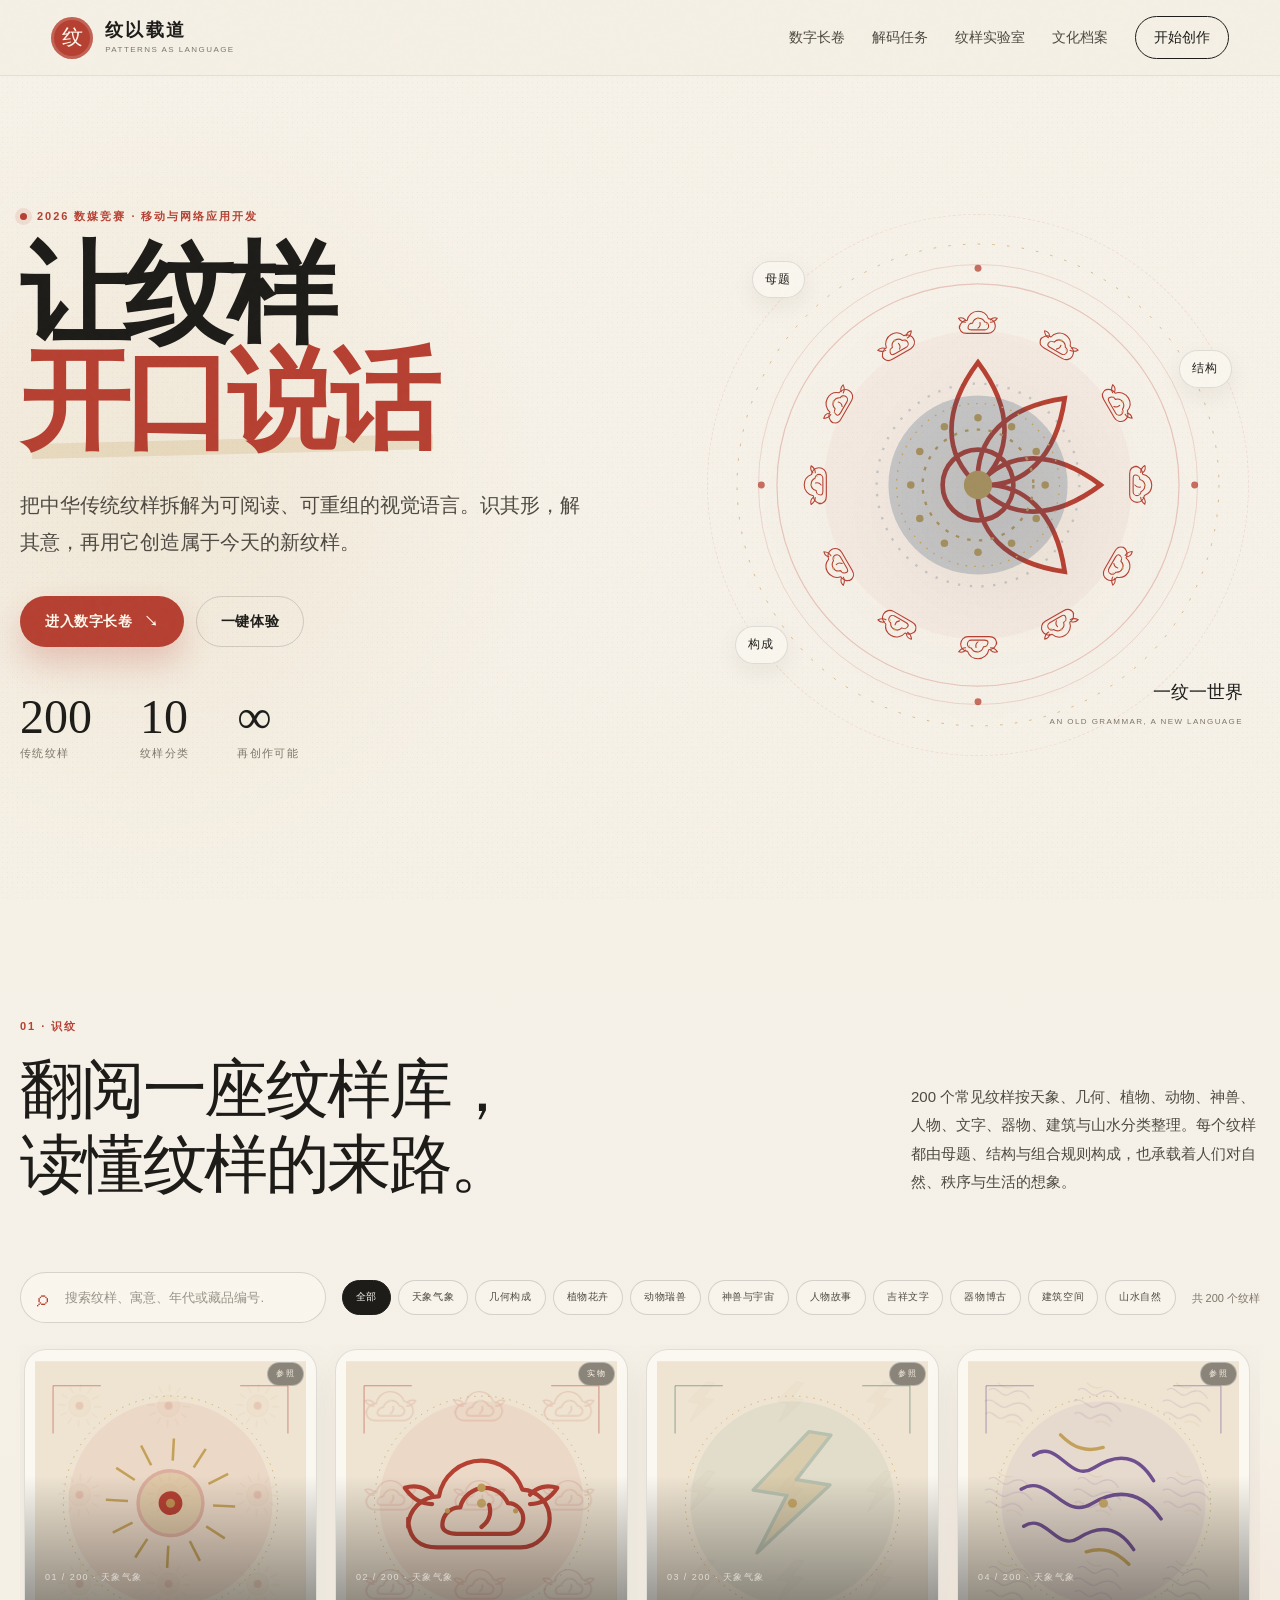
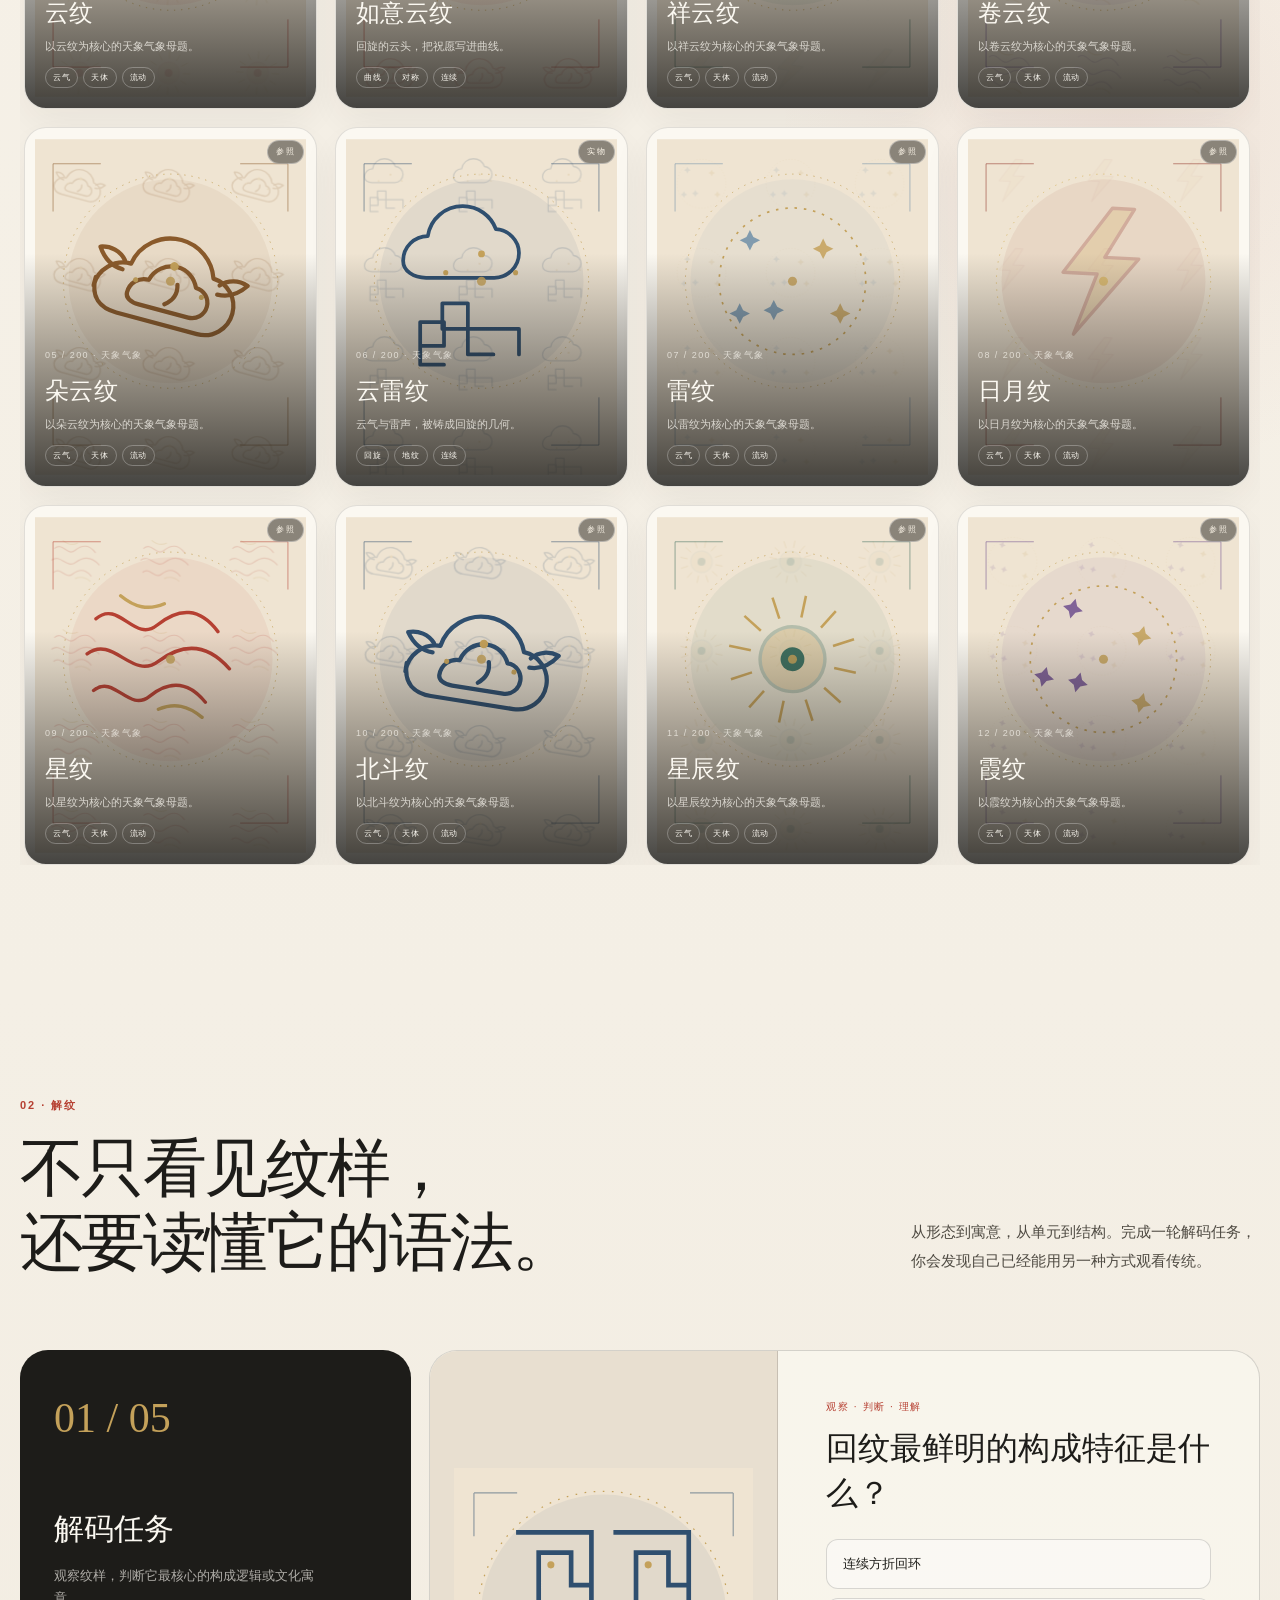
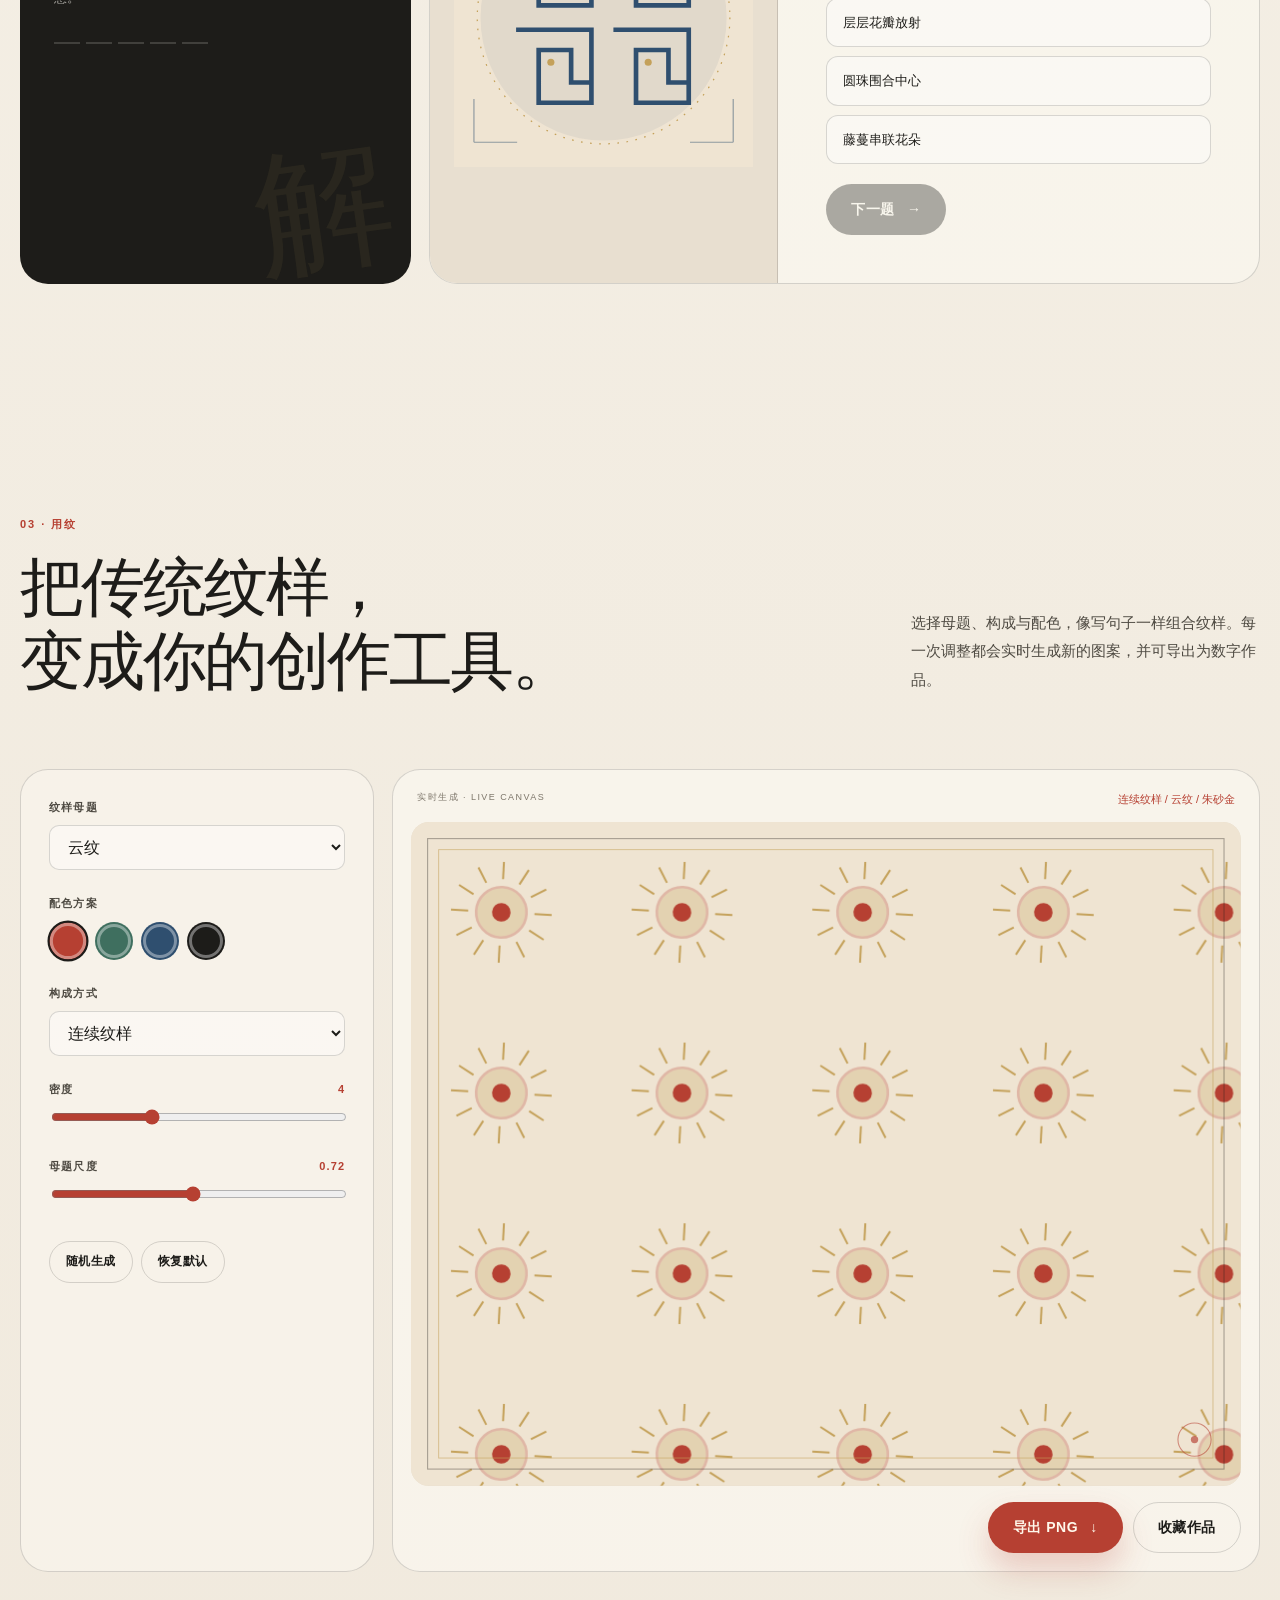
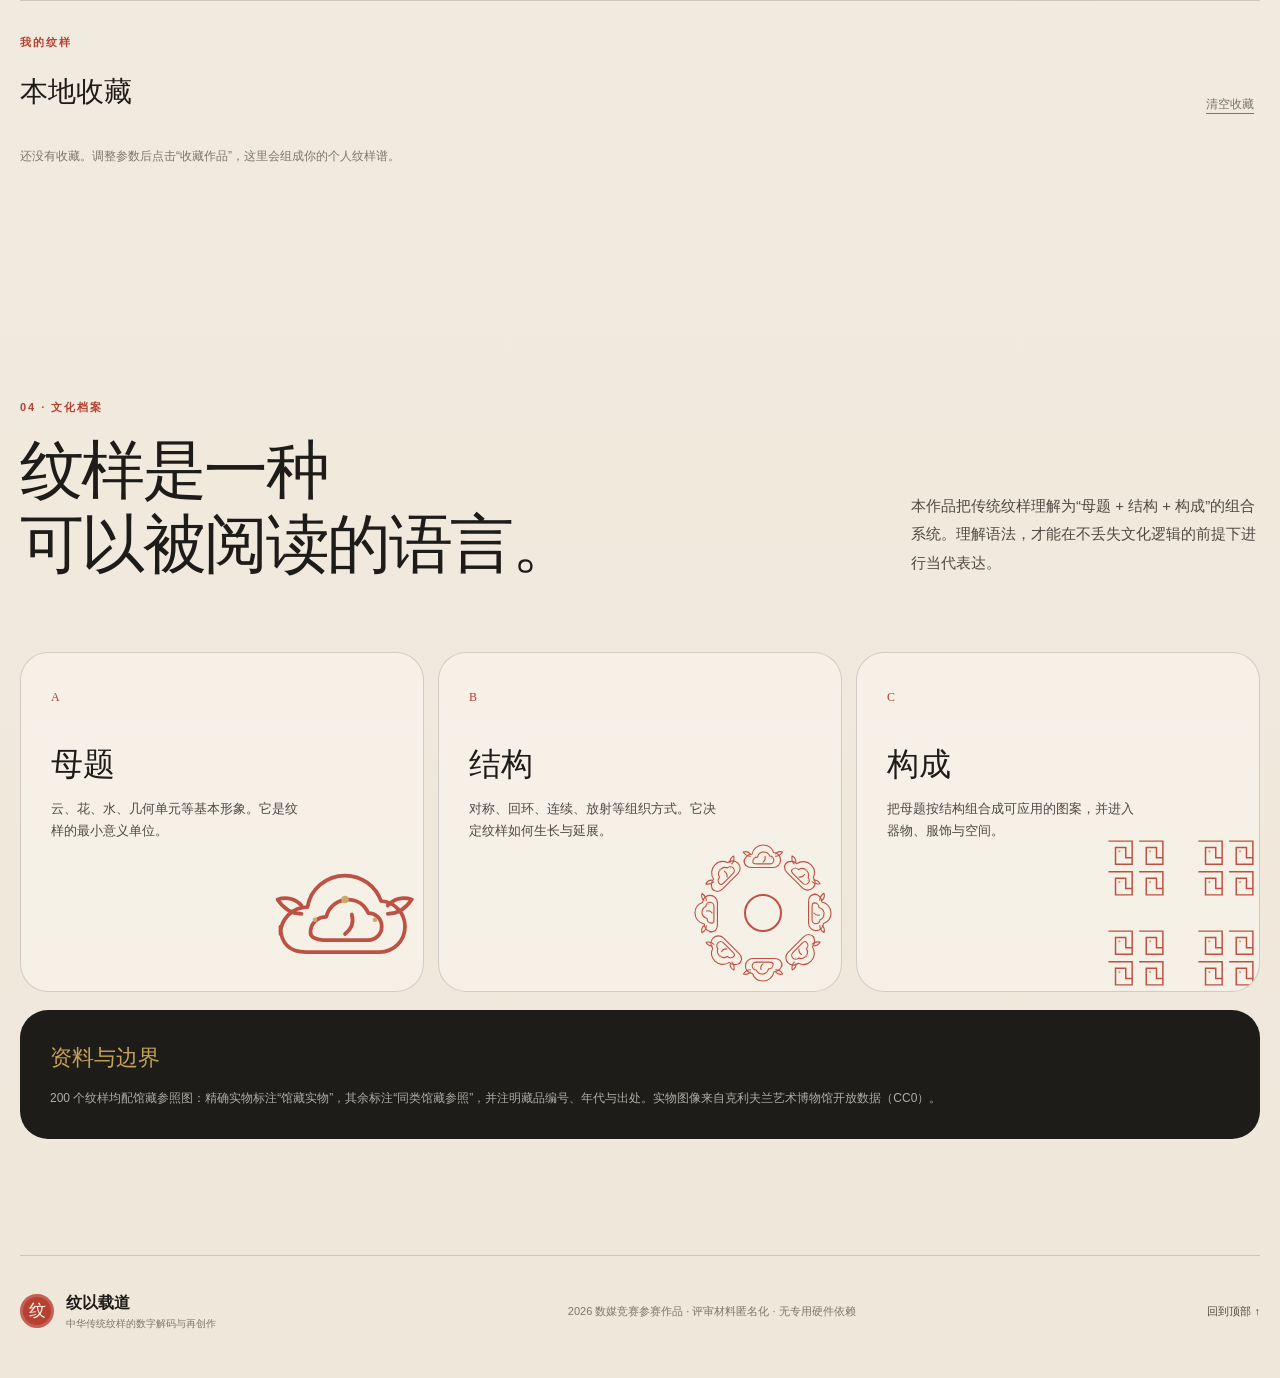
==== index.html @ a4a04836 "Deploy wenyizaidao 200-pattern library" ====
<!doctype html>
<html lang="zh-CN">
<head>
  <meta charset="utf-8">
  <meta name="viewport" content="width=device-width, initial-scale=1">
  <meta name="theme-color" content="#f4efe5">
  <meta name="description" content="纹以载道：中华传统纹样的数字解码与再创作。识纹、解纹、用纹的交互式 Web 应用。">
  <title>纹以载道 · 中华传统纹样的数字解码</title>
  <link rel="icon" href="assets/favicon.svg" type="image/svg+xml">
  <link rel="stylesheet" href="styles.css">
</head>
<body>
  <div class="paper-grain" aria-hidden="true"></div>

  <header class="site-header" id="top">
    <a class="brand" href="#home" aria-label="返回首页">
      <span class="brand-mark" aria-hidden="true">纹</span>
      <span class="brand-copy">
        <strong>纹以载道</strong>
        <small>PATTERNS AS LANGUAGE</small>
      </span>
    </a>

    <button class="menu-toggle" id="menuToggle" aria-expanded="false" aria-controls="siteNav">
      <span></span><span></span><span></span>
      <span class="sr-only">打开导航</span>
    </button>

    <nav class="site-nav" id="siteNav" aria-label="主导航">
      <a href="#scroll">数字长卷</a>
      <a href="#decode">解码任务</a>
      <a href="#lab">纹样实验室</a>
      <a href="#archive">文化档案</a>
      <a class="nav-cta" href="#lab">开始创作</a>
    </nav>
  </header>

  <main>
    <section class="hero section" id="home">
      <div class="hero-copy reveal">
        <div class="eyebrow"><span class="eyebrow-dot"></span> 2026 数媒竞赛 · 移动与网络应用开发</div>
        <h1>让纹样<br><em>开口说话</em></h1>
        <p class="hero-lead">把中华传统纹样拆解为可阅读、可重组的视觉语言。识其形，解其意，再用它创造属于今天的新纹样。</p>
        <div class="hero-actions">
          <a class="button button-primary" href="#scroll">进入数字长卷 <span aria-hidden="true">↘</span></a>
          <button class="button button-ghost" id="tourBtn" type="button">一键体验</button>
        </div>
        <dl class="hero-stats">
          <div><dt>200</dt><dd>传统纹样</dd></div>
          <div><dt>10</dt><dd>纹样分类</dd></div>
          <div><dt>∞</dt><dd>再创作可能</dd></div>
        </dl>
      </div>

      <div class="hero-visual reveal" aria-hidden="true">
        <div class="halo halo-one"></div>
        <div class="halo halo-two"></div>
        <div class="hero-art" id="heroArt"></div>
        <div class="floating-note note-one">母题</div>
        <div class="floating-note note-two">结构</div>
        <div class="floating-note note-three">构成</div>
        <div class="hero-caption">一纹一世界<br><span>AN OLD GRAMMAR, A NEW LANGUAGE</span></div>
      </div>
    </section>

    <section class="section scroll-section" id="scroll">
      <div class="section-heading reveal">
        <div>
          <div class="eyebrow">01 · 识纹</div>
          <h2>翻阅一座纹样库，<br>读懂纹样的来路。</h2>
        </div>
        <p>200 个常见纹样按天象、几何、植物、动物、神兽、人物、文字、器物、建筑与山水分类整理。每个纹样都由母题、结构与组合规则构成，也承载着人们对自然、秩序与生活的想象。</p>
      </div>

      <div class="pattern-toolbar reveal">
        <label class="search-box" for="patternSearch">
          <span class="search-icon" aria-hidden="true">⌕</span>
          <input id="patternSearch" type="search" placeholder="搜索纹样、寓意、年代或藏品编号…" autocomplete="off">
          <button class="search-clear" id="clearSearch" type="button" aria-label="清空搜索" hidden>×</button>
        </label>
        <div class="filter-chips" id="categoryFilters" role="group" aria-label="按纹样类型筛选"></div>
        <span class="search-result" id="searchResult">共 200 个纹样</span>
      </div>

      <div class="carousel-top reveal">
        <div class="carousel-hint"><span class="line"></span>左右滑动，展开长卷</div>
        <div class="carousel-controls">
          <button class="circle-button" id="prevPattern" type="button" aria-label="上一组纹样">←</button>
          <button class="circle-button" id="nextPattern" type="button" aria-label="下一组纹样">→</button>
        </div>
      </div>

      <div class="pattern-track reveal" id="patternTrack" tabindex="0" aria-label="纹样库"></div>
      <div class="pattern-empty" id="patternEmpty" hidden>
        <strong>没有找到匹配的纹样</strong>
        <span>试试搜索“云”“龙”“花卉”“吉祥”或藏品编号。</span>
      </div>
      <div class="scroll-progress" aria-hidden="true"><span id="scrollProgress"></span></div>
    </section>

    <section class="section decode-section" id="decode">
      <div class="section-heading reveal">
        <div>
          <div class="eyebrow">02 · 解纹</div>
          <h2>不只看见纹样，<br>还要读懂它的语法。</h2>
        </div>
        <p>从形态到寓意，从单元到结构。完成一轮解码任务，你会发现自己已经能用另一种方式观看传统。</p>
      </div>

      <div class="decode-shell reveal">
        <div class="decode-aside">
          <div class="decode-index" id="quizStep">01 / 05</div>
          <h3>解码任务</h3>
          <p>观察纹样，判断它最核心的构成逻辑或文化寓意。</p>
          <div class="quiz-progress" id="quizProgress" aria-hidden="true"></div>
          <div class="decode-seal" aria-hidden="true">解</div>
        </div>

        <div class="decode-card">
          <div class="quiz-pattern" id="quizPattern" aria-hidden="true"></div>
          <div class="quiz-body">
            <p class="quiz-kicker">观察 · 判断 · 理解</p>
            <h3 id="quizPrompt">正在载入题目…</h3>
            <div class="quiz-options" id="quizOptions" role="group" aria-labelledby="quizPrompt"></div>
            <div class="quiz-feedback" id="quizFeedback" hidden></div>
            <button class="button button-dark" id="quizNext" type="button" disabled>下一题 <span aria-hidden="true">→</span></button>
          </div>
        </div>
      </div>
    </section>

    <section class="section lab-section" id="lab">
      <div class="section-heading reveal">
        <div>
          <div class="eyebrow">03 · 用纹</div>
          <h2>把传统纹样，<br>变成你的创作工具。</h2>
        </div>
        <p>选择母题、构成与配色，像写句子一样组合纹样。每一次调整都会实时生成新的图案，并可导出为数字作品。</p>
      </div>

      <div class="lab-layout reveal">
        <aside class="lab-controls" aria-label="纹样实验室控制面板">
          <div class="control-block">
            <label for="motifSelect">纹样母题</label>
            <select id="motifSelect"></select>
          </div>

          <div class="control-block">
            <span class="control-label">配色方案</span>
            <div class="palette-list" id="paletteList" role="group" aria-label="选择配色"></div>
          </div>

          <div class="control-block">
            <label for="transformSelect">构成方式</label>
            <select id="transformSelect">
              <option value="continuous">连续纹样</option>
              <option value="radial">中心放射</option>
              <option value="mirror">镜像对称</option>
              <option value="scatter">自由散点</option>
            </select>
          </div>

          <div class="control-block">
            <label for="densityRange">密度 <output id="densityValue">4</output></label>
            <input id="densityRange" type="range" min="2" max="8" value="4" step="1">
          </div>

          <div class="control-block">
            <label for="scaleRange">母题尺度 <output id="scaleValue">0.72</output></label>
            <input id="scaleRange" type="range" min="0.42" max="1.05" value="0.72" step="0.01">
          </div>

          <div class="control-actions">
            <button class="button button-small button-ghost-dark" id="randomizeBtn" type="button">随机生成</button>
            <button class="button button-small button-ghost-dark" id="resetBtn" type="button">恢复默认</button>
          </div>
        </aside>

        <div class="lab-stage">
          <div class="stage-top">
            <span class="stage-label">实时生成 · LIVE CANVAS</span>
            <span class="stage-status" id="stageStatus">连续纹样 / 云纹</span>
          </div>
          <div class="lab-preview" id="labPreview" aria-live="polite"></div>
          <div class="lab-actions">
            <button class="button button-primary" id="downloadBtn" type="button">导出 PNG <span aria-hidden="true">↓</span></button>
            <button class="button button-ghost-dark" id="saveBtn" type="button">收藏作品</button>
          </div>
        </div>
      </div>

      <div class="gallery-wrap reveal">
        <div class="gallery-head">
          <div>
            <div class="eyebrow">我的纹样</div>
            <h3>本地收藏</h3>
          </div>
          <button class="text-button" id="clearGalleryBtn" type="button">清空收藏</button>
        </div>
        <div class="gallery" id="gallery" aria-live="polite"></div>
        <p class="gallery-empty" id="galleryEmpty">还没有收藏。调整参数后点击“收藏作品”，这里会组成你的个人纹样谱。</p>
      </div>
    </section>

    <section class="section archive-section" id="archive">
      <div class="section-heading reveal">
        <div>
          <div class="eyebrow">04 · 文化档案</div>
          <h2>纹样是一种<br>可以被阅读的语言。</h2>
        </div>
        <p>本作品把传统纹样理解为“母题 + 结构 + 构成”的组合系统。理解语法，才能在不丢失文化逻辑的前提下进行当代表达。</p>
      </div>

      <div class="grammar-grid reveal">
        <article class="grammar-card">
          <span class="grammar-num">A</span>
          <h3>母题</h3>
          <p>云、花、水、几何单元等基本形象。它是纹样的最小意义单位。</p>
          <div class="mini-diagram" id="diagramMotif" aria-hidden="true"></div>
        </article>
        <article class="grammar-card">
          <span class="grammar-num">B</span>
          <h3>结构</h3>
          <p>对称、回环、连续、放射等组织方式。它决定纹样如何生长与延展。</p>
          <div class="mini-diagram" id="diagramStructure" aria-hidden="true"></div>
        </article>
        <article class="grammar-card">
          <span class="grammar-num">C</span>
          <h3>构成</h3>
          <p>把母题按结构组合成可应用的图案，并进入器物、服饰与空间。</p>
          <div class="mini-diagram" id="diagramComposition" aria-hidden="true"></div>
        </article>
      </div>

      <div class="archive-note single reveal">
        <div>
          <h3>资料与边界</h3>
          <p>200 个纹样均配馆藏参照图：精确实物标注“馆藏实物”，其余标注“同类馆藏参照”，并注明藏品编号、年代与出处。实物图像来自克利夫兰艺术博物馆开放数据（CC0）。</p>
        </div>
      </div>
    </section>
  </main>

  <footer class="site-footer">
    <div class="footer-brand">
      <span class="brand-mark small" aria-hidden="true">纹</span>
      <div><strong>纹以载道</strong><span>中华传统纹样的数字解码与再创作</span></div>
    </div>
    <p>2026 数媒竞赛参赛作品 · 评审材料匿名化 · 无专用硬件依赖</p>
    <a href="#home">回到顶部 ↑</a>
  </footer>

  <dialog class="pattern-dialog" id="patternDialog">
    <div class="dialog-shell">
      <button class="dialog-close" id="dialogClose" type="button" aria-label="关闭">×</button>
      <div class="dialog-art" id="dialogArt" aria-hidden="true"></div>
      <div class="dialog-copy">
        <div class="eyebrow" id="dialogCategory">纹样档案</div>
        <h2 id="dialogTitle"></h2>
        <p class="dialog-meaning" id="dialogMeaning"></p>
        <div class="dialog-meta" id="dialogMeta"></div>
        <p id="dialogDescription"></p>
        <div class="dialog-structure">
          <h3>纹样语法</h3>
          <p id="dialogStructure"></p>
        </div>
        <div class="dialog-artifact" id="dialogArtifact">
          <div class="dialog-artifact-image">
            <img id="dialogArtifactImage" alt="馆藏实物照片" loading="lazy" decoding="async">
          </div>
          <div class="dialog-artifact-copy">
            <span class="artifact-kicker">馆藏实物对照</span>
            <strong id="dialogArtifactTitle"></strong>
            <span id="dialogArtifactDetails"></span>
            <a id="dialogArtifactLink" href="#" target="_blank" rel="noopener">查看馆藏记录 ↗</a>
          </div>
        </div>
        <button class="button button-primary" id="dialogUse" type="button">在实验室中使用 <span aria-hidden="true">→</span></button>
      </div>
    </div>
  </dialog>

  <div class="toast" id="toast" role="status" aria-live="polite"></div>

  <script src="data.js"></script>
  <script src="app.js"></script>
</body>
</html>
---- styles.css ----
:root {
  --paper: #f4efe5;
  --paper-deep: #e9e0d0;
  --paper-light: #fbf8f1;
  --ink: #1d1c19;
  --ink-soft: #4e4a42;
  --muted: #7d766a;
  --line: rgba(29, 28, 25, 0.16);
  --cinnabar: #b64032;
  --cinnabar-dark: #8f2e24;
  --gold: #c4a15a;
  --jade: #3f6f5f;
  --shadow: 0 24px 70px rgba(55, 42, 25, 0.12);
  --radius-lg: 28px;
  --radius-md: 18px;
  --serif: "Noto Serif SC", "Songti SC", "STSong", "SimSun", serif;
  --sans: "Noto Sans SC", "Microsoft YaHei", "PingFang SC", sans-serif;
}

* { box-sizing: border-box; }

html {
  scroll-behavior: smooth;
  scroll-padding-top: 90px;
}

body {
  margin: 0;
  color: var(--ink);
  background:
    radial-gradient(circle at 12% 8%, rgba(196, 161, 90, 0.13), transparent 25rem),
    radial-gradient(circle at 88% 28%, rgba(182, 64, 50, 0.07), transparent 22rem),
    linear-gradient(180deg, #f7f2e9 0%, var(--paper) 42%, #efe7da 100%);
  font-family: var(--sans);
  line-height: 1.65;
  overflow-x: hidden;
}

body::before {
  content: "";
  position: fixed;
  inset: 0;
  pointer-events: none;
  opacity: 0.18;
  z-index: -1;
  background-image:
    radial-gradient(rgba(29, 28, 25, 0.22) 0.55px, transparent 0.55px);
  background-size: 5px 5px;
  mix-blend-mode: multiply;
}

a { color: inherit; text-decoration: none; }
button, input, select { font: inherit; }
button { color: inherit; }
img, svg { display: block; max-width: 100%; }

.sr-only {
  position: absolute;
  width: 1px;
  height: 1px;
  padding: 0;
  margin: -1px;
  overflow: hidden;
  clip: rect(0, 0, 0, 0);
  white-space: nowrap;
  border: 0;
}

.paper-grain {
  position: fixed;
  inset: 0;
  pointer-events: none;
  z-index: 100;
  opacity: 0.035;
  background-image: url("data:image/svg+xml,%3Csvg viewBox='0 0 160 160' xmlns='http://www.w3.org/2000/svg'%3E%3Cfilter id='n'%3E%3CfeTurbulence type='fractalNoise' baseFrequency='.85' numOctaves='4' stitchTiles='stitch'/%3E%3C/filter%3E%3Crect width='100%25' height='100%25' filter='url(%23n)' opacity='.55'/%3E%3C/svg%3E");
}

.site-header {
  position: sticky;
  top: 0;
  z-index: 50;
  display: flex;
  align-items: center;
  justify-content: space-between;
  gap: 24px;
  padding: 16px clamp(20px, 4vw, 64px);
  background: rgba(244, 239, 229, 0.82);
  backdrop-filter: blur(18px);
  border-bottom: 1px solid rgba(29, 28, 25, 0.08);
}

.brand {
  display: inline-flex;
  align-items: center;
  gap: 12px;
  flex-shrink: 0;
}

.brand-mark {
  width: 42px;
  height: 42px;
  display: grid;
  place-items: center;
  border-radius: 50%;
  background: var(--cinnabar);
  color: #fff8eb;
  font-family: var(--serif);
  font-size: 21px;
  box-shadow: inset 0 0 0 3px rgba(255, 248, 235, 0.18);
}

.brand-mark.small { width: 34px; height: 34px; font-size: 17px; }
.brand-copy { display: grid; line-height: 1.05; }
.brand-copy strong { font-family: var(--serif); font-size: 18px; letter-spacing: 0.12em; }
.brand-copy small { margin-top: 6px; font-size: 8px; letter-spacing: 0.18em; color: var(--muted); }

.site-nav {
  display: flex;
  align-items: center;
  gap: clamp(16px, 2.1vw, 34px);
  font-size: 14px;
}

.site-nav a { position: relative; color: var(--ink-soft); }
.site-nav a::after {
  content: "";
  position: absolute;
  left: 0;
  right: 100%;
  bottom: -7px;
  height: 1px;
  background: var(--cinnabar);
  transition: right 220ms ease;
}
.site-nav a:hover::after { right: 0; }
.site-nav .nav-cta {
  padding: 9px 18px;
  border: 1px solid var(--ink);
  border-radius: 999px;
  color: var(--ink);
  transition: background 180ms ease, color 180ms ease;
}
.site-nav .nav-cta::after { display: none; }
.site-nav .nav-cta:hover { background: var(--ink); color: var(--paper-light); }

.menu-toggle {
  display: none;
  width: 42px;
  height: 42px;
  border: 1px solid var(--line);
  border-radius: 50%;
  background: transparent;
  padding: 10px;
}
.menu-toggle span:not(.sr-only) {
  display: block;
  height: 1px;
  margin: 5px 0;
  background: var(--ink);
}

.section {
  width: min(1240px, calc(100% - 40px));
  margin: 0 auto;
  padding: clamp(72px, 9vw, 128px) 0;
}

.eyebrow {
  display: flex;
  align-items: center;
  gap: 10px;
  margin-bottom: 18px;
  font-size: 11px;
  font-weight: 700;
  letter-spacing: 0.18em;
  text-transform: uppercase;
  color: var(--cinnabar);
}
.eyebrow-dot {
  width: 7px;
  height: 7px;
  border-radius: 50%;
  background: var(--cinnabar);
  box-shadow: 0 0 0 5px rgba(182, 64, 50, 0.1);
}

.hero {
  min-height: calc(100vh - 74px);
  display: grid;
  grid-template-columns: minmax(0, 1.04fr) minmax(360px, 0.96fr);
  align-items: center;
  gap: clamp(28px, 5vw, 84px);
  padding-top: clamp(56px, 8vh, 100px);
  padding-bottom: clamp(60px, 9vh, 110px);
}

.hero h1 {
  margin: 0;
  font-family: var(--serif);
  font-weight: 600;
  font-size: clamp(64px, 8.6vw, 132px);
  line-height: 0.96;
  letter-spacing: -0.06em;
}
.hero h1 em {
  color: var(--cinnabar);
  font-style: normal;
  position: relative;
}
.hero h1 em::after {
  content: "";
  position: absolute;
  left: 3%;
  right: 0;
  bottom: 7%;
  height: 12%;
  background: rgba(196, 161, 90, 0.22);
  z-index: -1;
  transform: rotate(-1.4deg);
}

.hero-lead {
  max-width: 560px;
  margin: 32px 0 0;
  font-size: clamp(16px, 1.55vw, 20px);
  line-height: 1.9;
  color: var(--ink-soft);
}

.hero-actions {
  display: flex;
  flex-wrap: wrap;
  gap: 12px;
  margin-top: 34px;
}

.button {
  display: inline-flex;
  align-items: center;
  justify-content: center;
  gap: 12px;
  min-height: 50px;
  padding: 13px 24px;
  border: 1px solid transparent;
  border-radius: 999px;
  cursor: pointer;
  font-weight: 700;
  font-size: 14px;
  letter-spacing: 0.04em;
  transition: transform 180ms ease, box-shadow 180ms ease, background 180ms ease, color 180ms ease;
}
.button:hover { transform: translateY(-2px); }
.button-primary {
  background: var(--cinnabar);
  color: #fff8eb;
  box-shadow: 0 16px 32px rgba(182, 64, 50, 0.24);
}
.button-primary:hover { background: var(--cinnabar-dark); box-shadow: 0 18px 38px rgba(182, 64, 50, 0.3); }
.button-ghost {
  background: transparent;
  border-color: var(--line);
  color: var(--ink);
}
.button-ghost:hover { background: rgba(255, 255, 255, 0.5); }
.button-dark { background: var(--ink); color: var(--paper-light); }
.button-dark:disabled { opacity: 0.35; cursor: not-allowed; transform: none; }
.button-ghost-dark { background: transparent; border-color: var(--line); }
.button-small { min-height: 42px; padding: 10px 16px; font-size: 12px; }

.hero-stats {
  display: flex;
  gap: clamp(20px, 4vw, 48px);
  margin: 46px 0 0;
}
.hero-stats div { display: grid; gap: 3px; }
.hero-stats dt {
  font-family: var(--serif);
  font-size: clamp(30px, 3.8vw, 48px);
  line-height: 1;
}
.hero-stats dd { margin: 0; font-size: 11px; letter-spacing: 0.12em; color: var(--muted); }

.hero-visual {
  position: relative;
  min-height: 560px;
  display: grid;
  place-items: center;
}
.hero-art {
  position: relative;
  width: min(100%, 520px);
  aspect-ratio: 1;
  display: grid;
  place-items: center;
  animation: slow-turn 80s linear infinite;
  filter: drop-shadow(0 22px 34px rgba(66, 43, 25, 0.12));
}
.hero-art svg { width: 100%; height: 100%; overflow: visible; }
.halo {
  position: absolute;
  border: 1px solid rgba(182, 64, 50, 0.16);
  border-radius: 50%;
}
.halo-one { width: 78%; aspect-ratio: 1; }
.halo-two { width: 96%; aspect-ratio: 1; border-style: dashed; opacity: 0.65; animation: slow-turn 70s linear infinite reverse; }
.floating-note {
  position: absolute;
  z-index: 2;
  padding: 8px 12px;
  border: 1px solid rgba(29, 28, 25, 0.12);
  border-radius: 999px;
  background: rgba(251, 248, 241, 0.7);
  backdrop-filter: blur(8px);
  font-family: var(--serif);
  font-size: 12px;
  letter-spacing: 0.12em;
  box-shadow: 0 8px 24px rgba(40, 32, 24, 0.06);
}
.note-one { top: 10%; left: 10%; }
.note-two { top: 26%; right: 5%; }
.note-three { bottom: 18%; left: 7%; }
.hero-caption {
  position: absolute;
  right: 3%;
  bottom: 6%;
  font-family: var(--serif);
  font-size: 18px;
  line-height: 1.45;
  text-align: right;
}
.hero-caption span { font-family: var(--sans); font-size: 8px; letter-spacing: 0.18em; color: var(--muted); }

.section-heading {
  display: grid;
  grid-template-columns: minmax(0, 1.4fr) minmax(240px, 0.6fr);
  align-items: end;
  gap: clamp(28px, 6vw, 90px);
  margin-bottom: clamp(40px, 6vw, 70px);
}
.section-heading h2 {
  margin: 0;
  font-family: var(--serif);
  font-size: clamp(36px, 5vw, 68px);
  font-weight: 500;
  line-height: 1.16;
  letter-spacing: -0.04em;
}
.section-heading > p {
  margin: 0 0 5px;
  max-width: 440px;
  font-size: 15px;
  line-height: 1.9;
  color: var(--ink-soft);
}

.carousel-top {
  display: flex;
  align-items: center;
  justify-content: space-between;
  gap: 20px;
  margin-bottom: 16px;
}
.carousel-hint {
  display: flex;
  align-items: center;
  gap: 12px;
  font-size: 11px;
  letter-spacing: 0.12em;
  color: var(--muted);
}
.carousel-hint .line { width: 42px; height: 1px; background: var(--line); }
.carousel-controls { display: flex; gap: 8px; }
.circle-button {
  width: 44px;
  height: 44px;
  border: 1px solid var(--line);
  border-radius: 50%;
  background: rgba(251, 248, 241, 0.45);
  cursor: pointer;
  transition: background 180ms ease, color 180ms ease;
}
.circle-button:hover { background: var(--ink); color: var(--paper-light); }

.pattern-track {
  display: grid;
  grid-auto-flow: column;
  grid-auto-columns: minmax(286px, 31%);
  gap: 18px;
  overflow-x: auto;
  overscroll-behavior-inline: contain;
  scroll-snap-type: inline mandatory;
  padding: 4px 4px 18px;
  scrollbar-width: none;
}
.pattern-track::-webkit-scrollbar { display: none; }
.pattern-card {
  position: relative;
  min-height: 470px;
  display: flex;
  flex-direction: column;
  justify-content: flex-end;
  overflow: hidden;
  scroll-snap-align: start;
  border: 1px solid rgba(29, 28, 25, 0.12);
  border-radius: var(--radius-lg);
  background: var(--paper-light);
  cursor: pointer;
  box-shadow: 0 14px 40px rgba(55, 42, 25, 0.06);
  transition: transform 220ms ease, box-shadow 220ms ease, border-color 220ms ease;
}
.pattern-card:hover { transform: translateY(-6px); box-shadow: var(--shadow); border-color: rgba(182, 64, 50, 0.3); }
.pattern-card-art {
  position: absolute;
  inset: 0;
  display: grid;
  place-items: center;
  padding: 18px;
}
.pattern-card-art::after {
  content: "";
  position: absolute;
  inset: 0;
  background: linear-gradient(180deg, transparent 35%, rgba(29, 28, 25, 0.82) 100%);
}
.pattern-card-art svg { width: 100%; height: 100%; }
.pattern-card-copy {
  position: relative;
  z-index: 2;
  padding: 26px;
  color: var(--paper-light);
}
.pattern-card-copy .card-index {
  font-size: 10px;
  letter-spacing: 0.16em;
  opacity: 0.7;
}
.pattern-card-copy h3 {
  margin: 7px 0 5px;
  font-family: var(--serif);
  font-size: 30px;
  font-weight: 500;
  letter-spacing: 0.02em;
}
.pattern-card-copy p { margin: 0; font-size: 12px; opacity: 0.76; }
.pattern-card-tags { display: flex; flex-wrap: wrap; gap: 7px; margin-top: 16px; }
.pattern-card-tags span {
  padding: 4px 9px;
  border: 1px solid rgba(255, 255, 255, 0.28);
  border-radius: 999px;
  font-size: 9px;
  letter-spacing: 0.08em;
}
.scroll-progress {
  height: 2px;
  margin-top: 26px;
  background: rgba(29, 28, 25, 0.08);
  overflow: hidden;
}
.scroll-progress span { display: block; width: 0; height: 100%; background: var(--cinnabar); transition: width 120ms linear; }

.decode-shell {
  display: grid;
  grid-template-columns: minmax(220px, 0.32fr) minmax(0, 0.68fr);
  gap: 18px;
  align-items: stretch;
}
.decode-aside {
  position: relative;
  overflow: hidden;
  padding: 34px;
  border-radius: var(--radius-lg);
  background: var(--ink);
  color: var(--paper-light);
}
.decode-index { font-family: var(--serif); font-size: 42px; color: var(--gold); }
.decode-aside h3 { margin: 50px 0 12px; font-family: var(--serif); font-size: 30px; font-weight: 500; }
.decode-aside p { margin: 0; max-width: 260px; font-size: 13px; color: rgba(251, 248, 241, 0.66); }
.decode-seal {
  position: absolute;
  right: 18px;
  bottom: 5px;
  font-family: var(--serif);
  font-size: 138px;
  line-height: 1;
  color: rgba(196, 161, 90, 0.08);
  transform: rotate(-8deg);
}
.quiz-progress { display: flex; gap: 6px; margin-top: 34px; }
.quiz-progress span { width: 26px; height: 2px; background: rgba(251, 248, 241, 0.16); }
.quiz-progress span.done { background: var(--gold); }
.decode-card {
  display: grid;
  grid-template-columns: minmax(240px, 0.42fr) minmax(0, 0.58fr);
  gap: 0;
  overflow: hidden;
  min-height: 460px;
  border: 1px solid var(--line);
  border-radius: var(--radius-lg);
  background: rgba(251, 248, 241, 0.62);
}
.quiz-pattern {
  display: grid;
  place-items: center;
  padding: 24px;
  background: #e8dfd0;
  border-right: 1px solid var(--line);
}
.quiz-pattern svg { width: 100%; height: auto; max-height: 380px; }
.quiz-body { display: flex; flex-direction: column; justify-content: center; padding: clamp(26px, 4vw, 48px); }
.quiz-kicker { margin: 0 0 10px; font-size: 10px; letter-spacing: 0.16em; color: var(--cinnabar); }
.quiz-body h3 { margin: 0 0 24px; font-family: var(--serif); font-size: clamp(23px, 2.5vw, 32px); font-weight: 500; line-height: 1.4; }
.quiz-options { display: grid; gap: 9px; }
.quiz-option {
  width: 100%;
  padding: 13px 16px;
  border: 1px solid var(--line);
  border-radius: 12px;
  background: rgba(255, 255, 255, 0.38);
  text-align: left;
  cursor: pointer;
  font-size: 13px;
  transition: background 160ms ease, border-color 160ms ease, transform 160ms ease;
}
.quiz-option:hover:not(:disabled) { transform: translateX(3px); border-color: rgba(182, 64, 50, 0.45); }
.quiz-option.correct { background: rgba(63, 111, 95, 0.13); border-color: var(--jade); }
.quiz-option.wrong { background: rgba(182, 64, 50, 0.11); border-color: var(--cinnabar); }
.quiz-option:disabled { cursor: default; }
.quiz-feedback { margin-top: 16px; padding: 14px 16px; border-left: 3px solid var(--gold); background: rgba(196, 161, 90, 0.1); font-size: 13px; }
.quiz-feedback strong { display: block; margin-bottom: 4px; }
.quiz-body .button { align-self: flex-start; margin-top: 20px; }

.lab-layout {
  display: grid;
  grid-template-columns: minmax(260px, 0.29fr) minmax(0, 0.71fr);
  gap: 18px;
}
.lab-controls {
  padding: 28px;
  border: 1px solid var(--line);
  border-radius: var(--radius-lg);
  background: rgba(251, 248, 241, 0.55);
}
.control-block { margin-bottom: 24px; }
.control-block label, .control-label {
  display: flex;
  align-items: center;
  justify-content: space-between;
  gap: 12px;
  margin-bottom: 9px;
  font-size: 11px;
  font-weight: 700;
  letter-spacing: 0.11em;
  color: var(--ink-soft);
}
.control-block output { color: var(--cinnabar); font-variant-numeric: tabular-nums; }
select, input[type="range"] { width: 100%; }
select {
  padding: 12px 14px;
  border: 1px solid var(--line);
  border-radius: 10px;
  background: rgba(255, 255, 255, 0.4);
  color: var(--ink);
}
input[type="range"] { accent-color: var(--cinnabar); }
.palette-list { display: flex; gap: 8px; flex-wrap: wrap; }
.palette-button {
  width: 38px;
  height: 38px;
  border: 2px solid transparent;
  border-radius: 50%;
  background: var(--swatch);
  cursor: pointer;
  box-shadow: inset 0 0 0 3px rgba(255, 255, 255, 0.38);
  transition: transform 160ms ease, border-color 160ms ease;
}
.palette-button:hover { transform: scale(1.08); }
.palette-button.active { border-color: var(--ink); transform: scale(1.08); }
.control-actions { display: flex; flex-wrap: wrap; gap: 8px; margin-top: 30px; }

.lab-stage {
  display: flex;
  flex-direction: column;
  min-width: 0;
  padding: 18px;
  border: 1px solid var(--line);
  border-radius: var(--radius-lg);
  background: rgba(251, 248, 241, 0.68);
}
.stage-top { display: flex; justify-content: space-between; gap: 14px; padding: 2px 6px 14px; }
.stage-label { font-size: 9px; letter-spacing: 0.16em; color: var(--muted); }
.stage-status { font-size: 11px; color: var(--cinnabar); }
.lab-preview {
  display: grid;
  place-items: center;
  min-height: 420px;
  aspect-ratio: 1.25 / 1;
  overflow: hidden;
  border-radius: 18px;
  background: #e8dfd0;
  transition: background 220ms ease;
}
.lab-preview svg { width: 100%; height: 100%; }
.lab-actions { display: flex; flex-wrap: wrap; gap: 10px; justify-content: flex-end; padding-top: 16px; }

.gallery-wrap { margin-top: 28px; padding-top: 32px; border-top: 1px solid var(--line); }
.gallery-head { display: flex; align-items: end; justify-content: space-between; gap: 20px; margin-bottom: 18px; }
.gallery-head h3 { margin: 0; font-family: var(--serif); font-size: 28px; font-weight: 500; }
.text-button { border: 0; background: transparent; color: var(--muted); cursor: pointer; font-size: 12px; text-decoration: underline; text-underline-offset: 5px; }
.gallery { display: grid; grid-template-columns: repeat(6, minmax(0, 1fr)); gap: 10px; }
.gallery-item {
  position: relative;
  aspect-ratio: 1;
  overflow: hidden;
  border: 1px solid var(--line);
  border-radius: 14px;
  background: var(--paper-light);
  cursor: pointer;
}
.gallery-item svg { width: 100%; height: 100%; }
.gallery-item button {
  position: absolute;
  top: 6px;
  right: 6px;
  width: 24px;
  height: 24px;
  border: 0;
  border-radius: 50%;
  background: rgba(29, 28, 25, 0.72);
  color: white;
  font-size: 14px;
  cursor: pointer;
  opacity: 0;
  transition: opacity 160ms ease;
}
.gallery-item:hover button { opacity: 1; }
.gallery-empty { margin: 14px 0 0; font-size: 12px; color: var(--muted); }

.grammar-grid { display: grid; grid-template-columns: repeat(3, 1fr); gap: 14px; }
.grammar-card {
  position: relative;
  min-height: 340px;
  padding: 30px;
  overflow: hidden;
  border: 1px solid var(--line);
  border-radius: var(--radius-lg);
  background: rgba(251, 248, 241, 0.5);
}
.grammar-num { font-family: var(--serif); font-size: 12px; color: var(--cinnabar); letter-spacing: 0.12em; }
.grammar-card h3 { margin: 28px 0 8px; font-family: var(--serif); font-size: 32px; font-weight: 500; }
.grammar-card p { margin: 0; max-width: 250px; font-size: 13px; color: var(--ink-soft); }
.mini-diagram { position: absolute; right: -12px; bottom: -12px; width: 180px; height: 180px; opacity: 0.9; }
.mini-diagram svg { width: 100%; height: 100%; }

.archive-note {
  display: grid;
  grid-template-columns: 1fr 1fr;
  gap: 30px;
  margin-top: 18px;
  padding: 30px;
  border-radius: var(--radius-lg);
  background: var(--ink);
  color: var(--paper-light);
}
.archive-note h3 { margin: 0 0 10px; font-family: var(--serif); font-size: 22px; font-weight: 500; color: var(--gold); }
.archive-note p { margin: 0; font-size: 12px; line-height: 1.9; color: rgba(251, 248, 241, 0.66); }

.site-footer {
  width: min(1240px, calc(100% - 40px));
  margin: 0 auto;
  display: flex;
  align-items: center;
  justify-content: space-between;
  gap: 24px;
  padding: 34px 0 46px;
  border-top: 1px solid var(--line);
  font-size: 11px;
  color: var(--muted);
}
.footer-brand { display: flex; align-items: center; gap: 12px; }
.footer-brand div { display: grid; }
.footer-brand strong { font-family: var(--serif); font-size: 16px; color: var(--ink); }
.footer-brand span { font-size: 10px; }
.site-footer a { color: var(--ink-soft); }

.pattern-dialog {
  width: min(900px, calc(100% - 28px));
  max-height: 90vh;
  padding: 0;
  border: 0;
  border-radius: 26px;
  background: var(--paper-light);
  color: var(--ink);
  box-shadow: 0 40px 120px rgba(25, 20, 14, 0.35);
}
.pattern-dialog::backdrop { background: rgba(20, 18, 15, 0.62); backdrop-filter: blur(8px); }
.dialog-shell {
  position: relative;
  display: grid;
  grid-template-columns: 0.46fr 0.54fr;
  min-height: 540px;
}
.dialog-art { display: grid; place-items: center; padding: 24px; background: #e8dfd0; }
.dialog-art svg { width: 100%; height: auto; max-height: 500px; }
.dialog-copy { display: flex; flex-direction: column; justify-content: center; padding: clamp(28px, 5vw, 54px); }
.dialog-copy h2 { margin: 0 0 6px; font-family: var(--serif); font-size: clamp(34px, 4vw, 54px); font-weight: 500; }
.dialog-meaning { margin: 0 0 18px; font-family: var(--serif); font-size: 18px; color: var(--cinnabar); }
.dialog-meta { display: flex; flex-wrap: wrap; gap: 7px; margin-bottom: 18px; }
.dialog-meta span { padding: 4px 9px; border: 1px solid var(--line); border-radius: 999px; font-size: 9px; color: var(--muted); letter-spacing: 0.08em; }
.dialog-copy > p { margin: 0 0 16px; font-size: 13px; line-height: 1.9; color: var(--ink-soft); }
.dialog-structure { margin: 8px 0 22px; padding: 15px 16px; border-left: 2px solid var(--gold); background: rgba(196, 161, 90, 0.09); }
.dialog-structure h3 { margin: 0 0 5px; font-size: 11px; letter-spacing: 0.12em; color: var(--muted); }
.dialog-structure p { margin: 0; font-size: 12px; }
.dialog-close {
  position: absolute;
  top: 12px;
  right: 12px;
  z-index: 3;
  width: 38px;
  height: 38px;
  border: 1px solid rgba(29, 28, 25, 0.16);
  border-radius: 50%;
  background: rgba(251, 248, 241, 0.82);
  cursor: pointer;
  font-size: 22px;
  line-height: 1;
}

.toast {
  position: fixed;
  left: 50%;
  bottom: 26px;
  z-index: 200;
  max-width: calc(100% - 32px);
  padding: 12px 18px;
  border-radius: 999px;
  background: rgba(29, 28, 25, 0.92);
  color: var(--paper-light);
  font-size: 12px;
  box-shadow: 0 16px 40px rgba(20, 18, 15, 0.25);
  opacity: 0;
  transform: translate(-50%, 16px);
  pointer-events: none;
  transition: opacity 220ms ease, transform 220ms ease;
}
.toast.show { opacity: 1; transform: translate(-50%, 0); }

.reveal { opacity: 0; transform: translateY(22px); transition: opacity 700ms ease, transform 700ms ease; }
.reveal.visible { opacity: 1; transform: translateY(0); }

@keyframes slow-turn { to { transform: rotate(360deg); } }

@media (max-width: 1080px) {
  .hero { grid-template-columns: 1fr; min-height: auto; }
  .hero-visual { min-height: 470px; order: -1; }
  .hero-copy { max-width: 760px; }
  .gallery { grid-template-columns: repeat(4, minmax(0, 1fr)); }
}

@media (max-width: 860px) {
  .menu-toggle { display: block; }
  .site-nav {
    position: absolute;
    top: calc(100% + 1px);
    left: 0;
    right: 0;
    display: none;
    flex-direction: column;
    align-items: stretch;
    gap: 0;
    padding: 12px 20px 20px;
    background: rgba(244, 239, 229, 0.97);
    border-bottom: 1px solid var(--line);
  }
  .site-nav.open { display: flex; }
  .site-nav a { padding: 12px 0; border-bottom: 1px solid rgba(29, 28, 25, 0.07); }
  .site-nav .nav-cta { margin-top: 10px; text-align: center; border-bottom: 0; }
  .section-heading { grid-template-columns: 1fr; align-items: start; gap: 18px; }
  .section-heading > p { max-width: 620px; }
  .pattern-track { grid-auto-columns: minmax(270px, 74%); }
  .decode-shell { grid-template-columns: 1fr; }
  .decode-aside { min-height: 210px; }
  .decode-aside h3 { margin-top: 26px; }
  .decode-card { grid-template-columns: 1fr; }
  .quiz-pattern { border-right: 0; border-bottom: 1px solid var(--line); min-height: 250px; }
  .quiz-pattern svg { max-height: 250px; }
  .lab-layout { grid-template-columns: 1fr; }
  .lab-preview { min-height: 340px; }
  .grammar-grid { grid-template-columns: 1fr; }
  .grammar-card { min-height: 260px; }
  .archive-note { grid-template-columns: 1fr; }
  .dialog-shell { grid-template-columns: 1fr; }
  .dialog-art { min-height: 280px; max-height: 340px; }
  .dialog-art svg { max-height: 300px; }
  .site-footer { flex-direction: column; align-items: flex-start; }
}

@media (max-width: 560px) {
  .section { width: min(100% - 28px, 1240px); }
  .hero h1 { font-size: clamp(58px, 21vw, 88px); }
  .hero-visual { min-height: 360px; }
  .hero-art { width: 88vw; }
  .floating-note { display: none; }
  .hero-caption { right: 0; bottom: 0; font-size: 15px; }
  .hero-stats { gap: 24px; }
  .pattern-track { grid-auto-columns: 86%; }
  .pattern-card { min-height: 420px; }
  .lab-preview { min-height: 290px; aspect-ratio: 1; }
  .lab-stage { padding: 10px; }
  .gallery { grid-template-columns: repeat(3, minmax(0, 1fr)); }
  .gallery-head { align-items: start; flex-direction: column; }
  .quiz-body { padding: 24px 20px 30px; }
  .lab-actions { justify-content: stretch; }
  .lab-actions .button { flex: 1; }
  .site-footer p { line-height: 1.8; }
}

@media (prefers-reduced-motion: reduce) {
  html { scroll-behavior: auto; }
  *, *::before, *::after {
    animation-duration: 0.001ms !important;
    animation-iteration-count: 1 !important;
    transition-duration: 0.001ms !important;
  }
  .reveal { opacity: 1; transform: none; }
}

[hidden] { display: none !important; }

.artifact-badge {
  position: absolute;
  top: 16px;
  right: 16px;
  z-index: 4;
  padding: 5px 10px;
  border: 1px solid rgba(255, 255, 255, 0.38);
  border-radius: 999px;
  background: rgba(29, 28, 25, 0.48);
  color: #fff8eb;
  font-size: 9px;
  letter-spacing: 0.16em;
  backdrop-filter: blur(6px);
}

.artifact-peek {
  position: absolute;
  top: 14px;
  left: 14px;
  right: 14px;
  z-index: 3;
  display: grid;
  grid-template-rows: 1fr auto;
  height: 306px;
  overflow: hidden;
  border: 1px solid rgba(29, 28, 25, 0.12);
  border-radius: 18px;
  background: rgba(251, 248, 241, 0.96);
  box-shadow: 0 22px 48px rgba(35, 27, 18, 0.2);
  opacity: 0;
  transform: translateY(12px) scale(0.98);
  pointer-events: none;
  transition: opacity 220ms ease, transform 220ms ease;
}
.pattern-card:hover .artifact-peek,
.pattern-card:focus-visible .artifact-peek,
.pattern-card:focus-within .artifact-peek {
  opacity: 1;
  transform: translateY(0) scale(1);
}
.artifact-peek-image {
  min-height: 0;
  display: grid;
  place-items: center;
  padding: 10px;
  background: #e8dfd0;
}
.artifact-peek-image img {
  width: 100%;
  height: 224px;
  object-fit: contain;
  filter: drop-shadow(0 12px 18px rgba(55, 42, 25, 0.16));
}
.artifact-peek-copy {
  display: grid;
  gap: 2px;
  padding: 12px 15px 14px;
}
.artifact-peek-copy span {
  color: var(--cinnabar);
  font-size: 8px;
  font-weight: 700;
  letter-spacing: 0.16em;
}
.artifact-peek-copy strong {
  font-family: var(--serif);
  font-size: 16px;
  font-weight: 500;
  line-height: 1.35;
}
.artifact-peek-copy small {
  color: var(--muted);
  font-size: 9px;
  line-height: 1.5;
}

.dialog-copy { overflow-y: auto; max-height: 90vh; }
.dialog-artifact {
  display: grid;
  grid-template-columns: 118px minmax(0, 1fr);
  gap: 13px;
  align-items: center;
  margin: 0 0 22px;
  padding: 12px;
  border: 1px solid var(--line);
  border-radius: 14px;
  background: rgba(232, 223, 208, 0.38);
}
.dialog-artifact-image {
  display: grid;
  place-items: center;
  height: 104px;
  overflow: hidden;
  border-radius: 10px;
  background: #e8dfd0;
}
.dialog-artifact-image img {
  width: 100%;
  height: 100%;
  object-fit: contain;
}
.dialog-artifact-copy { display: grid; gap: 3px; align-content: center; }
.artifact-kicker {
  color: var(--cinnabar);
  font-size: 8px;
  font-weight: 700;
  letter-spacing: 0.16em;
}
.dialog-artifact-copy strong {
  font-family: var(--serif);
  font-size: 15px;
  font-weight: 500;
  line-height: 1.38;
}
.dialog-artifact-copy span:not(.artifact-kicker) {
  color: var(--muted);
  font-size: 9px;
  line-height: 1.55;
}
.dialog-artifact-copy a {
  width: max-content;
  margin-top: 2px;
  color: var(--cinnabar);
  font-size: 10px;
  text-decoration: underline;
  text-underline-offset: 3px;
}

@media (hover: none) {
  .artifact-badge { background: rgba(29, 28, 25, 0.62); }
  .artifact-peek { display: none; }
}

.pattern-toolbar {
  display: grid;
  grid-template-columns: minmax(260px, 1fr) auto auto;
  align-items: center;
  gap: 16px;
  margin-bottom: 22px;
}
.search-box {
  position: relative;
  display: flex;
  align-items: center;
  min-width: 0;
}
.search-box input {
  width: 100%;
  padding: 14px 48px 14px 44px;
  border: 1px solid var(--line);
  border-radius: 999px;
  background: rgba(251, 248, 241, 0.68);
  color: var(--ink);
  font-size: 13px;
  outline: none;
  transition: border-color 180ms ease, box-shadow 180ms ease, background 180ms ease;
}
.search-box input::placeholder { color: rgba(125, 118, 106, 0.78); }
.search-box input:focus {
  border-color: rgba(182, 64, 50, 0.55);
  background: rgba(251, 248, 241, 0.9);
  box-shadow: 0 0 0 4px rgba(182, 64, 50, 0.08);
}
.search-icon {
  position: absolute;
  left: 17px;
  color: var(--cinnabar);
  font-size: 22px;
  line-height: 1;
  pointer-events: none;
}
.search-clear {
  position: absolute;
  right: 9px;
  width: 32px;
  height: 32px;
  border: 0;
  border-radius: 50%;
  background: rgba(29, 28, 25, 0.08);
  color: var(--ink-soft);
  cursor: pointer;
  font-size: 18px;
  line-height: 1;
}
.search-clear:hover { background: rgba(29, 28, 25, 0.15); }
.filter-chips {
  display: flex;
  flex-wrap: wrap;
  gap: 7px;
}
.filter-chip {
  padding: 8px 13px;
  border: 1px solid var(--line);
  border-radius: 999px;
  background: rgba(251, 248, 241, 0.35);
  color: var(--ink-soft);
  cursor: pointer;
  font-size: 10px;
  letter-spacing: 0.06em;
  transition: background 160ms ease, color 160ms ease, border-color 160ms ease;
}
.filter-chip:hover { border-color: rgba(182, 64, 50, 0.45); }
.filter-chip.active {
  background: var(--ink);
  border-color: var(--ink);
  color: var(--paper-light);
}
.search-result {
  color: var(--muted);
  font-size: 11px;
  white-space: nowrap;
}
.pattern-empty {
  display: grid;
  gap: 7px;
  padding: 52px 20px;
  border: 1px dashed rgba(29, 28, 25, 0.22);
  border-radius: var(--radius-lg);
  background: rgba(251, 248, 241, 0.4);
  text-align: center;
}
.pattern-empty strong {
  font-family: var(--serif);
  font-size: 24px;
  font-weight: 500;
}
.pattern-empty span { color: var(--muted); font-size: 12px; }

@media (max-width: 1080px) {
  .pattern-toolbar { grid-template-columns: minmax(0, 1fr) auto; }
  .filter-chips { grid-column: 1 / -1; grid-row: 2; }
  .search-result { grid-column: 2; grid-row: 1; }
}
@media (max-width: 560px) {
  .pattern-toolbar { grid-template-columns: 1fr; gap: 12px; }
  .filter-chips { grid-column: auto; grid-row: auto; }
  .search-result { grid-column: auto; grid-row: auto; }
  .filter-chip { padding: 7px 11px; }
}

/* 200-pattern library layout */
.pattern-track {
  display: grid;
  grid-template-columns: repeat(4, minmax(0, 1fr));
  grid-auto-flow: row;
  grid-auto-columns: auto;
  grid-auto-rows: auto;
  gap: 18px;
  max-height: 1120px;
  overflow-x: hidden;
  overflow-y: auto;
  scroll-snap-type: none;
  padding: 4px 10px 18px 4px;
  scrollbar-width: thin;
  scrollbar-color: rgba(182, 64, 50, 0.55) rgba(29, 28, 25, 0.07);
}
.pattern-track::-webkit-scrollbar { width: 8px; }
.pattern-track::-webkit-scrollbar-track { background: rgba(29, 28, 25, 0.06); border-radius: 999px; }
.pattern-track::-webkit-scrollbar-thumb { background: rgba(182, 64, 50, 0.45); border-radius: 999px; }
.carousel-top, .scroll-progress { display: none; }
.pattern-card { min-height: 360px; border-radius: 22px; }
.pattern-card-art { padding: 10px; }
.pattern-card-copy { padding: 20px; }
.pattern-card-copy h3 { margin-top: 5px; font-size: 24px; }
.pattern-card-copy p { font-size: 11px; line-height: 1.55; }
.pattern-card-tags { margin-top: 12px; gap: 5px; }
.pattern-card-tags span { padding: 3px 7px; font-size: 8px; }
.pattern-card-copy .card-index { font-size: 9px; }
.artifact-peek {
  top: 10px;
  left: 10px;
  right: 10px;
  height: 246px;
  border-radius: 15px;
}
.artifact-peek-image { padding: 8px; }
.artifact-peek-image img { height: 170px; }
.artifact-peek-copy { padding: 10px 12px 12px; }
.artifact-peek-copy strong { font-size: 14px; }
.artifact-peek-copy small { font-size: 8px; }
.artifact-badge { top: 12px; right: 12px; font-size: 8px; padding: 4px 8px; }

@media (max-width: 1080px) {
  .pattern-track { grid-template-columns: repeat(3, minmax(0, 1fr)); max-height: 980px; }
}
@media (max-width: 860px) {
  .pattern-track { grid-template-columns: repeat(2, minmax(0, 1fr)); gap: 12px; max-height: 78vh; }
  .pattern-card { min-height: 320px; }
  .pattern-card-copy { padding: 16px; }
  .pattern-card-copy h3 { font-size: 21px; }
  .artifact-peek { height: 212px; }
  .artifact-peek-image img { height: 145px; }
}
@media (max-width: 560px) {
  .pattern-track { gap: 10px; padding-right: 4px; }
  .pattern-card { min-height: 280px; }
  .pattern-card-copy { padding: 13px; }
  .pattern-card-copy h3 { font-size: 19px; }
  .pattern-card-copy p { font-size: 9px; }
  .pattern-card-tags { display: none; }
  .artifact-peek { height: 176px; }
  .artifact-peek-image img { height: 112px; }
  .artifact-peek-copy strong { font-size: 12px; }
  .artifact-peek-copy small { font-size: 7px; }
}


.archive-note.single { grid-template-columns: 1fr; }
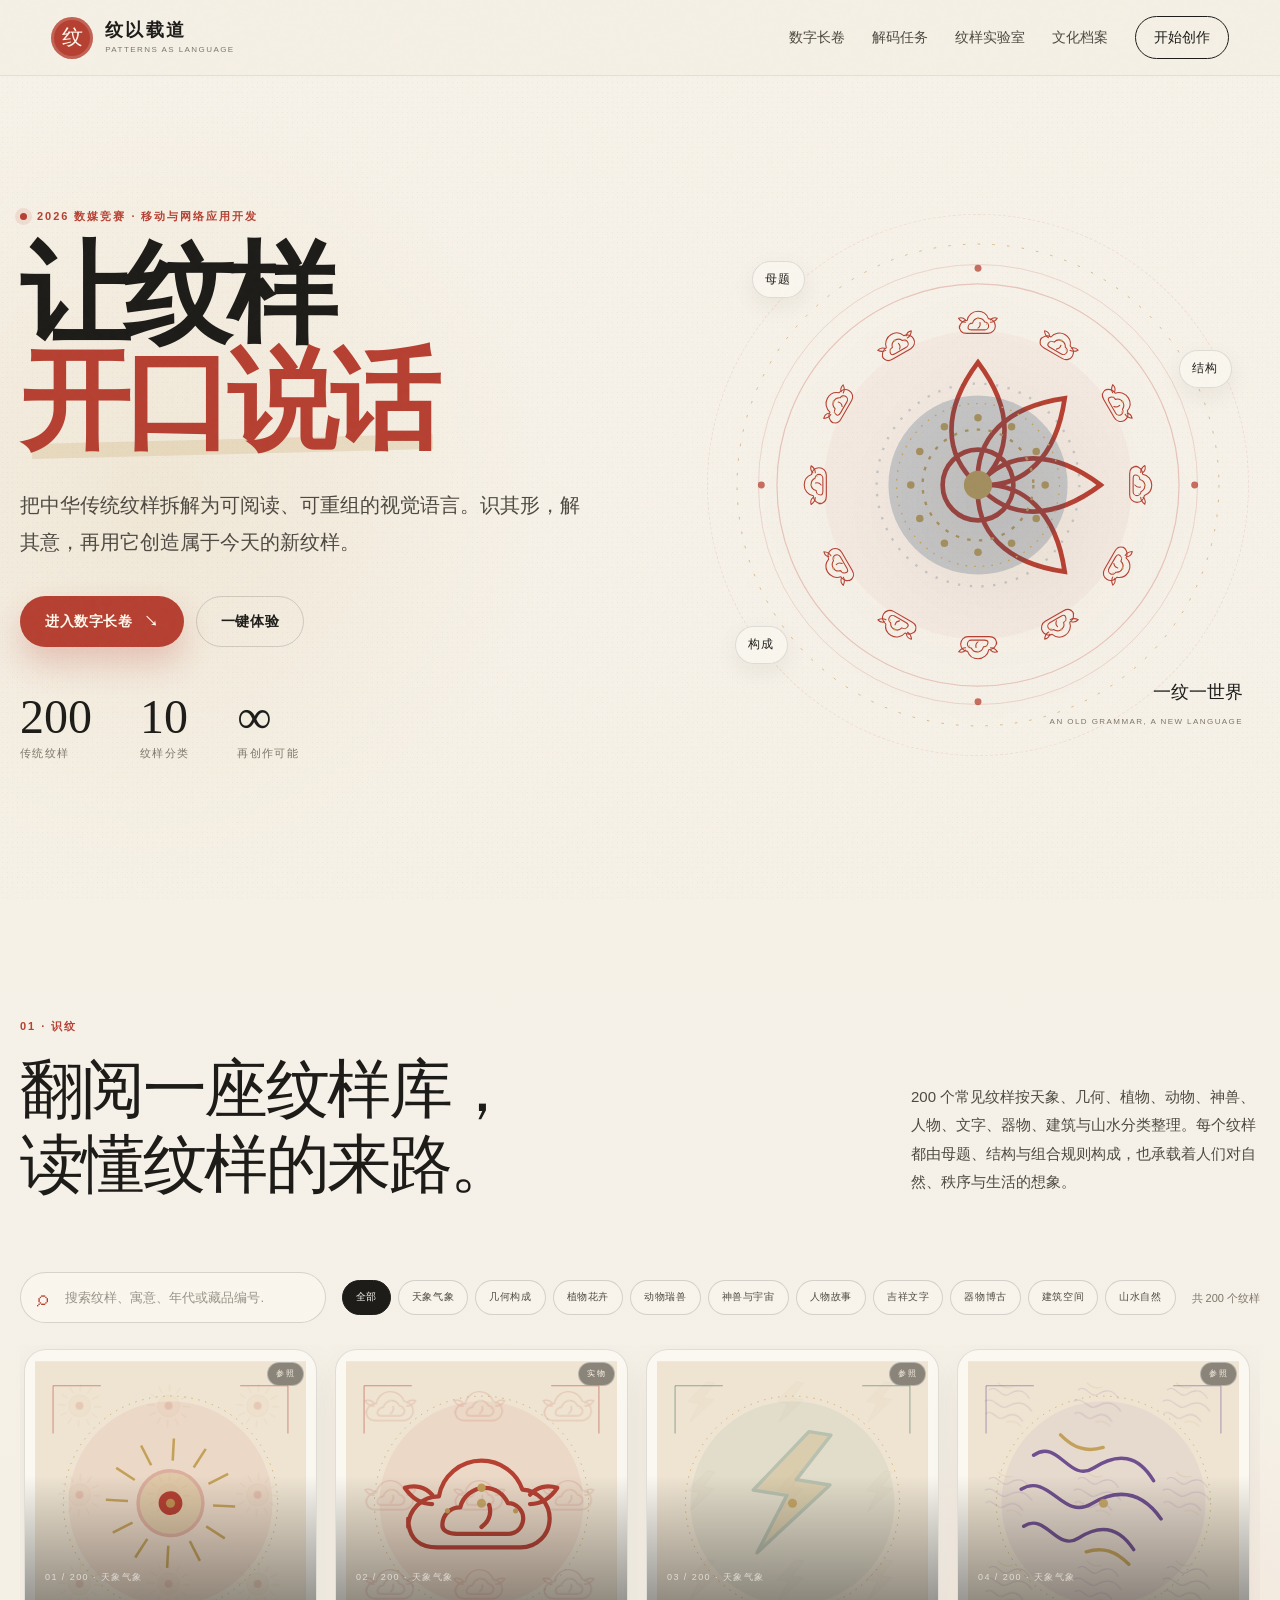
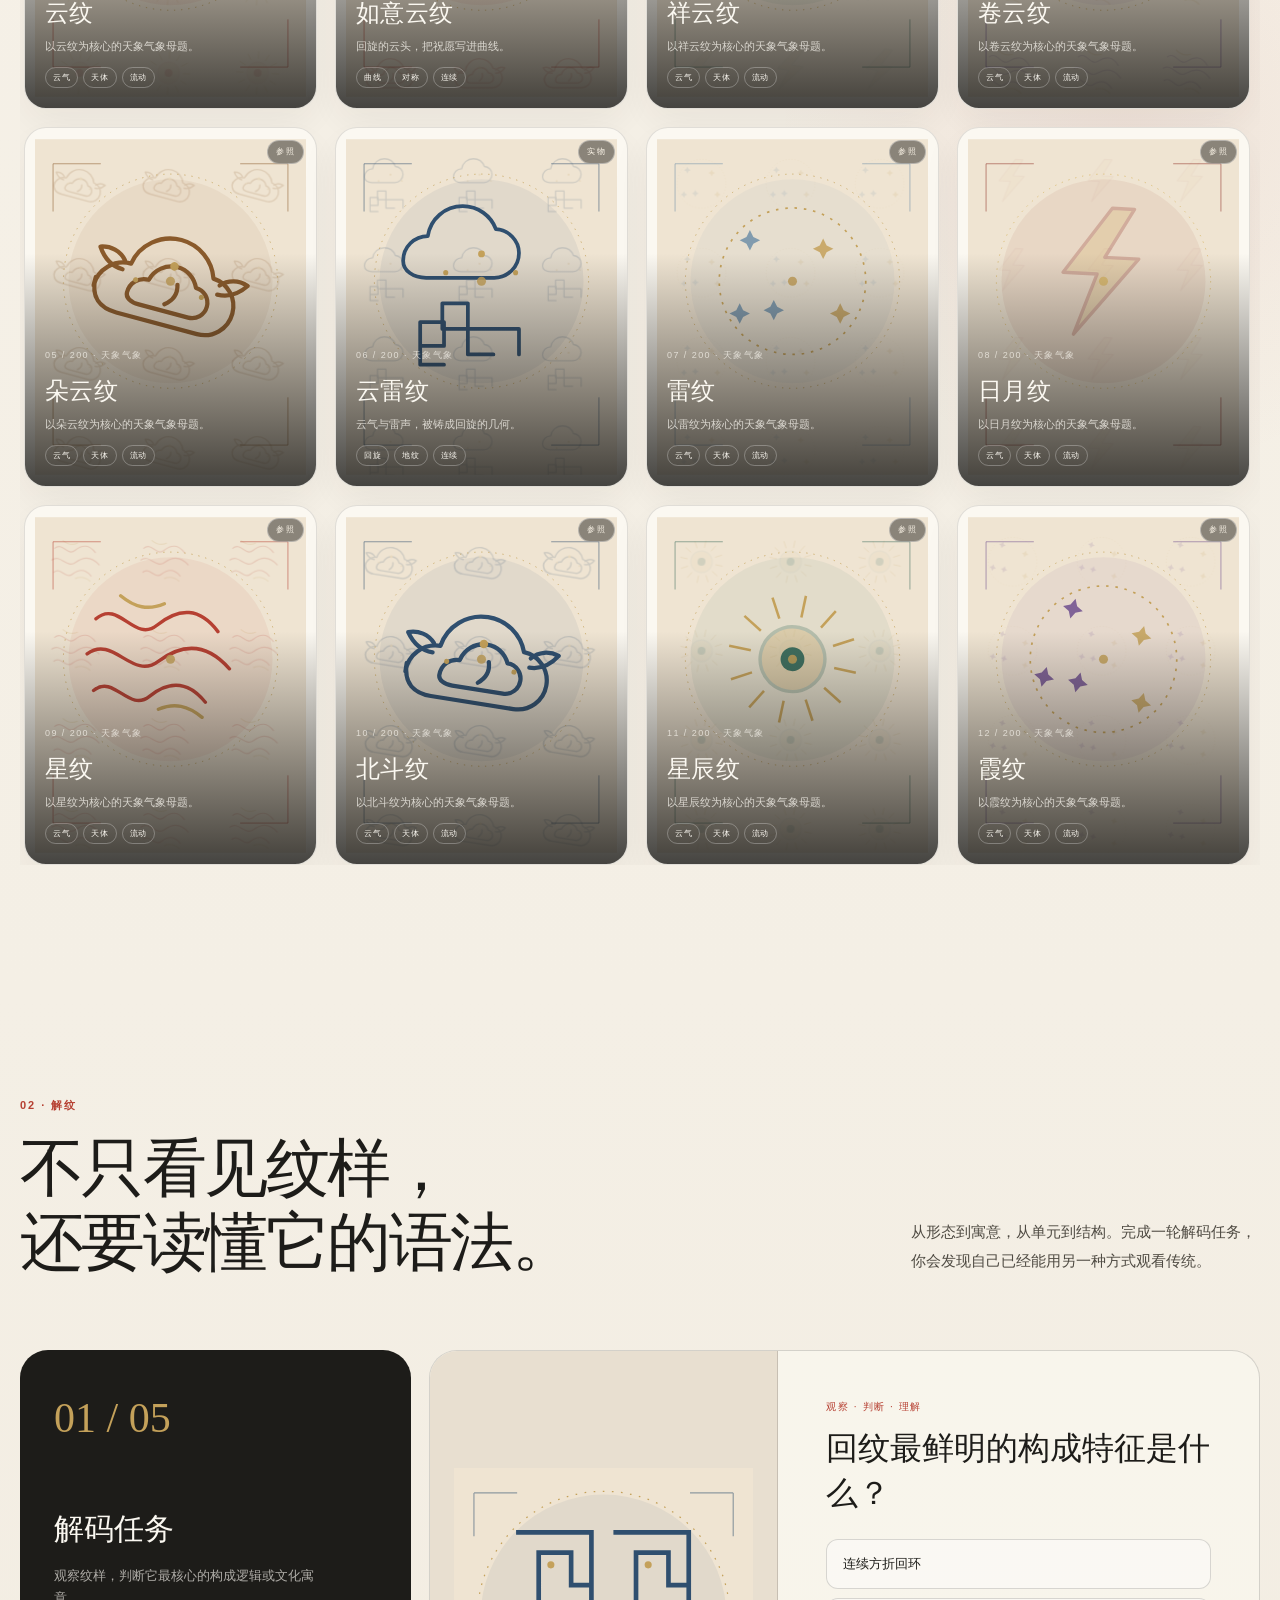
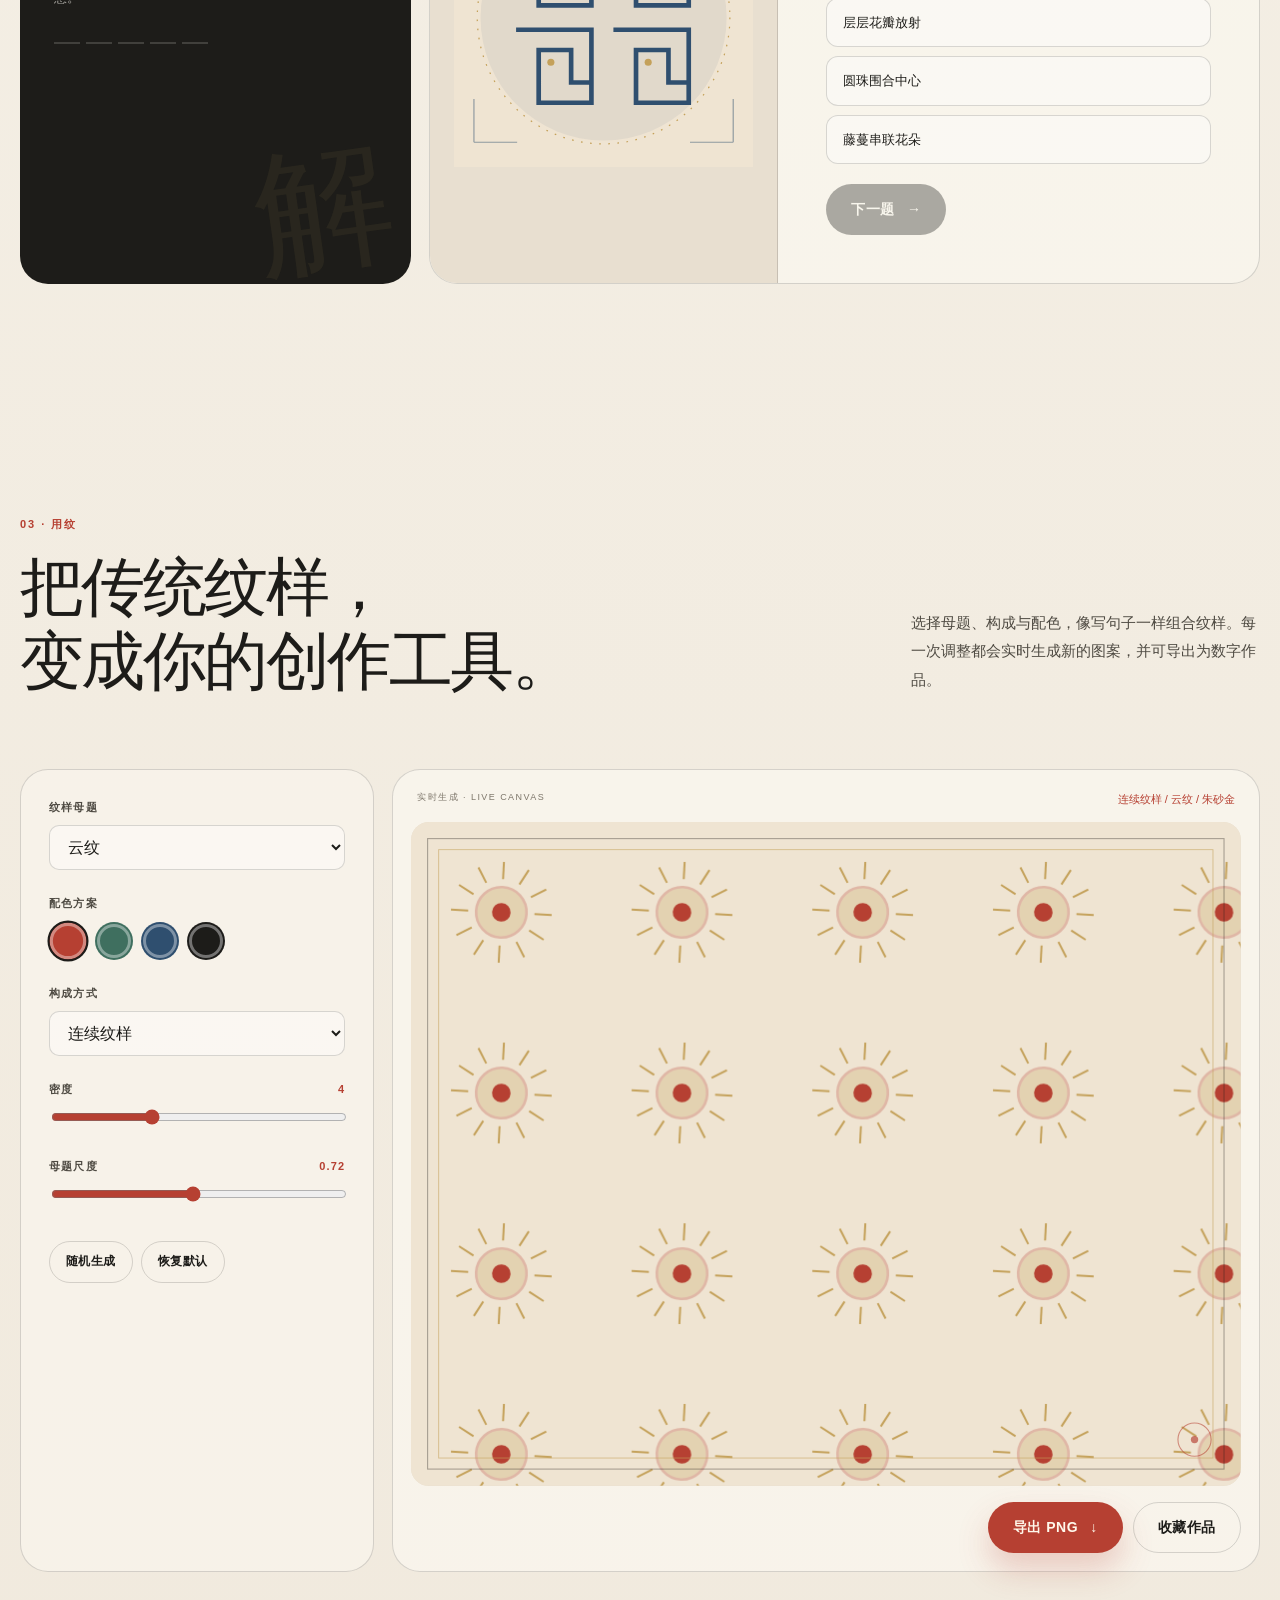
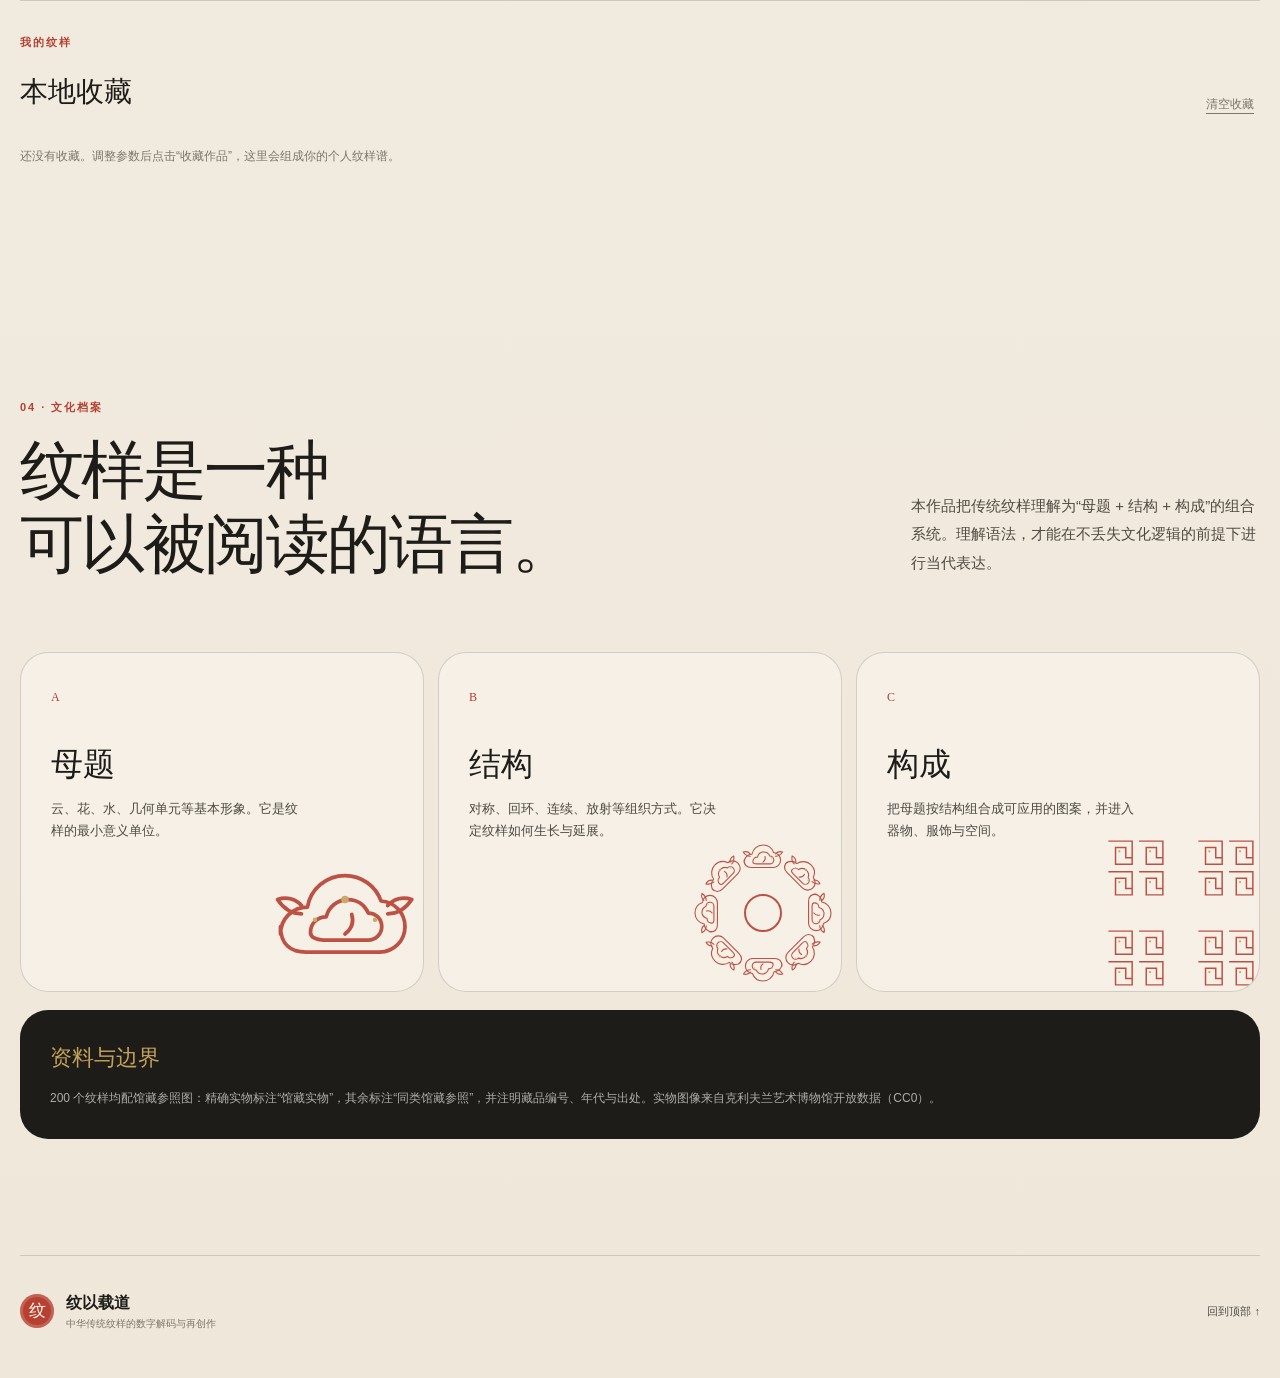
==== commit 465e7442: "Remove footer competition note from index.html" ====
--- a/index.html
+++ b/index.html
@@ -246,7 +246,6 @@
       <span class="brand-mark small" aria-hidden="true">纹</span>
       <div><strong>纹以载道</strong><span>中华传统纹样的数字解码与再创作</span></div>
     </div>
-    <p>2026 数媒竞赛参赛作品 · 评审材料匿名化 · 无专用硬件依赖</p>
     <a href="#home">回到顶部 ↑</a>
   </footer>
 
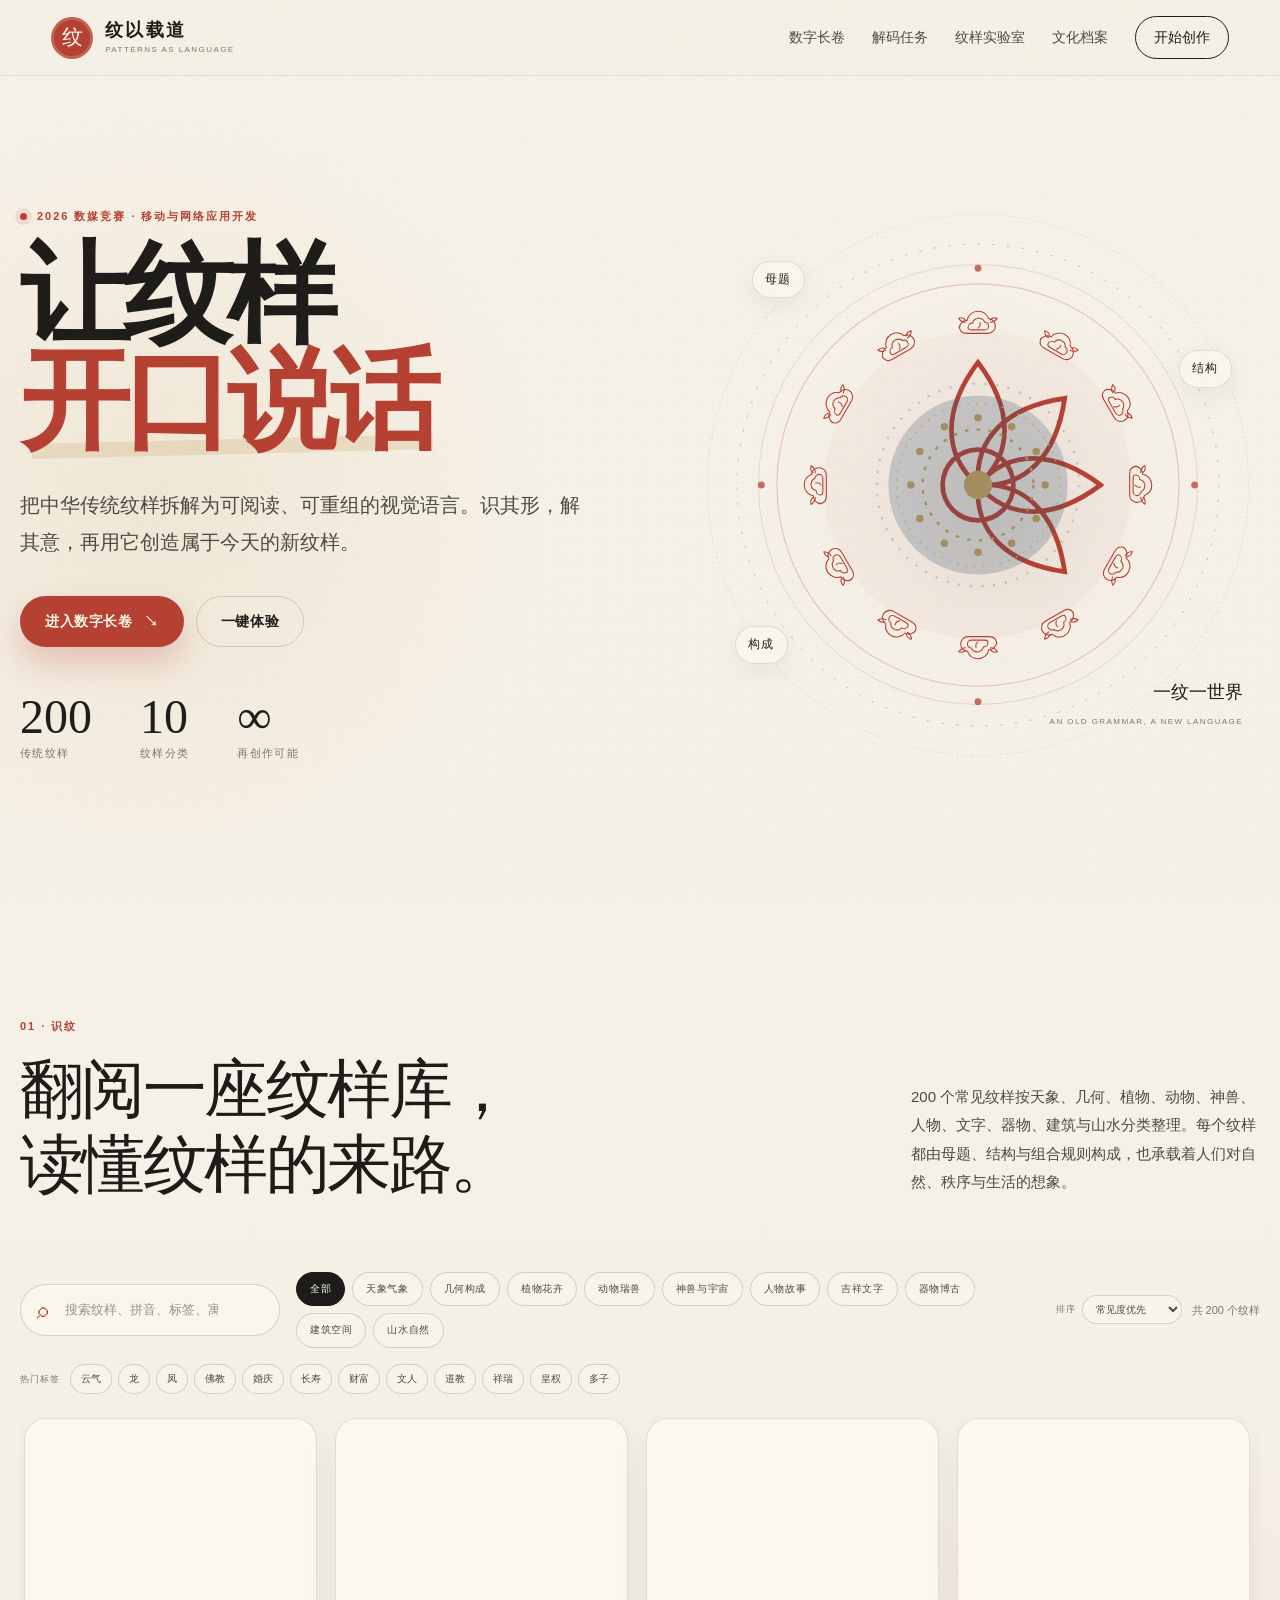
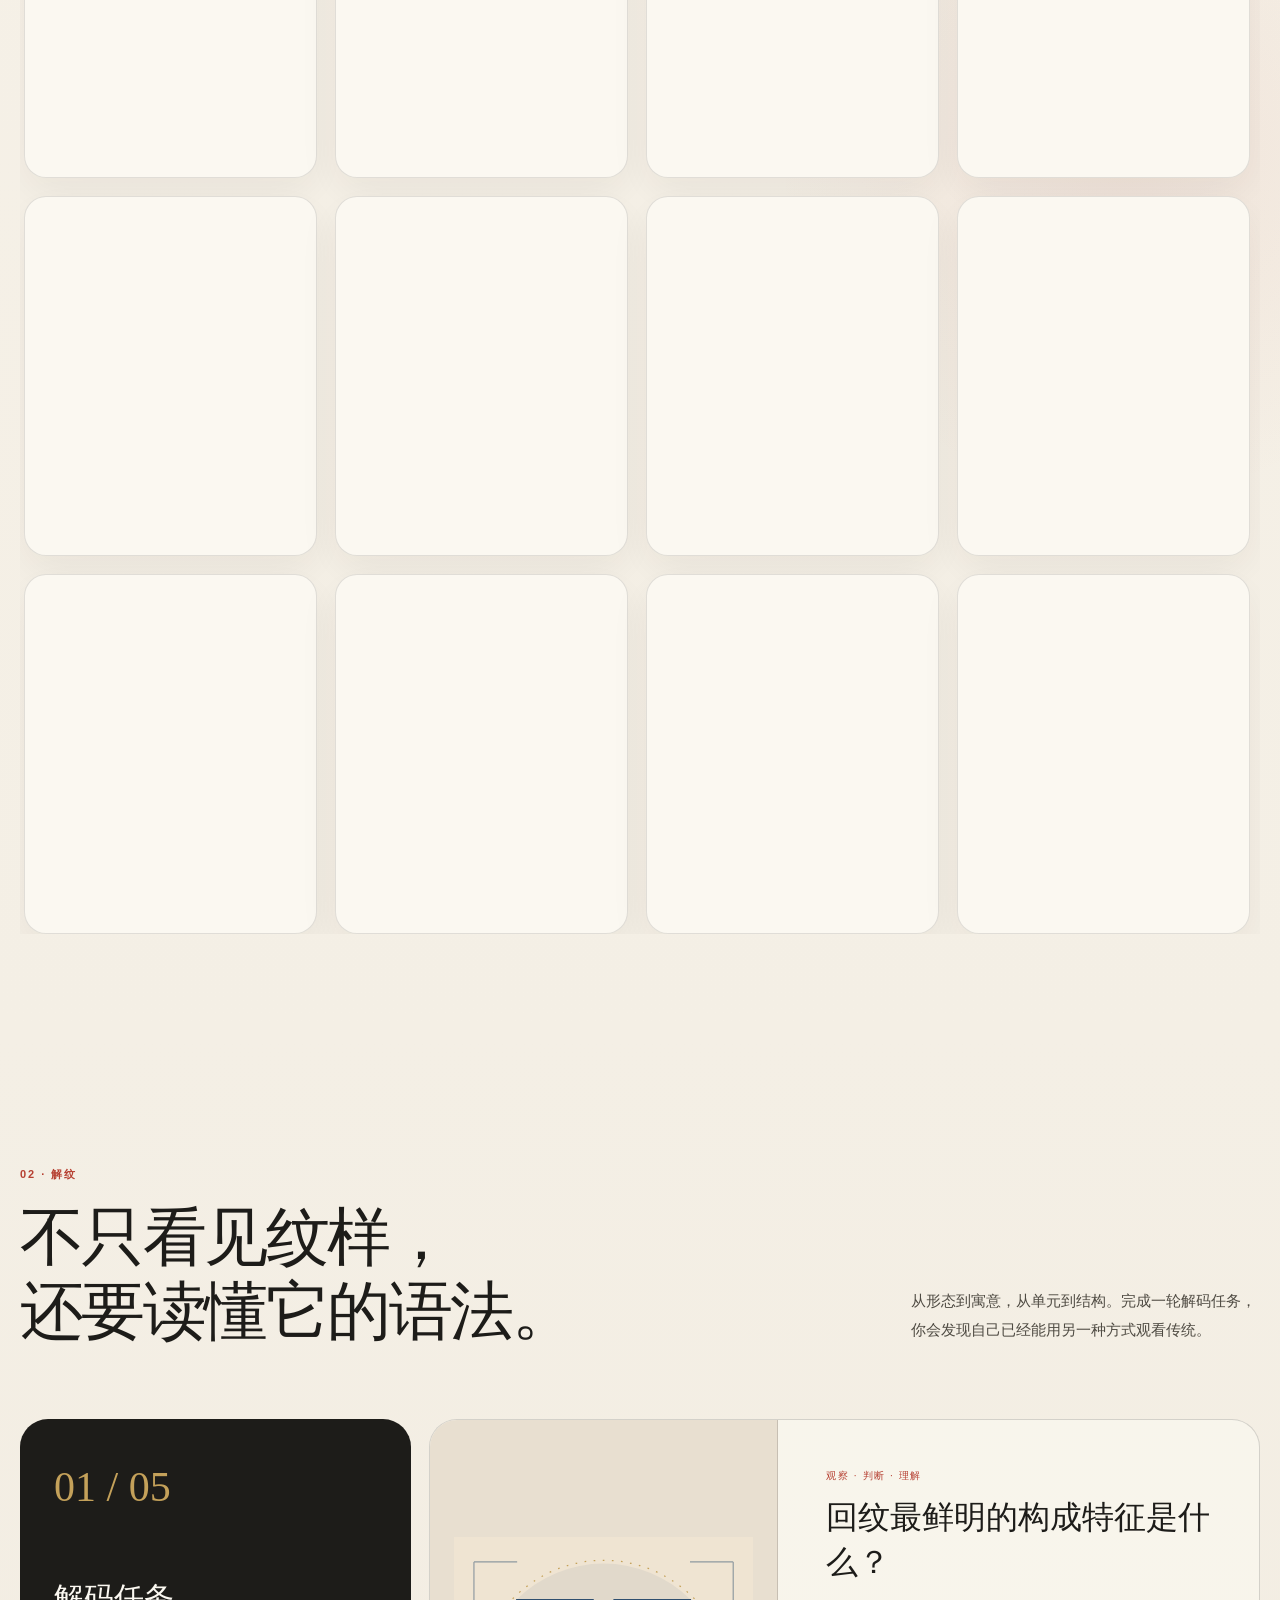
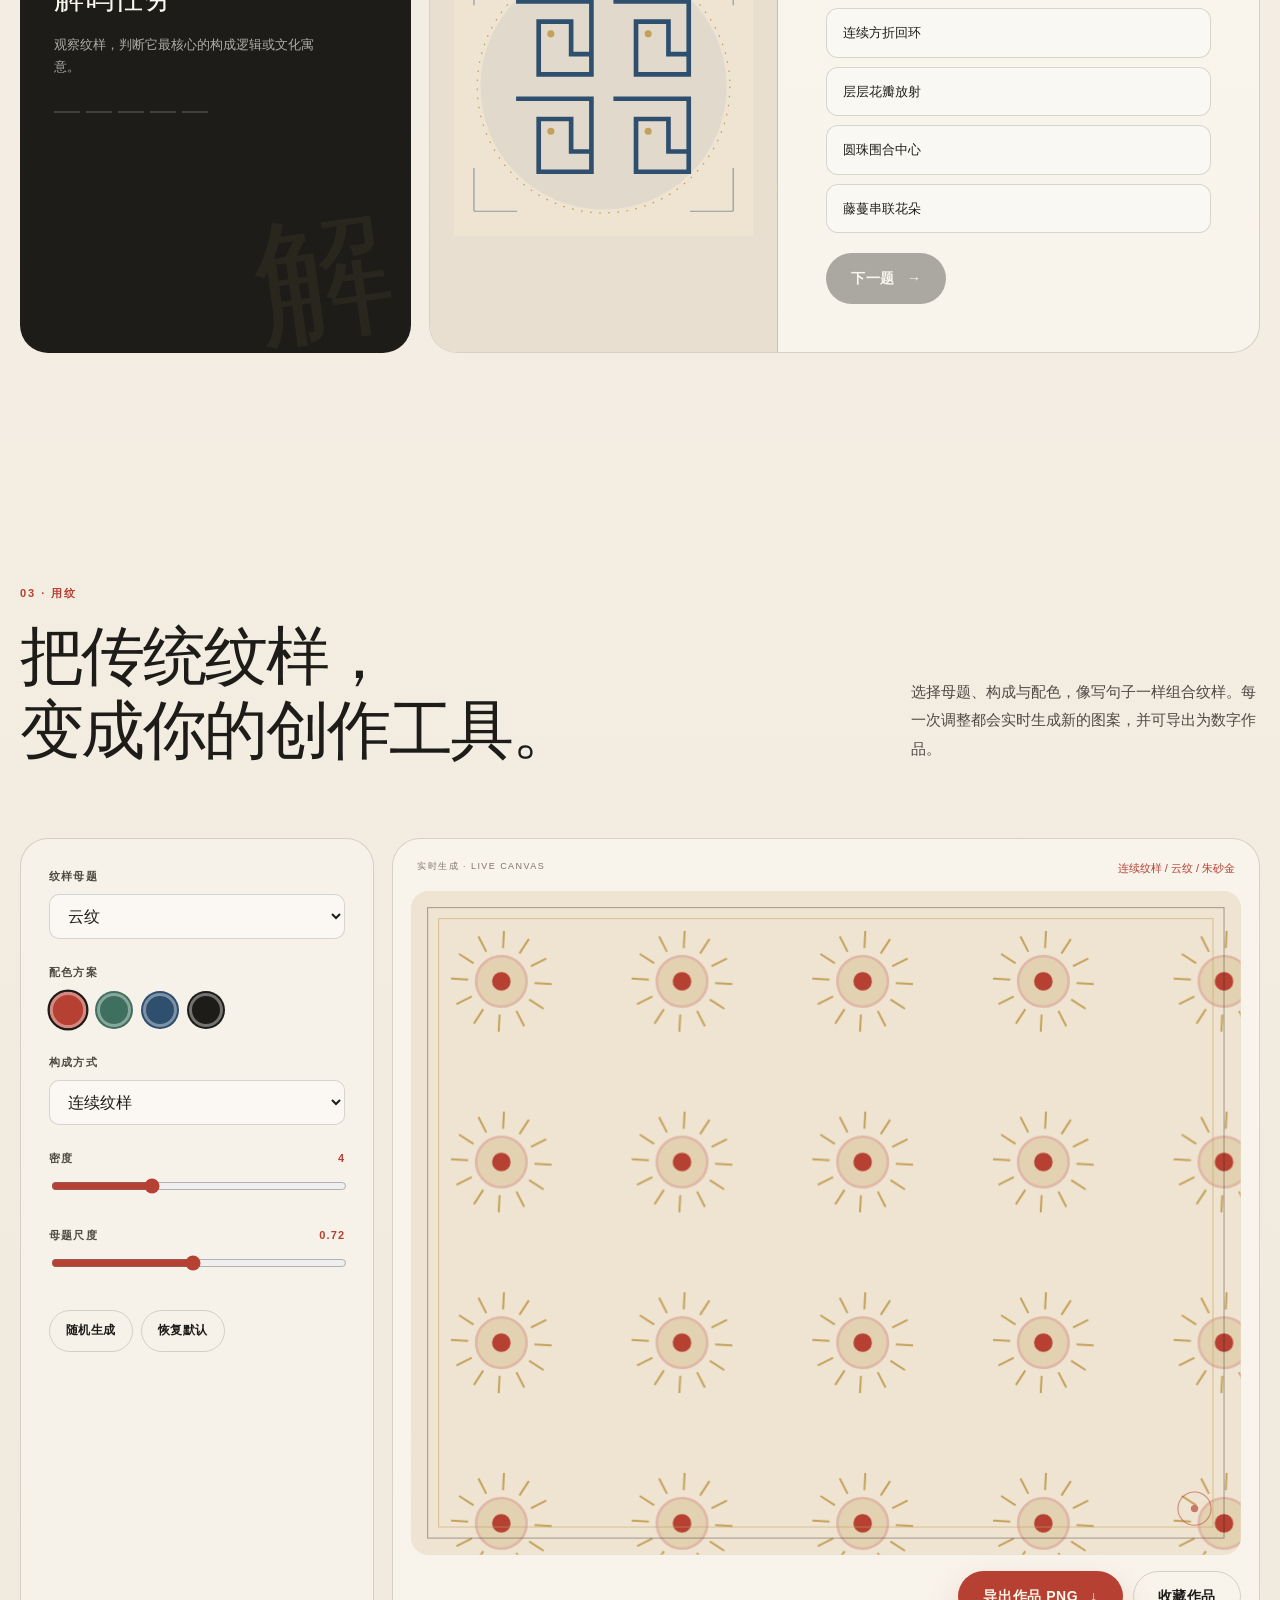
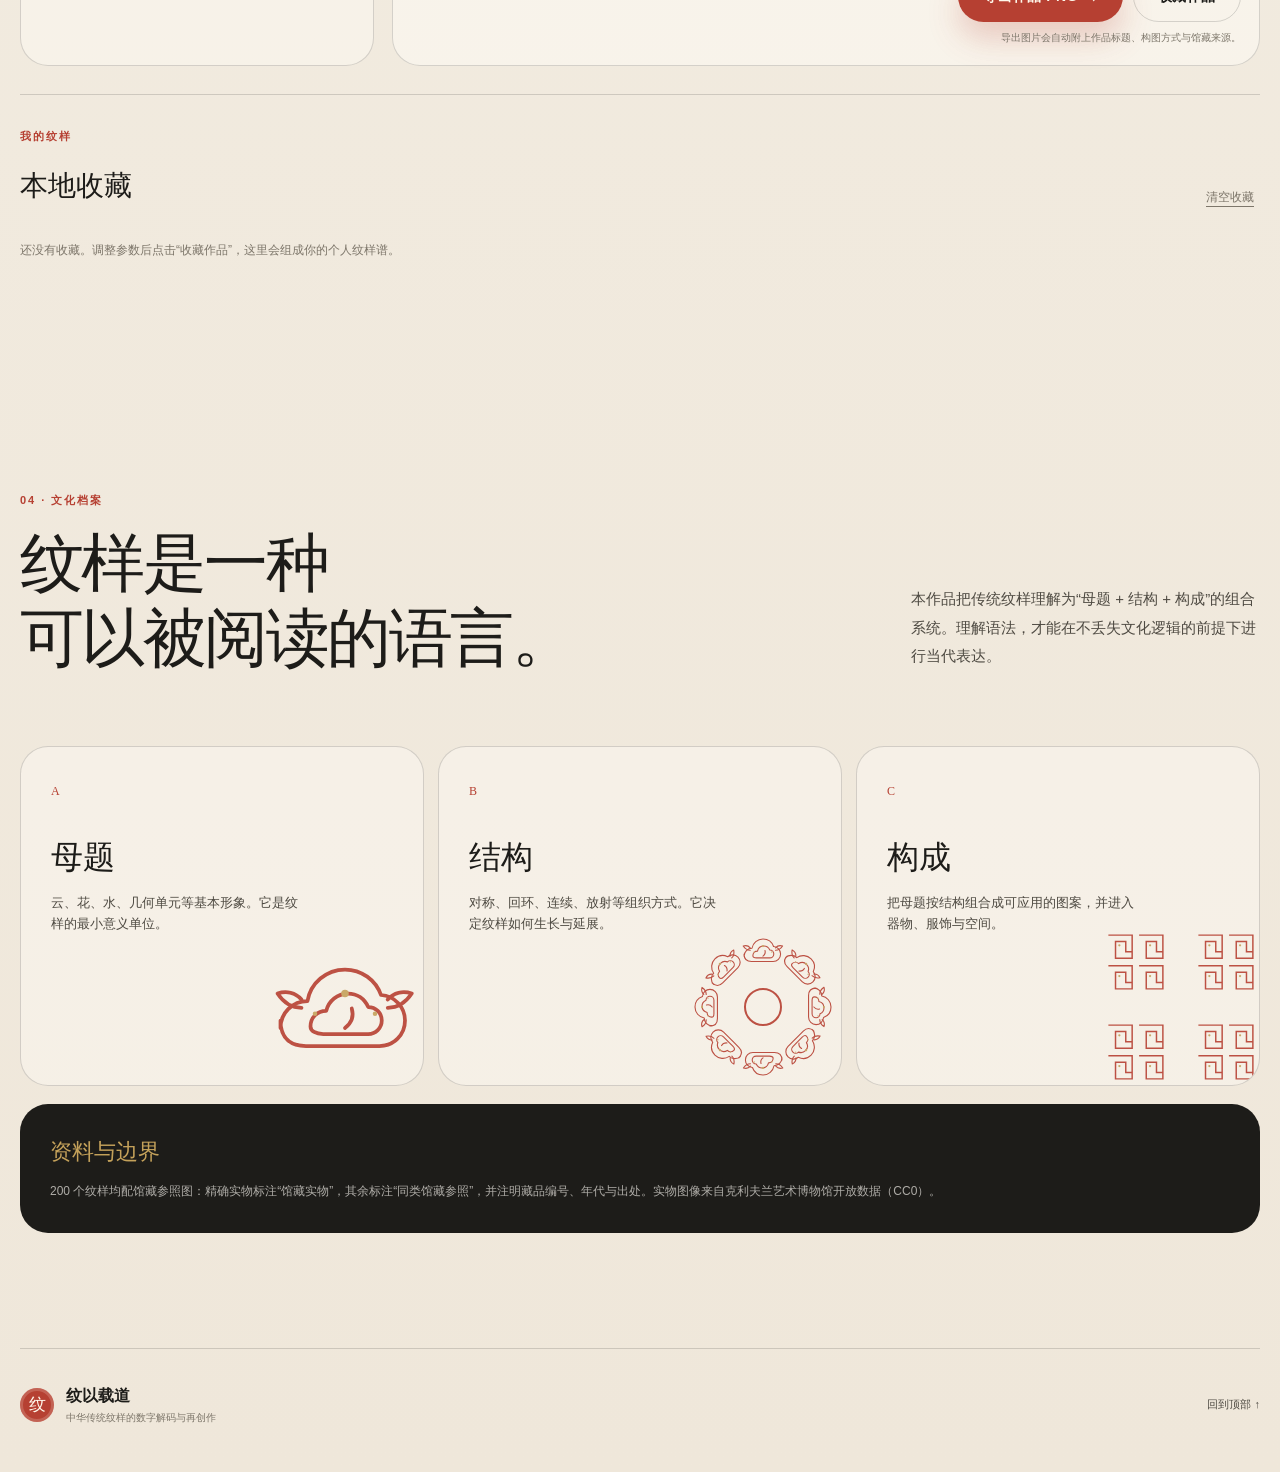
==== commit 83e06e22: "Add pinyin tag sort lazy and export features" ====
--- a/index.html
+++ b/index.html
@@ -75,12 +75,25 @@
       <div class="pattern-toolbar reveal">
         <label class="search-box" for="patternSearch">
           <span class="search-icon" aria-hidden="true">⌕</span>
-          <input id="patternSearch" type="search" placeholder="搜索纹样、寓意、年代或藏品编号…" autocomplete="off">
+          <input id="patternSearch" type="search" placeholder="搜索纹样、拼音、标签、寓意或藏品编号…" autocomplete="off">
           <button class="search-clear" id="clearSearch" type="button" aria-label="清空搜索" hidden>×</button>
         </label>
         <div class="filter-chips" id="categoryFilters" role="group" aria-label="按纹样类型筛选"></div>
-        <span class="search-result" id="searchResult">共 200 个纹样</span>
-      </div>
+        <div class="toolbar-meta">
+          <label class="sort-box" for="sortSelect">
+            <span>排序</span>
+            <select id="sortSelect">
+              <option value="common">常见度优先</option>
+              <option value="exact">精确实物优先</option>
+              <option value="name">按名称拼音</option>
+              <option value="category">按分类</option>
+            </select>
+          </label>
+          <span class="search-result" id="searchResult">共 200 个纹样</span>
+        </div>
+      </div>
+
+      <div class="tag-suggestions reveal" id="tagSuggestions" aria-label="热门标签"></div>
 
       <div class="carousel-top reveal">
         <div class="carousel-hint"><span class="line"></span>左右滑动，展开长卷</div>
@@ -93,7 +106,7 @@
       <div class="pattern-track reveal" id="patternTrack" tabindex="0" aria-label="纹样库"></div>
       <div class="pattern-empty" id="patternEmpty" hidden>
         <strong>没有找到匹配的纹样</strong>
-        <span>试试搜索“云”“龙”“花卉”“吉祥”或藏品编号。</span>
+        <span>试试搜索“云”“long”“佛教”“婚庆”或藏品编号。</span>
       </div>
       <div class="scroll-progress" aria-hidden="true"><span id="scrollProgress"></span></div>
     </section>
@@ -183,9 +196,10 @@
           </div>
           <div class="lab-preview" id="labPreview" aria-live="polite"></div>
           <div class="lab-actions">
-            <button class="button button-primary" id="downloadBtn" type="button">导出 PNG <span aria-hidden="true">↓</span></button>
+            <button class="button button-primary" id="downloadBtn" type="button">导出作品 PNG <span aria-hidden="true">↓</span></button>
             <button class="button button-ghost-dark" id="saveBtn" type="button">收藏作品</button>
           </div>
+          <p class="export-note">导出图片会自动附上作品标题、构图方式与馆藏来源。</p>
         </div>
       </div>
 
--- a/styles.css
+++ b/styles.css
@@ -1134,3 +1134,76 @@
 
 
 .archive-note.single { grid-template-columns: 1fr; }
+
+.toolbar-meta {
+  display: flex;
+  align-items: center;
+  justify-content: flex-end;
+  gap: 10px;
+  min-width: 0;
+}
+.sort-box {
+  display: inline-flex;
+  align-items: center;
+  gap: 6px;
+  color: var(--muted);
+  font-size: 9px;
+  letter-spacing: 0.08em;
+  white-space: nowrap;
+}
+.sort-box select {
+  max-width: 142px;
+  padding: 7px 9px;
+  border: 1px solid var(--line);
+  border-radius: 999px;
+  background: rgba(251, 248, 241, 0.6);
+  color: var(--ink-soft);
+  font-size: 10px;
+  cursor: pointer;
+}
+.tag-suggestions {
+  display: flex;
+  align-items: center;
+  flex-wrap: wrap;
+  gap: 6px;
+  margin: -6px 0 20px;
+}
+.tag-label {
+  margin-right: 4px;
+  color: var(--muted);
+  font-size: 9px;
+  letter-spacing: 0.12em;
+}
+.tag-chip {
+  padding: 6px 10px;
+  border: 1px solid var(--line);
+  border-radius: 999px;
+  background: rgba(251, 248, 241, 0.34);
+  color: var(--ink-soft);
+  cursor: pointer;
+  font-size: 10px;
+  transition: background 160ms ease, color 160ms ease, border-color 160ms ease;
+}
+.tag-chip:hover {
+  background: var(--ink);
+  border-color: var(--ink);
+  color: var(--paper-light);
+}
+.pattern-card-art:empty {
+  background: radial-gradient(circle at 50% 42%, rgba(196, 161, 90, 0.16), transparent 45%), rgba(232, 223, 208, 0.45);
+}
+.pattern-card {
+  content-visibility: auto;
+  contain-intrinsic-size: 360px;
+}
+@media (max-width: 1080px) {
+  .toolbar-meta { grid-column: 2; grid-row: 1; }
+}
+@media (max-width: 560px) {
+  .toolbar-meta { grid-column: auto; grid-row: auto; justify-content: space-between; width: 100%; flex-wrap: wrap; }
+  .sort-box { flex: 1; }
+  .sort-box select { max-width: 150px; }
+  .tag-suggestions { margin-top: -4px; }
+}
+
+.export-note { margin: 8px 0 0; color: var(--muted); font-size: 10px; text-align: right; }
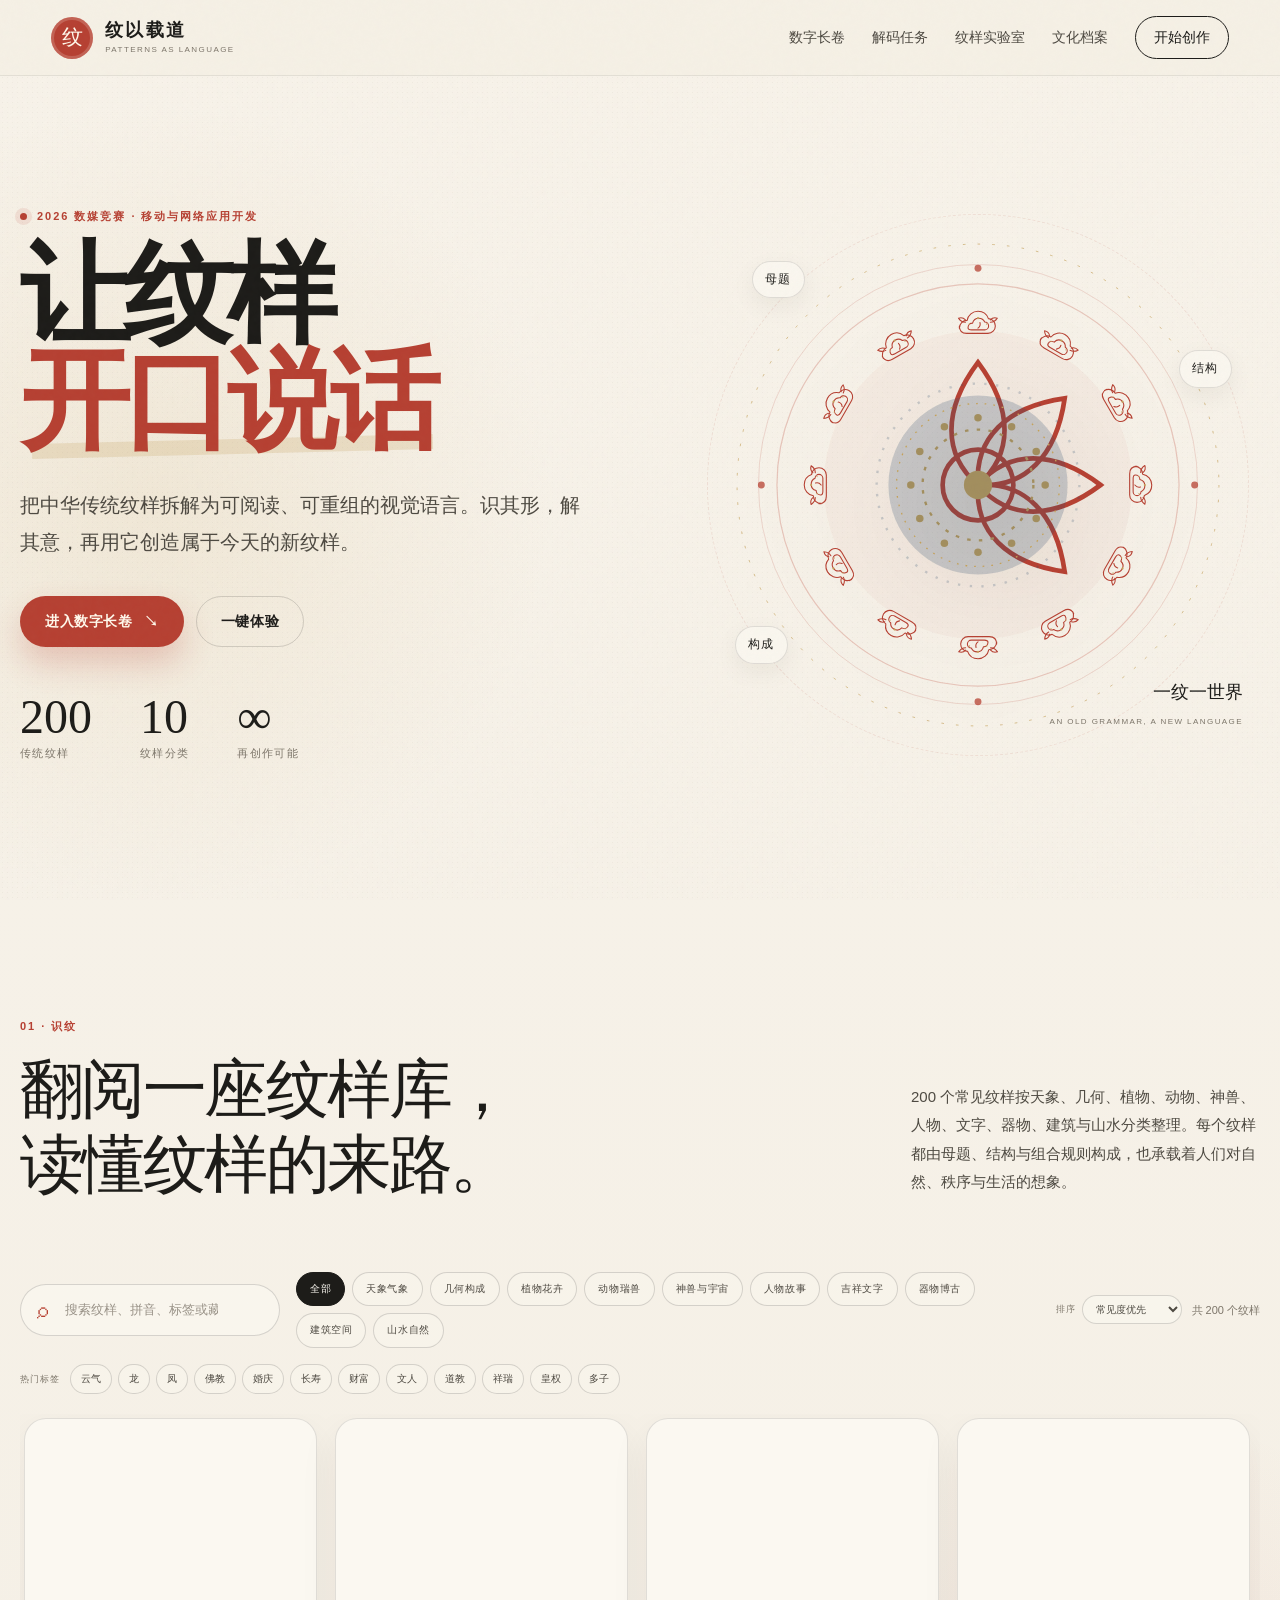
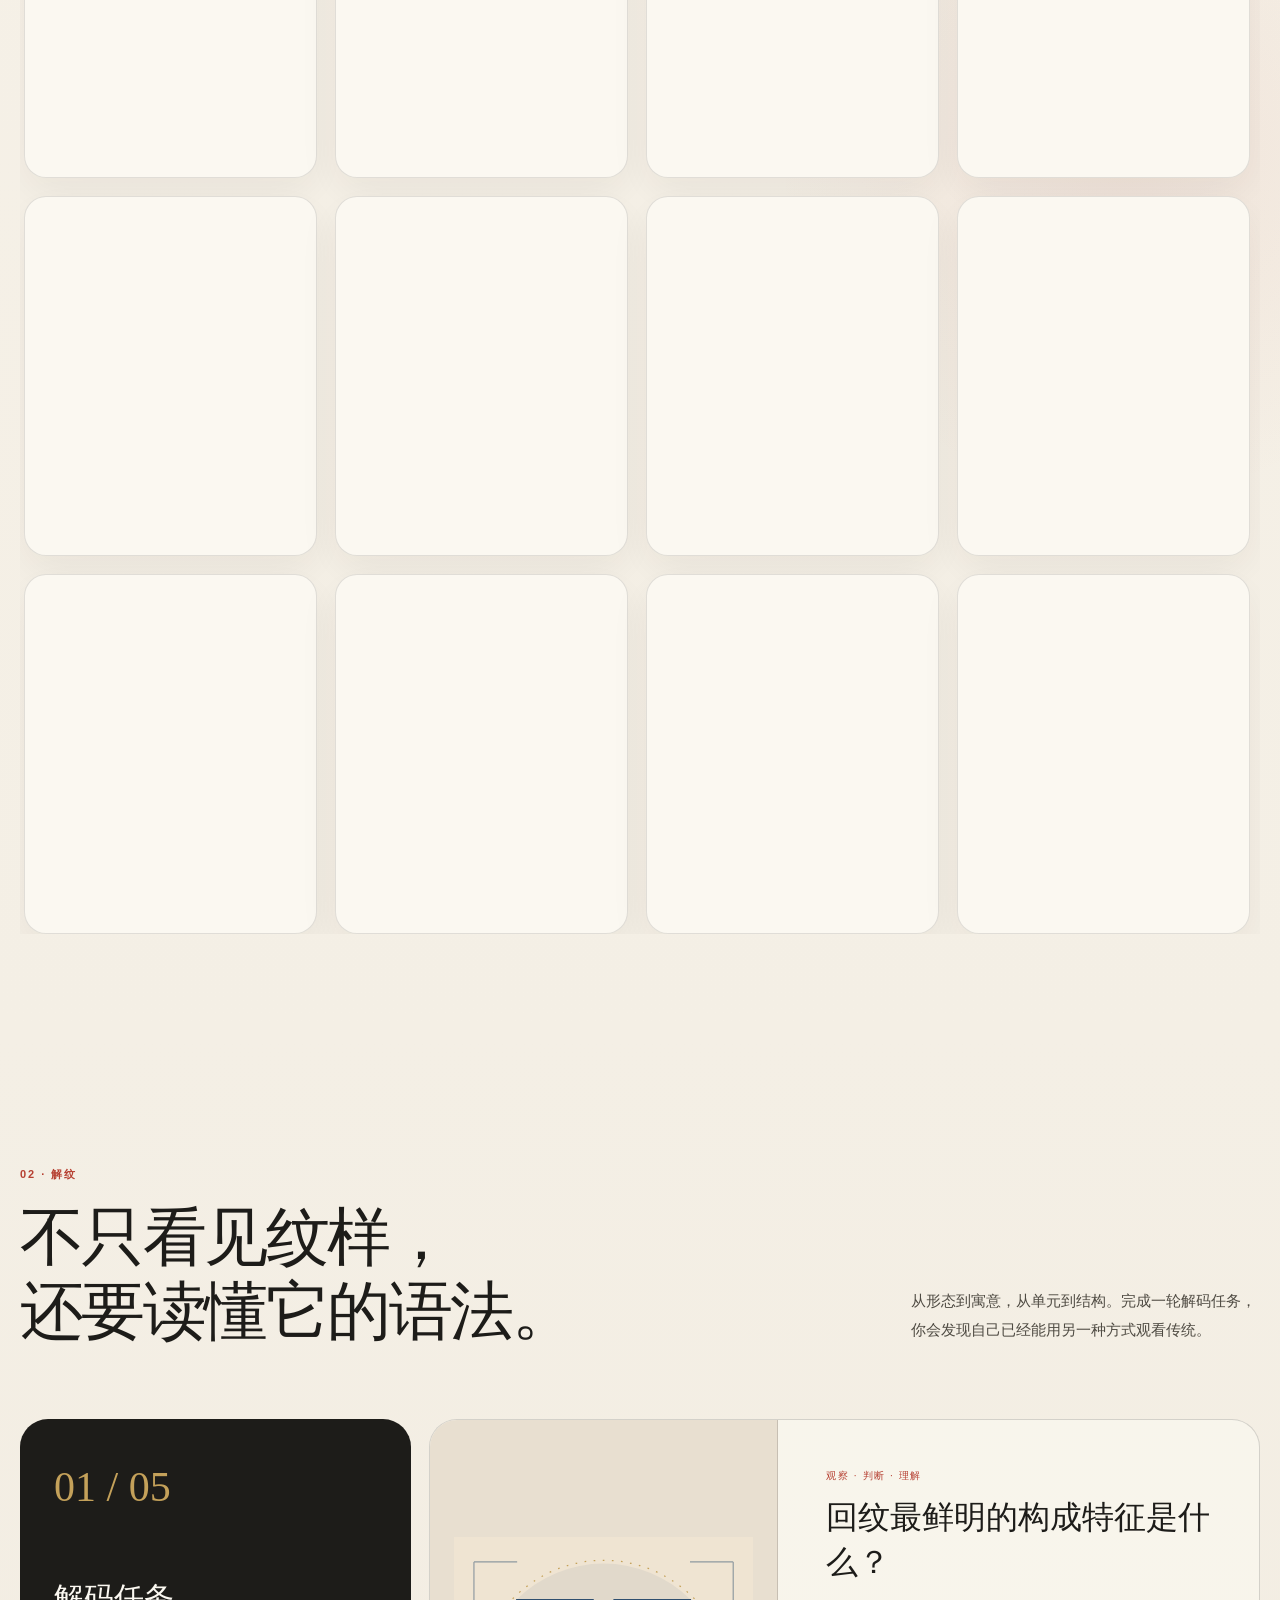
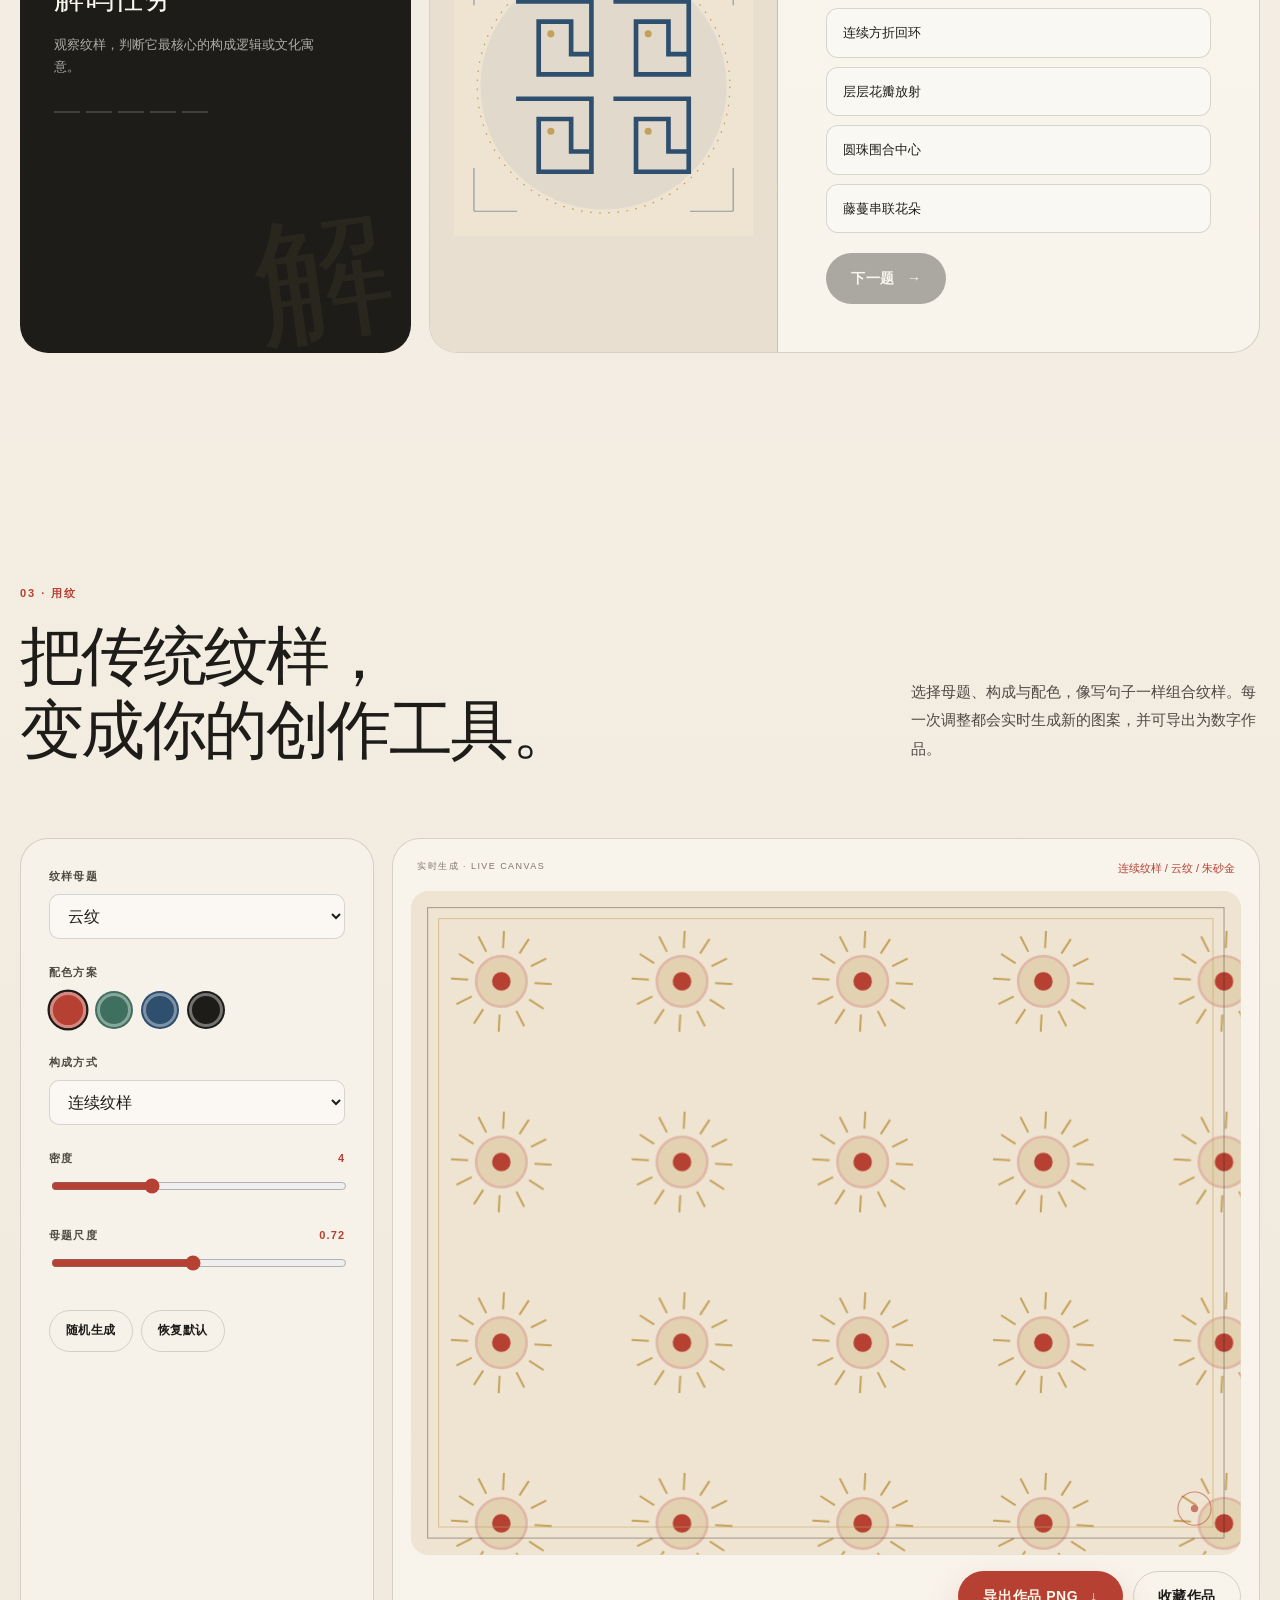
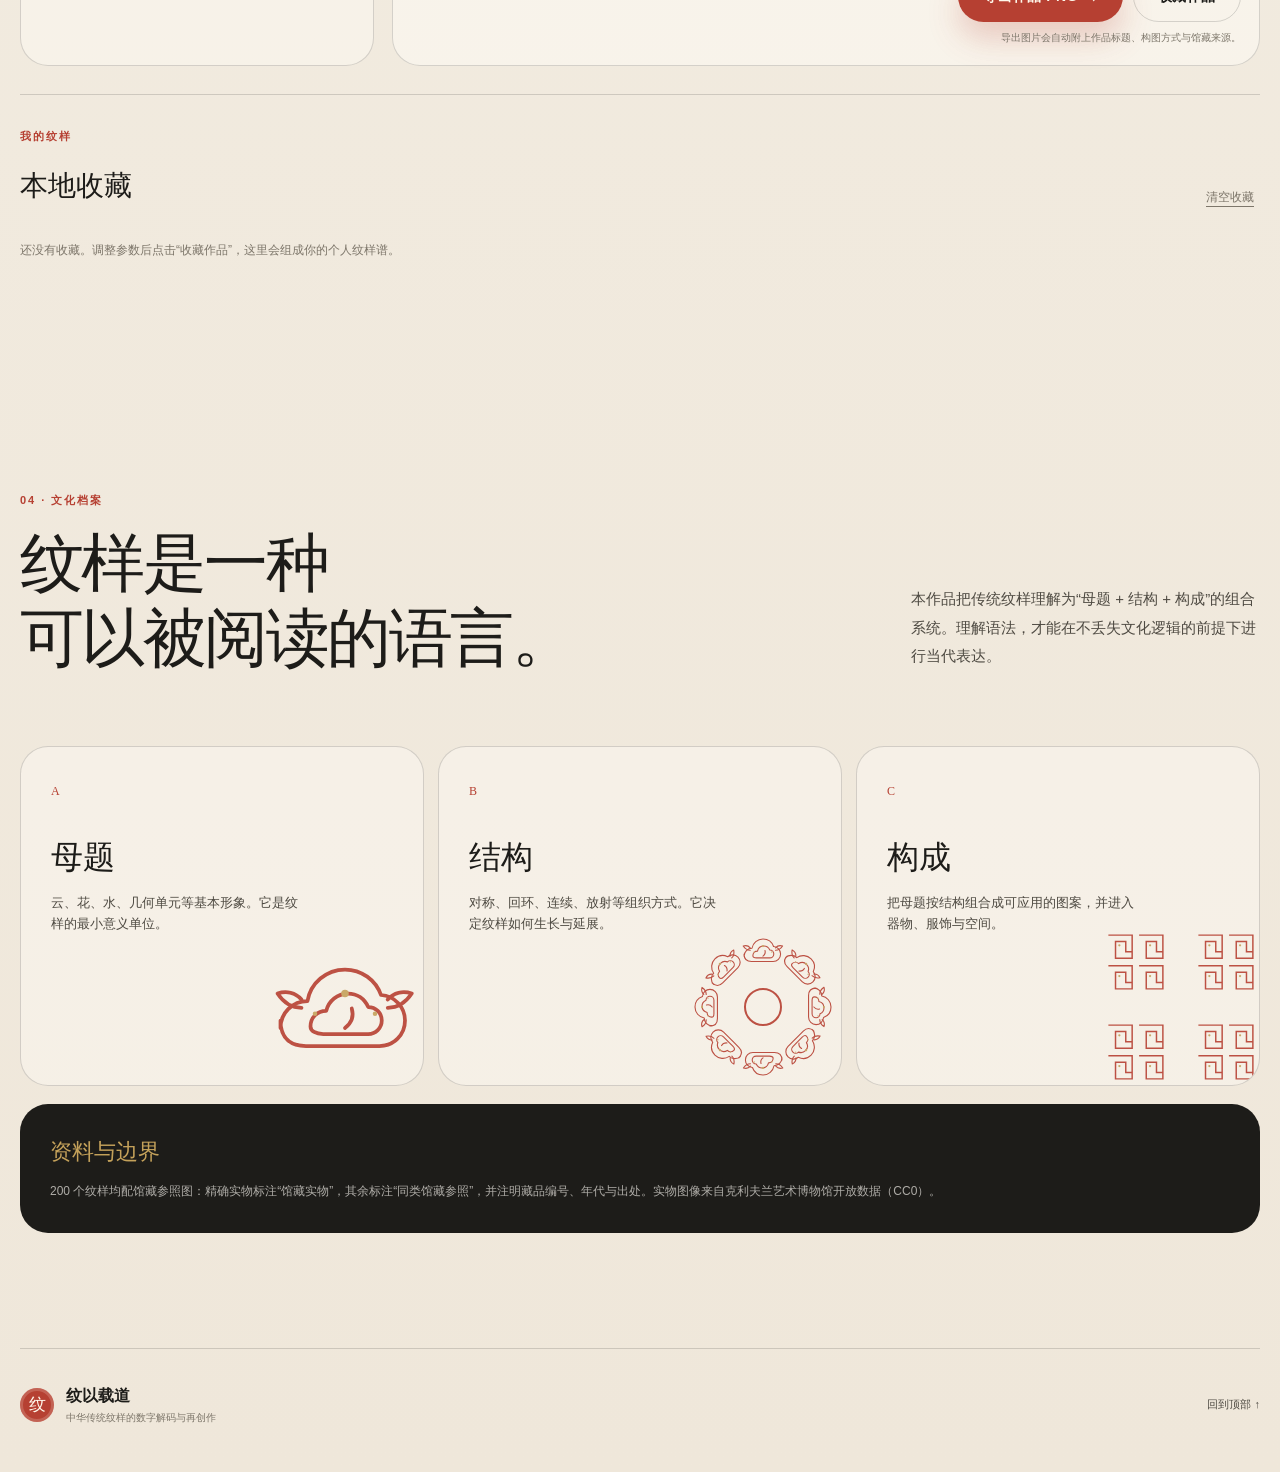
==== commit 0144f301: "Add pinyin tag sort lazy and export features" ====
--- a/index.html
+++ b/index.html
@@ -75,7 +75,7 @@
       <div class="pattern-toolbar reveal">
         <label class="search-box" for="patternSearch">
           <span class="search-icon" aria-hidden="true">⌕</span>
-          <input id="patternSearch" type="search" placeholder="搜索纹样、拼音、标签、寓意或藏品编号…" autocomplete="off">
+          <input id="patternSearch" type="search" title="多个关键词用空格分隔，例如：龙 祥瑞" placeholder="搜索纹样、拼音、标签或藏品编号（空格分隔）" autocomplete="off">
           <button class="search-clear" id="clearSearch" type="button" aria-label="清空搜索" hidden>×</button>
         </label>
         <div class="filter-chips" id="categoryFilters" role="group" aria-label="按纹样类型筛选"></div>
@@ -106,7 +106,8 @@
       <div class="pattern-track reveal" id="patternTrack" tabindex="0" aria-label="纹样库"></div>
       <div class="pattern-empty" id="patternEmpty" hidden>
         <strong>没有找到匹配的纹样</strong>
-        <span>试试搜索“云”“long”“佛教”“婚庆”或藏品编号。</span>
+        <span>试试这些相近标签：</span>
+        <div class="empty-tags" id="emptyTags"></div>
       </div>
       <div class="scroll-progress" aria-hidden="true"><span id="scrollProgress"></span></div>
     </section>
--- a/styles.css
+++ b/styles.css
@@ -1207,3 +1207,39 @@
 }
 
 .export-note { margin: 8px 0 0; color: var(--muted); font-size: 10px; text-align: right; }
+
+.tag-chip.active {
+  background: var(--ink);
+  border-color: var(--ink);
+  color: var(--paper-light);
+}
+.tag-state {
+  margin-left: 4px;
+  padding: 1px 4px;
+  border-radius: 999px;
+  background: rgba(251, 248, 241, 0.18);
+  color: var(--accent, #c4a15a);
+  font-size: 7px;
+  letter-spacing: 0.04em;
+}
+.clear-all {
+  margin-left: 4px;
+  padding: 6px 10px;
+  border: 1px solid rgba(182, 64, 50, 0.35);
+  border-radius: 999px;
+  background: rgba(182, 64, 50, 0.06);
+  color: var(--cinnabar);
+  cursor: pointer;
+  font-size: 10px;
+}
+.clear-all:hover { background: var(--cinnabar); color: #fff8eb; }
+.empty-tags {
+  display: flex;
+  flex-wrap: wrap;
+  justify-content: center;
+  gap: 6px;
+  margin-top: 8px;
+}
+.empty-tag { font-size: 10px; }
+\nhtml { overflow-x: hidden; }\n@media (max-width: 560px) { .hero-visual { overflow: hidden; } }\n
+\nhtml, body { overflow-x: hidden; }\n.paper-grain { width: 100vw; max-width: 100vw; }\nbody::before { width: 100vw; max-width: 100vw; }\n.hero { overflow: hidden; }\n@media (max-width: 560px) { .hero-visual { overflow: hidden; } }\n
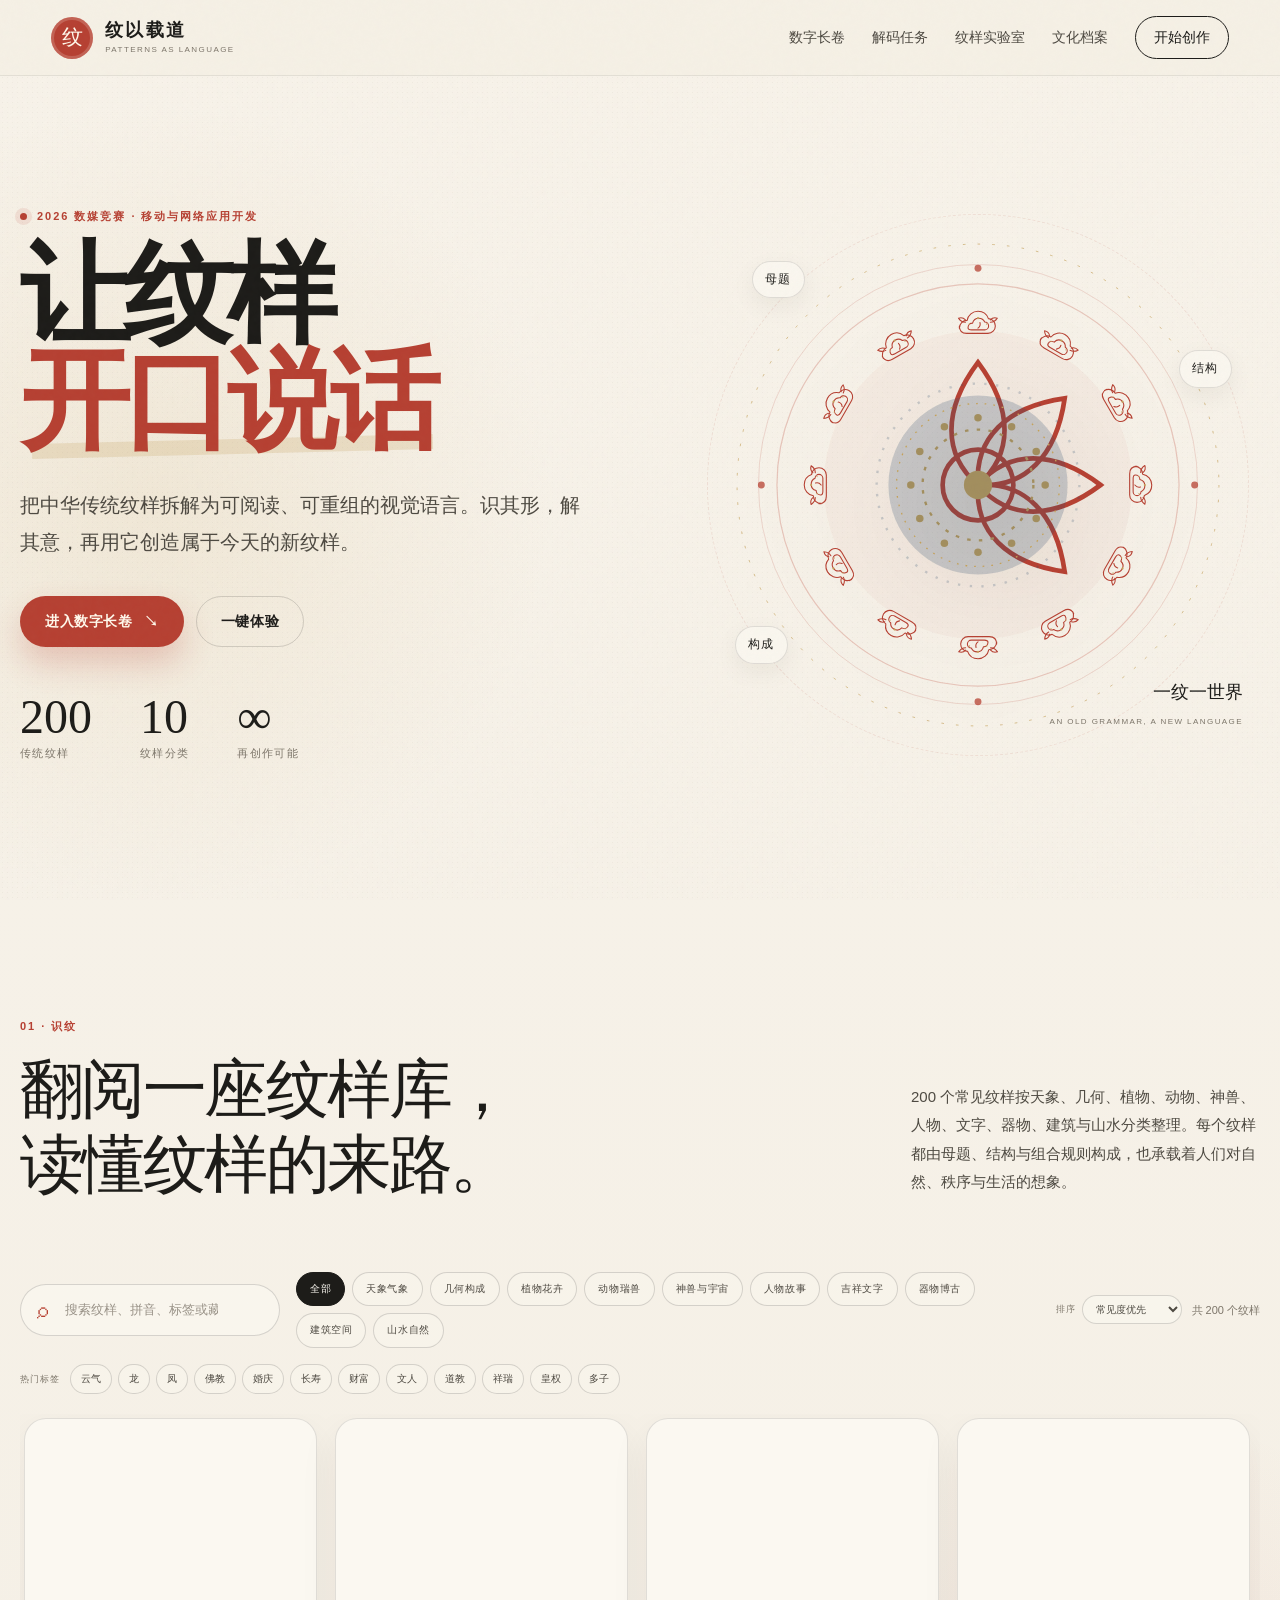
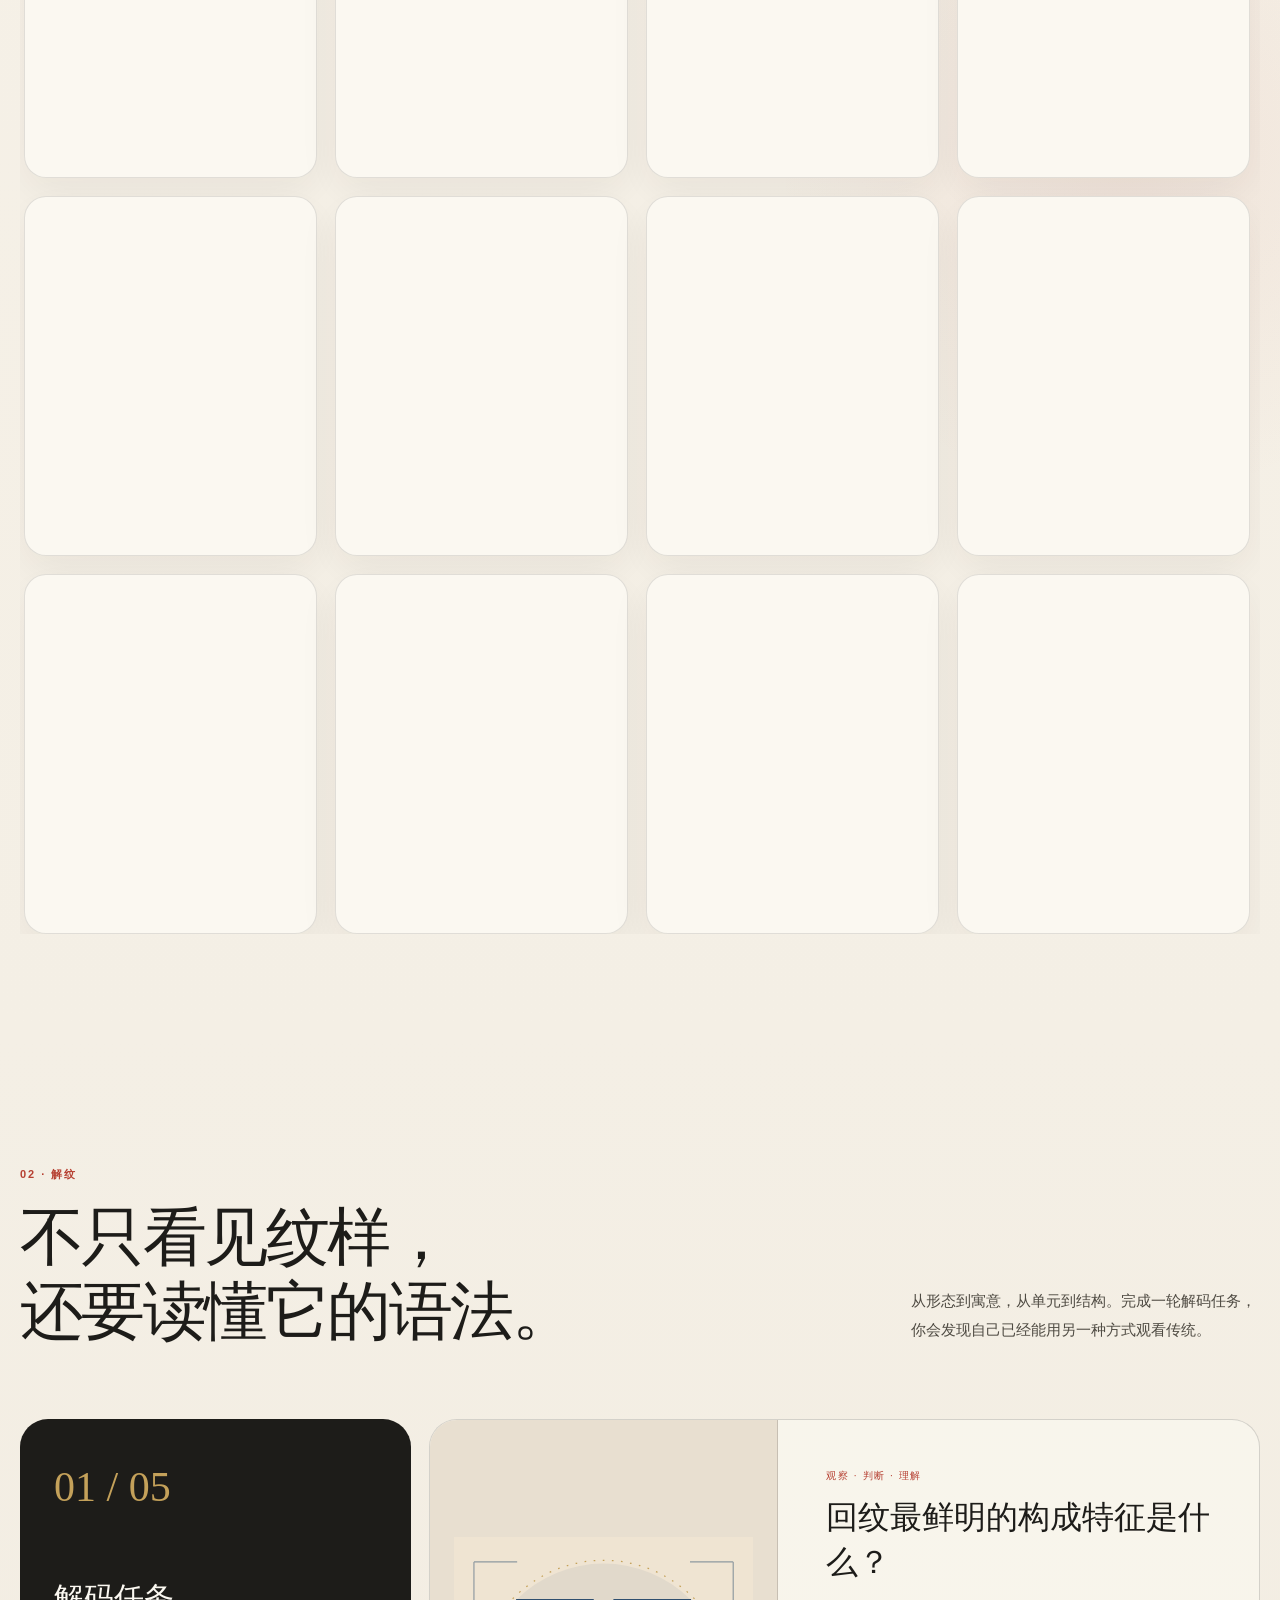
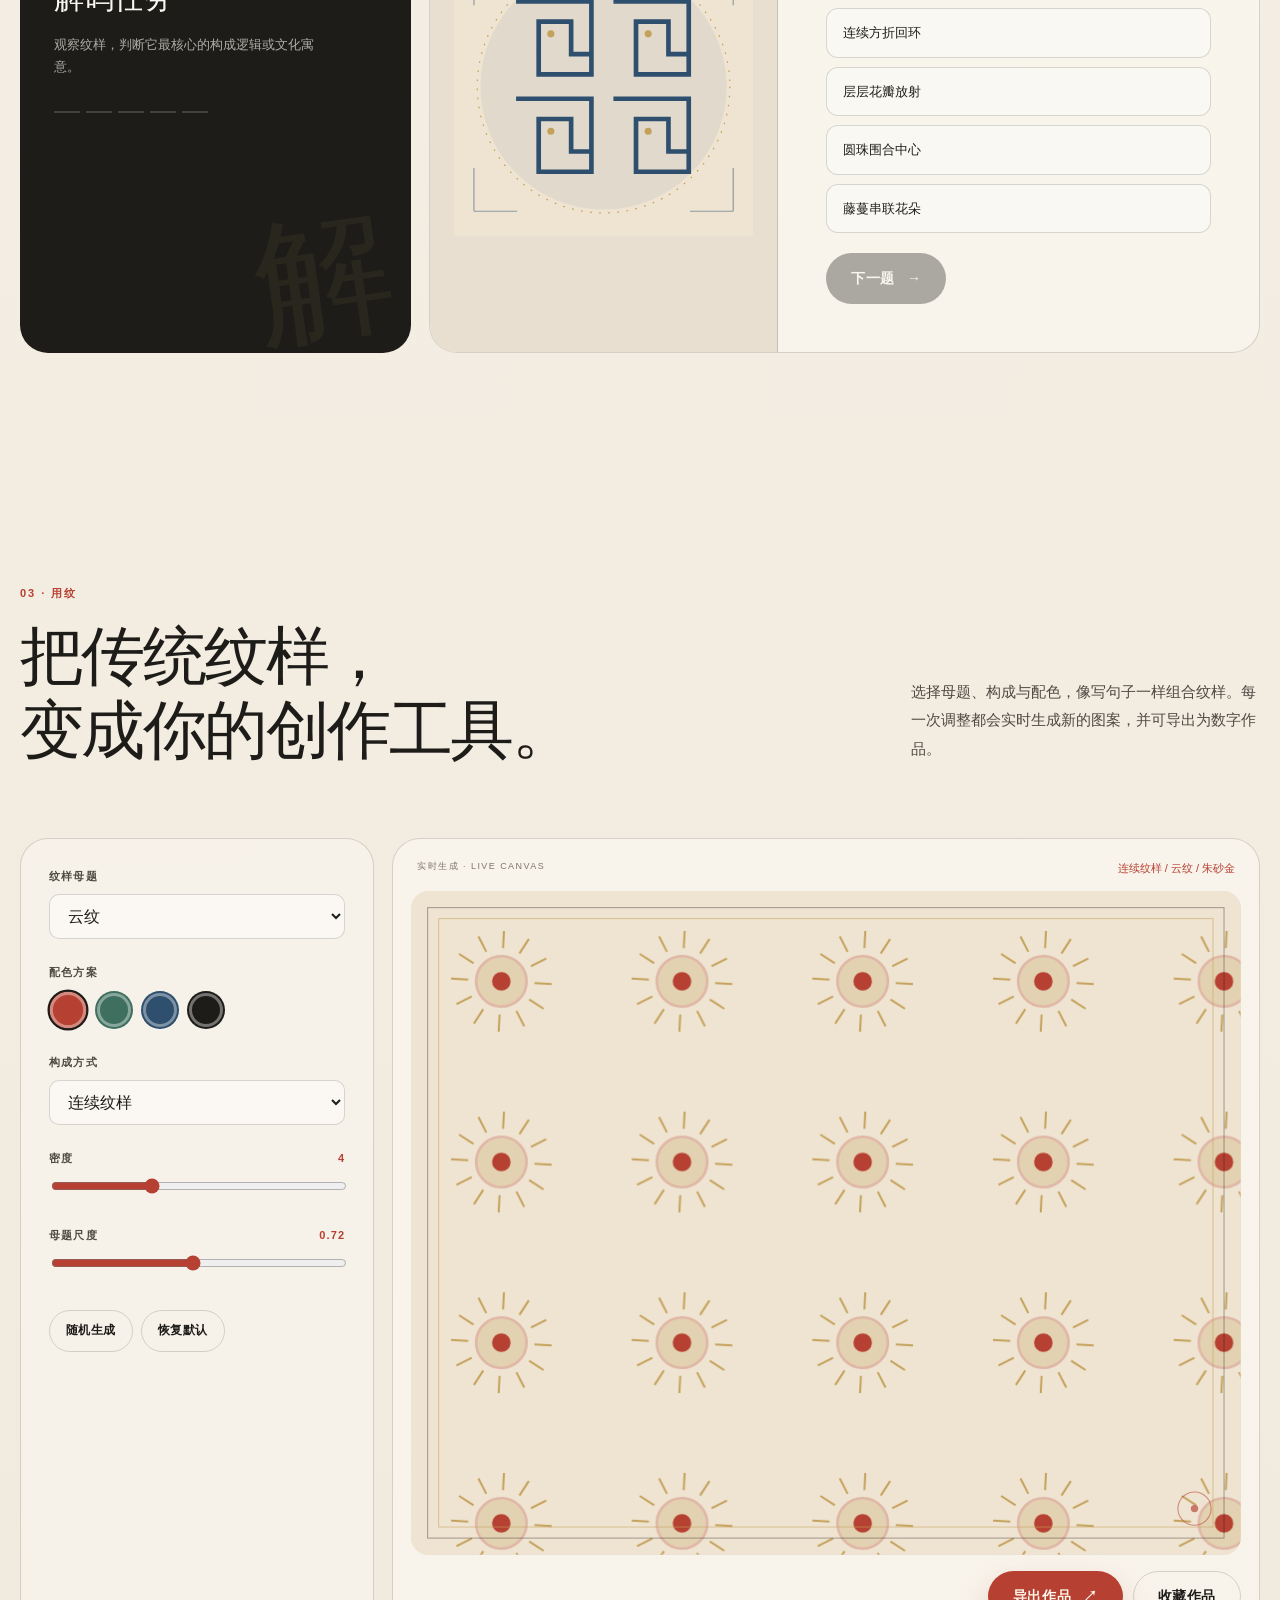
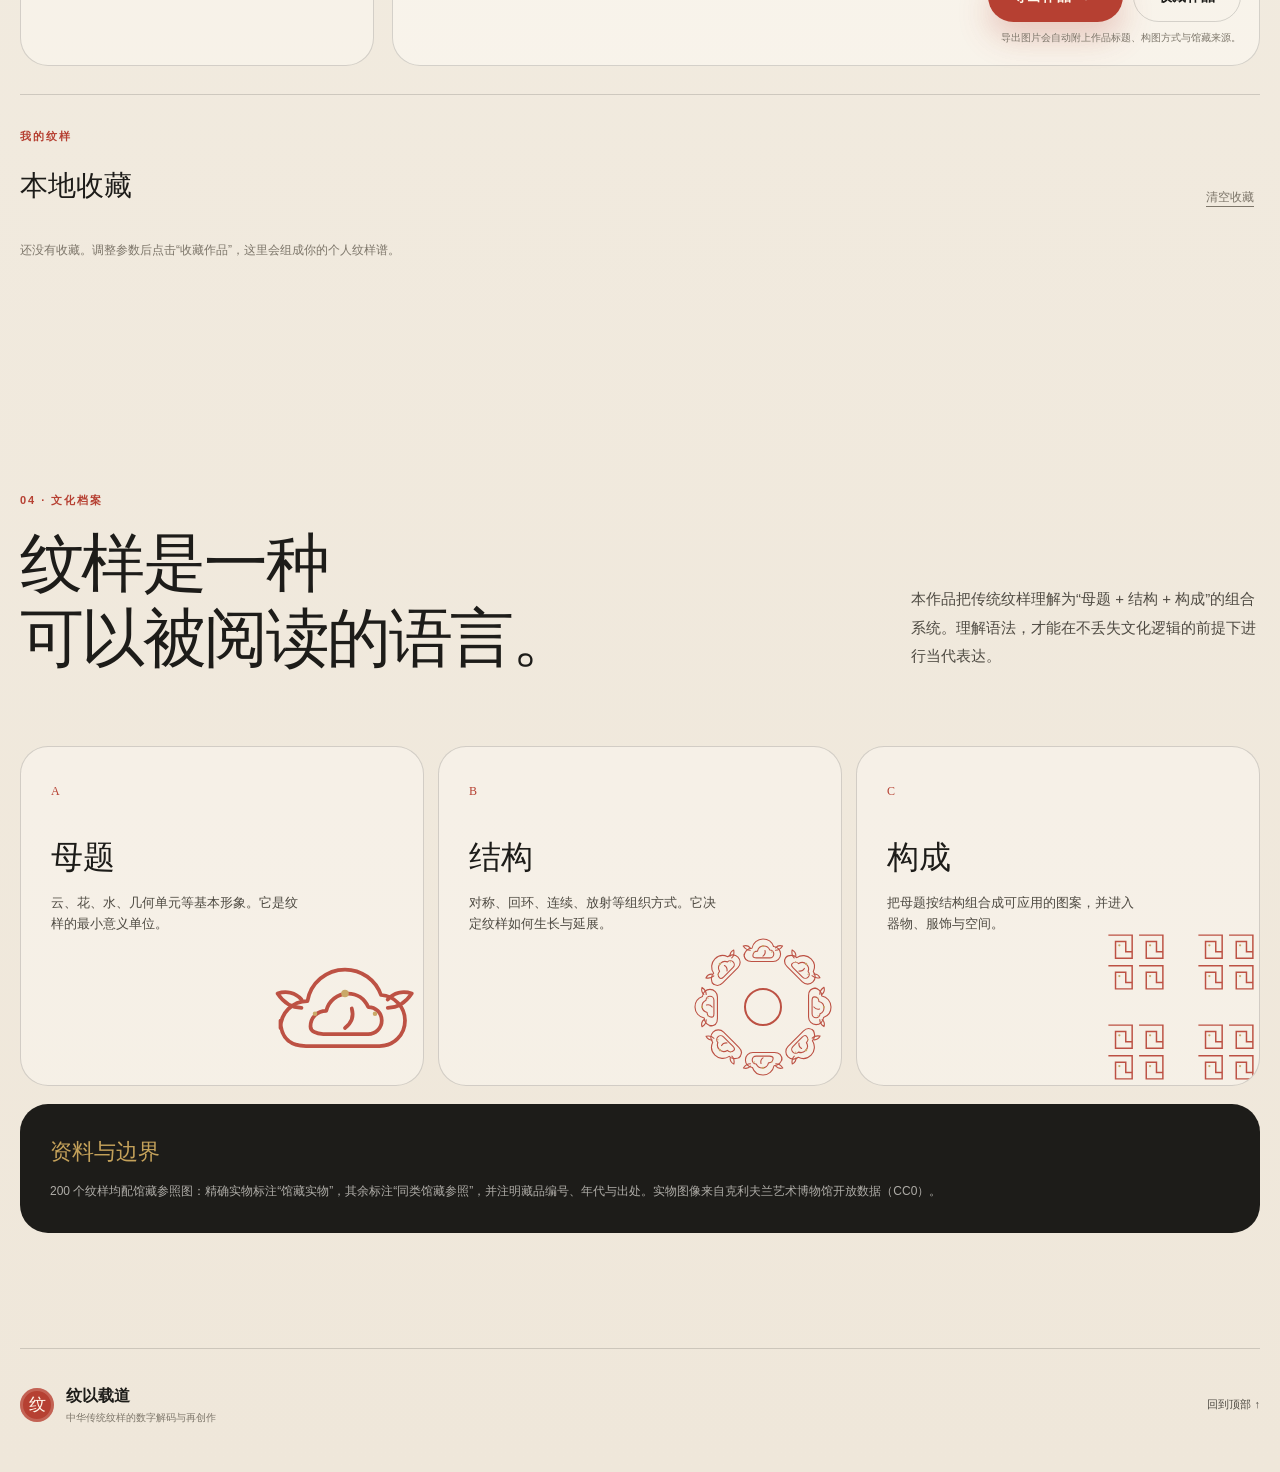
==== commit bf3c613b: "Add pinyin tag sort lazy and export features" ====
--- a/index.html
+++ b/index.html
@@ -197,7 +197,7 @@
           </div>
           <div class="lab-preview" id="labPreview" aria-live="polite"></div>
           <div class="lab-actions">
-            <button class="button button-primary" id="downloadBtn" type="button">导出作品 PNG <span aria-hidden="true">↓</span></button>
+            <button class="button button-primary" id="downloadBtn" type="button">导出作品 <span aria-hidden="true">↗</span></button>
             <button class="button button-ghost-dark" id="saveBtn" type="button">收藏作品</button>
           </div>
           <p class="export-note">导出图片会自动附上作品标题、构图方式与馆藏来源。</p>
@@ -294,6 +294,47 @@
     </div>
   </dialog>
 
+  <dialog class="export-dialog" id="exportDialog" aria-labelledby="exportDialogTitle">
+    <div class="export-shell">
+      <div class="export-head">
+        <div>
+          <div class="eyebrow">EXPORT · 导出作品</div>
+          <h2 id="exportDialogTitle">选择导出设置</h2>
+        </div>
+        <button class="dialog-close export-close" id="exportClose" type="button" aria-label="关闭导出设置">×</button>
+      </div>
+      <p class="export-current" id="exportPatternName"></p>
+      <div class="export-options">
+        <label>
+          <span>文件格式</span>
+          <select id="exportFormat">
+            <option value="png">PNG 图片</option>
+            <option value="svg">SVG 矢量</option>
+          </select>
+        </label>
+        <label>
+          <span>画布尺寸</span>
+          <select id="exportSize">
+            <option value="4x3">横版 4:3 · 1800 × 1440</option>
+            <option value="3x4">竖版 3:4 · 1080 × 1440</option>
+            <option value="1x1">方形 1:1 · 1440 × 1440</option>
+            <option value="16x9">宽屏 16:9 · 1920 × 1080</option>
+          </select>
+        </label>
+      </div>
+      <div class="export-checks">
+        <label><input id="exportCaption" type="checkbox" checked> 标题与馆藏来源</label>
+        <label><input id="exportQr" type="checkbox" checked> GitHub Pages 二维码</label>
+      </div>
+      <div class="export-preview" id="exportPreview" aria-label="导出效果预览"></div>
+      <p class="export-hint">PNG 为高分辨率图片；SVG 可继续编辑和印刷。取消“标题与馆藏来源”后会得到纯图案版本。</p>
+      <div class="export-actions">
+        <button class="button button-ghost-dark" id="cancelExport" type="button">取消</button>
+        <button class="button button-primary" id="confirmExport" type="button">下载文件 <span aria-hidden="true">↓</span></button>
+      </div>
+    </div>
+  </dialog>
+
   <div class="toast" id="toast" role="status" aria-live="polite"></div>
 
   <script src="data.js"></script>
--- a/styles.css
+++ b/styles.css
@@ -1243,3 +1243,36 @@
 .empty-tag { font-size: 10px; }
 \nhtml { overflow-x: hidden; }\n@media (max-width: 560px) { .hero-visual { overflow: hidden; } }\n
 \nhtml, body { overflow-x: hidden; }\n.paper-grain { width: 100vw; max-width: 100vw; }\nbody::before { width: 100vw; max-width: 100vw; }\n.hero { overflow: hidden; }\n@media (max-width: 560px) { .hero-visual { overflow: hidden; } }\n
+
+.export-dialog {
+  width: min(820px, calc(100% - 24px));
+  max-height: 92vh;
+  padding: 0;
+  overflow-y: auto;
+  border: 0;
+  border-radius: 26px;
+  background: var(--paper-light);
+  color: var(--ink);
+  box-shadow: 0 40px 120px rgba(25, 20, 14, 0.35);
+}
+.export-dialog::backdrop { background: rgba(20, 18, 15, 0.62); backdrop-filter: blur(8px); }
+.export-shell { padding: clamp(22px, 4vw, 40px); }
+.export-head { display: flex; align-items: flex-start; justify-content: space-between; gap: 20px; }
+.export-head h2 { margin: 0; font-family: var(--serif); font-size: clamp(30px, 4vw, 48px); font-weight: 500; line-height: 1.1; }
+.export-close { position: static; flex-shrink: 0; }
+.export-current { margin: 14px 0 22px; color: var(--cinnabar); font-family: var(--serif); font-size: 16px; }
+.export-options { display: grid; grid-template-columns: 1fr 1fr; gap: 14px; margin-bottom: 18px; }
+.export-options label { display: grid; gap: 7px; color: var(--muted); font-size: 10px; letter-spacing: 0.08em; }
+.export-options select { padding: 12px 13px; border: 1px solid var(--line); border-radius: 10px; background: rgba(255, 255, 255, 0.45); color: var(--ink); font-size: 12px; }
+.export-checks { display: flex; flex-wrap: wrap; gap: 18px; margin-bottom: 20px; }
+.export-checks label { display: inline-flex; align-items: center; gap: 8px; color: var(--ink-soft); font-size: 12px; }
+.export-checks input { accent-color: var(--cinnabar); }
+.export-preview { display: grid; place-items: center; min-height: 190px; max-height: 400px; overflow: hidden; padding: 12px; border-radius: 18px; background: #e8dfd0; }
+.export-preview svg { width: auto; height: auto; max-width: 100%; max-height: 380px; }
+.export-hint { margin: 14px 0 0; color: var(--muted); font-size: 10px; line-height: 1.7; }
+.export-actions { display: flex; justify-content: flex-end; gap: 10px; margin-top: 22px; }
+@media (max-width: 560px) {
+  .export-options { grid-template-columns: 1fr; }
+  .export-preview { max-height: 300px; }
+  .export-actions .button { flex: 1; }
+}
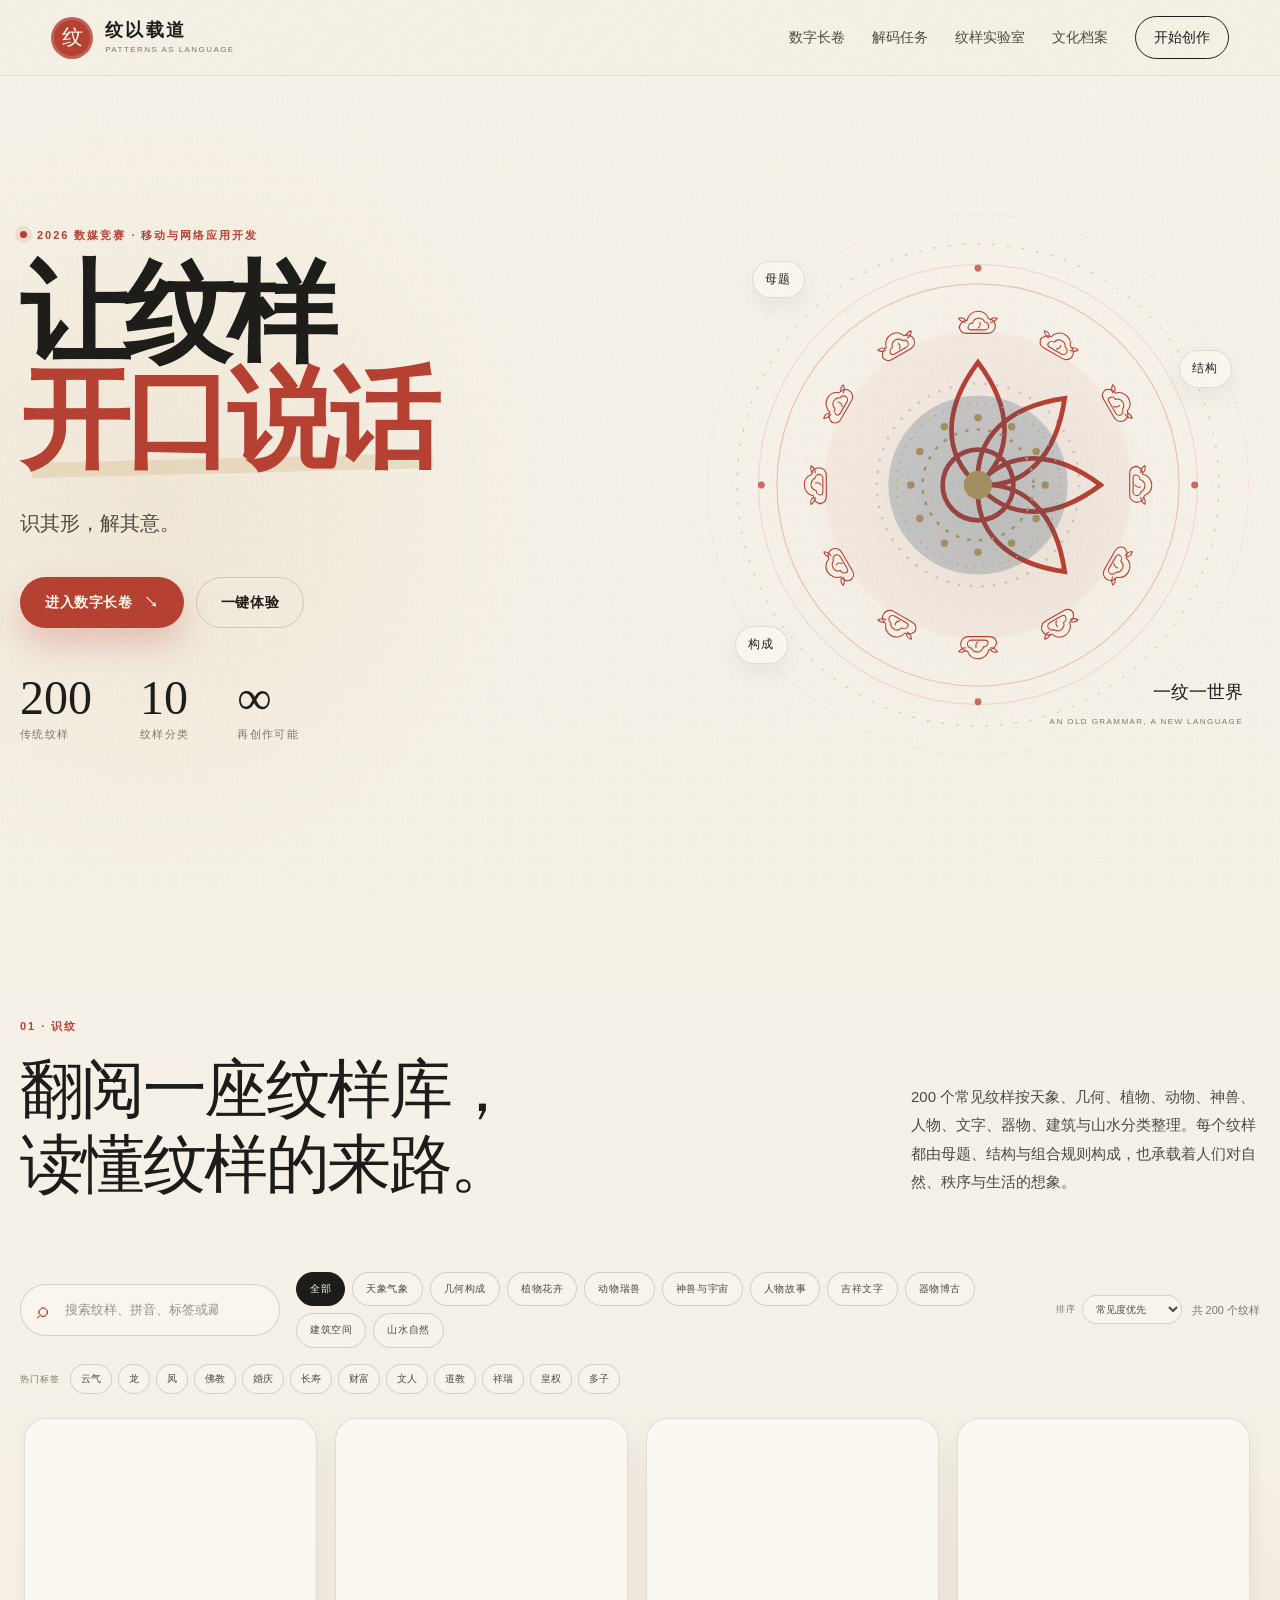
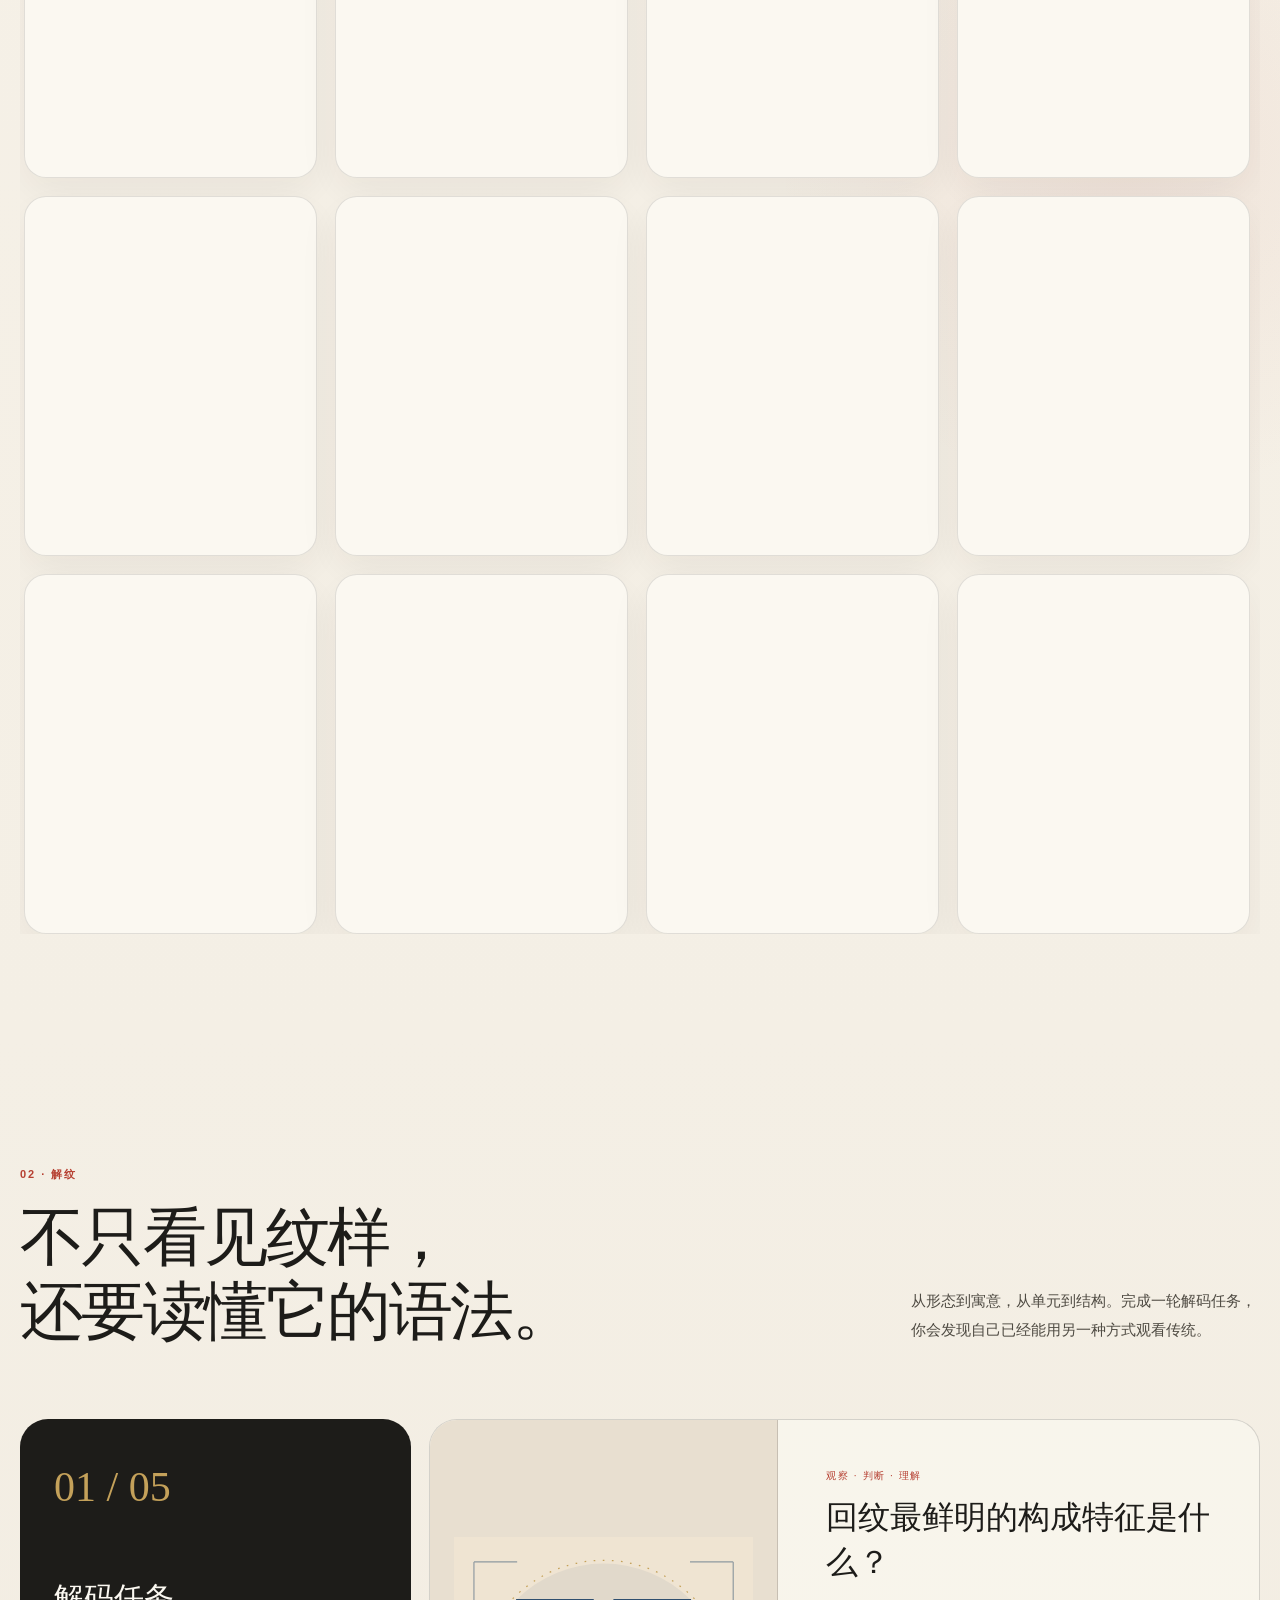
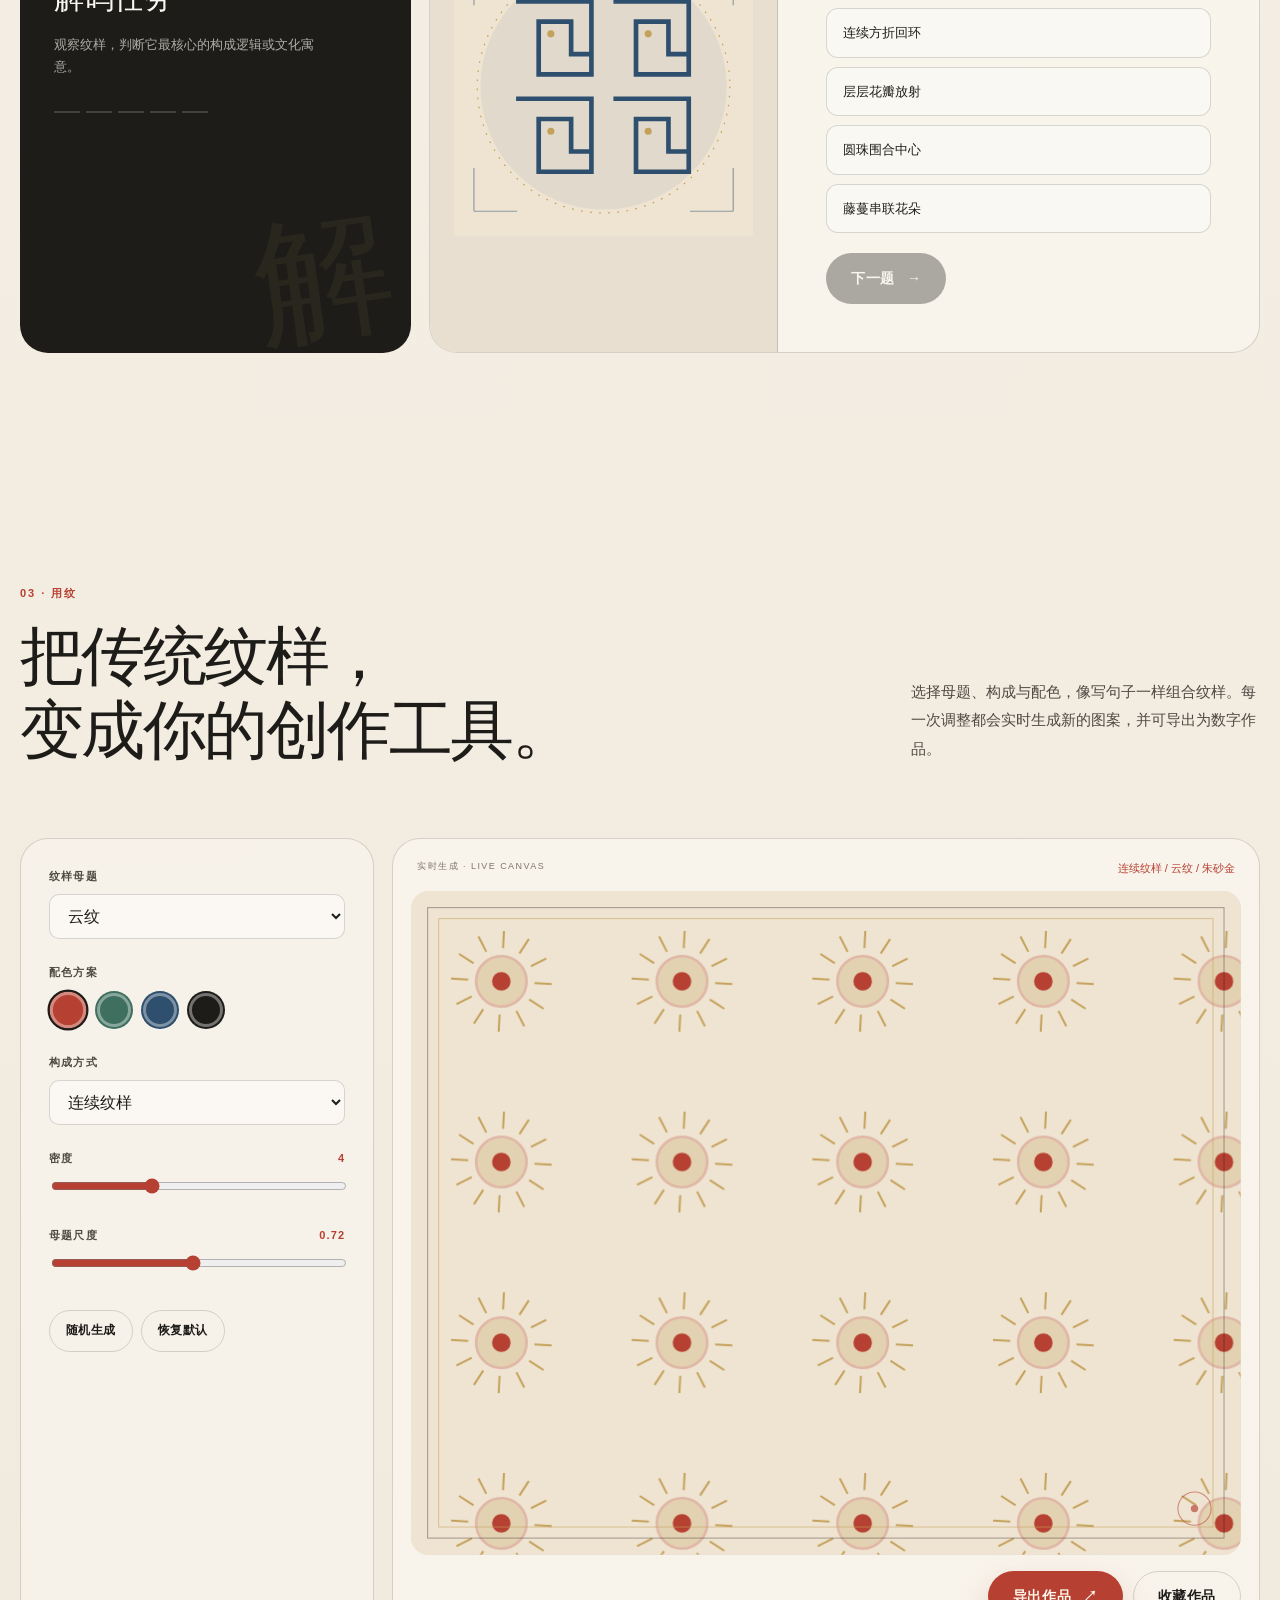
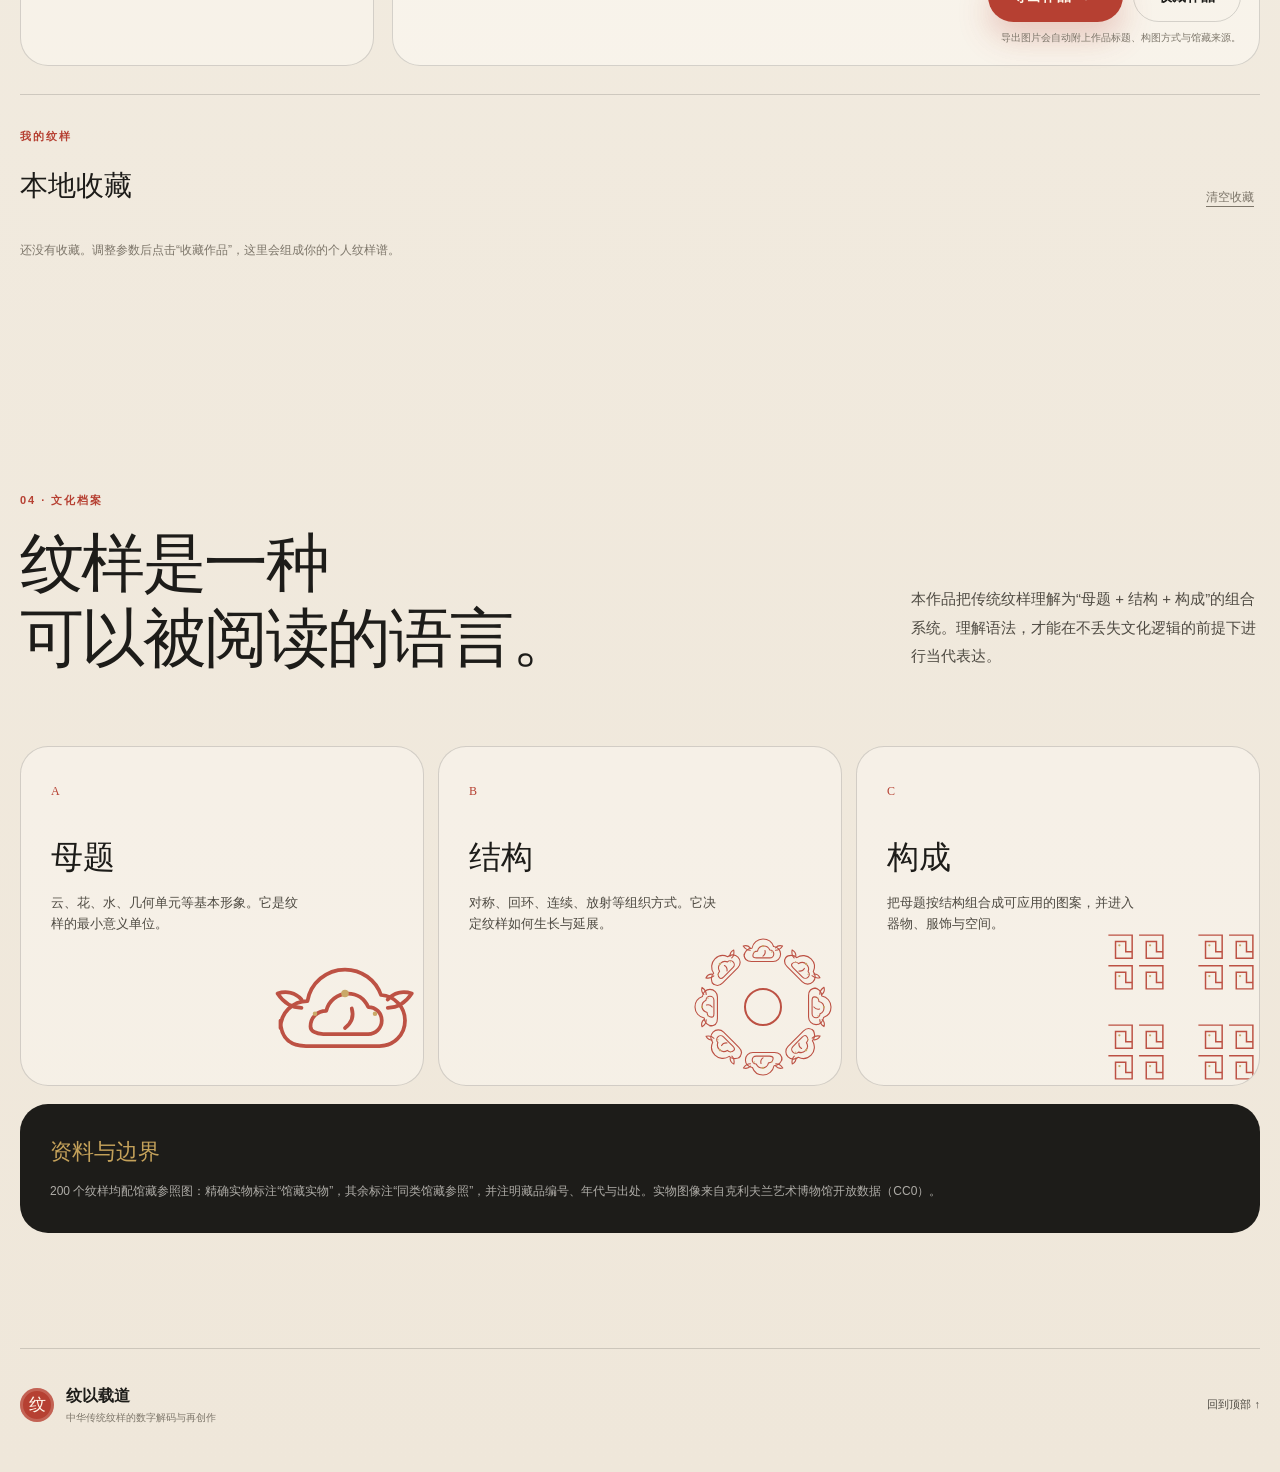
==== commit 4d8a2b6d: "Simplify hero lead text" ====
--- a/index.html
+++ b/index.html
@@ -40,7 +40,7 @@
       <div class="hero-copy reveal">
         <div class="eyebrow"><span class="eyebrow-dot"></span> 2026 数媒竞赛 · 移动与网络应用开发</div>
         <h1>让纹样<br><em>开口说话</em></h1>
-        <p class="hero-lead">把中华传统纹样拆解为可阅读、可重组的视觉语言。识其形，解其意，再用它创造属于今天的新纹样。</p>
+        <p class="hero-lead">识其形，解其意。</p>
         <div class="hero-actions">
           <a class="button button-primary" href="#scroll">进入数字长卷 <span aria-hidden="true">↘</span></a>
           <button class="button button-ghost" id="tourBtn" type="button">一键体验</button>
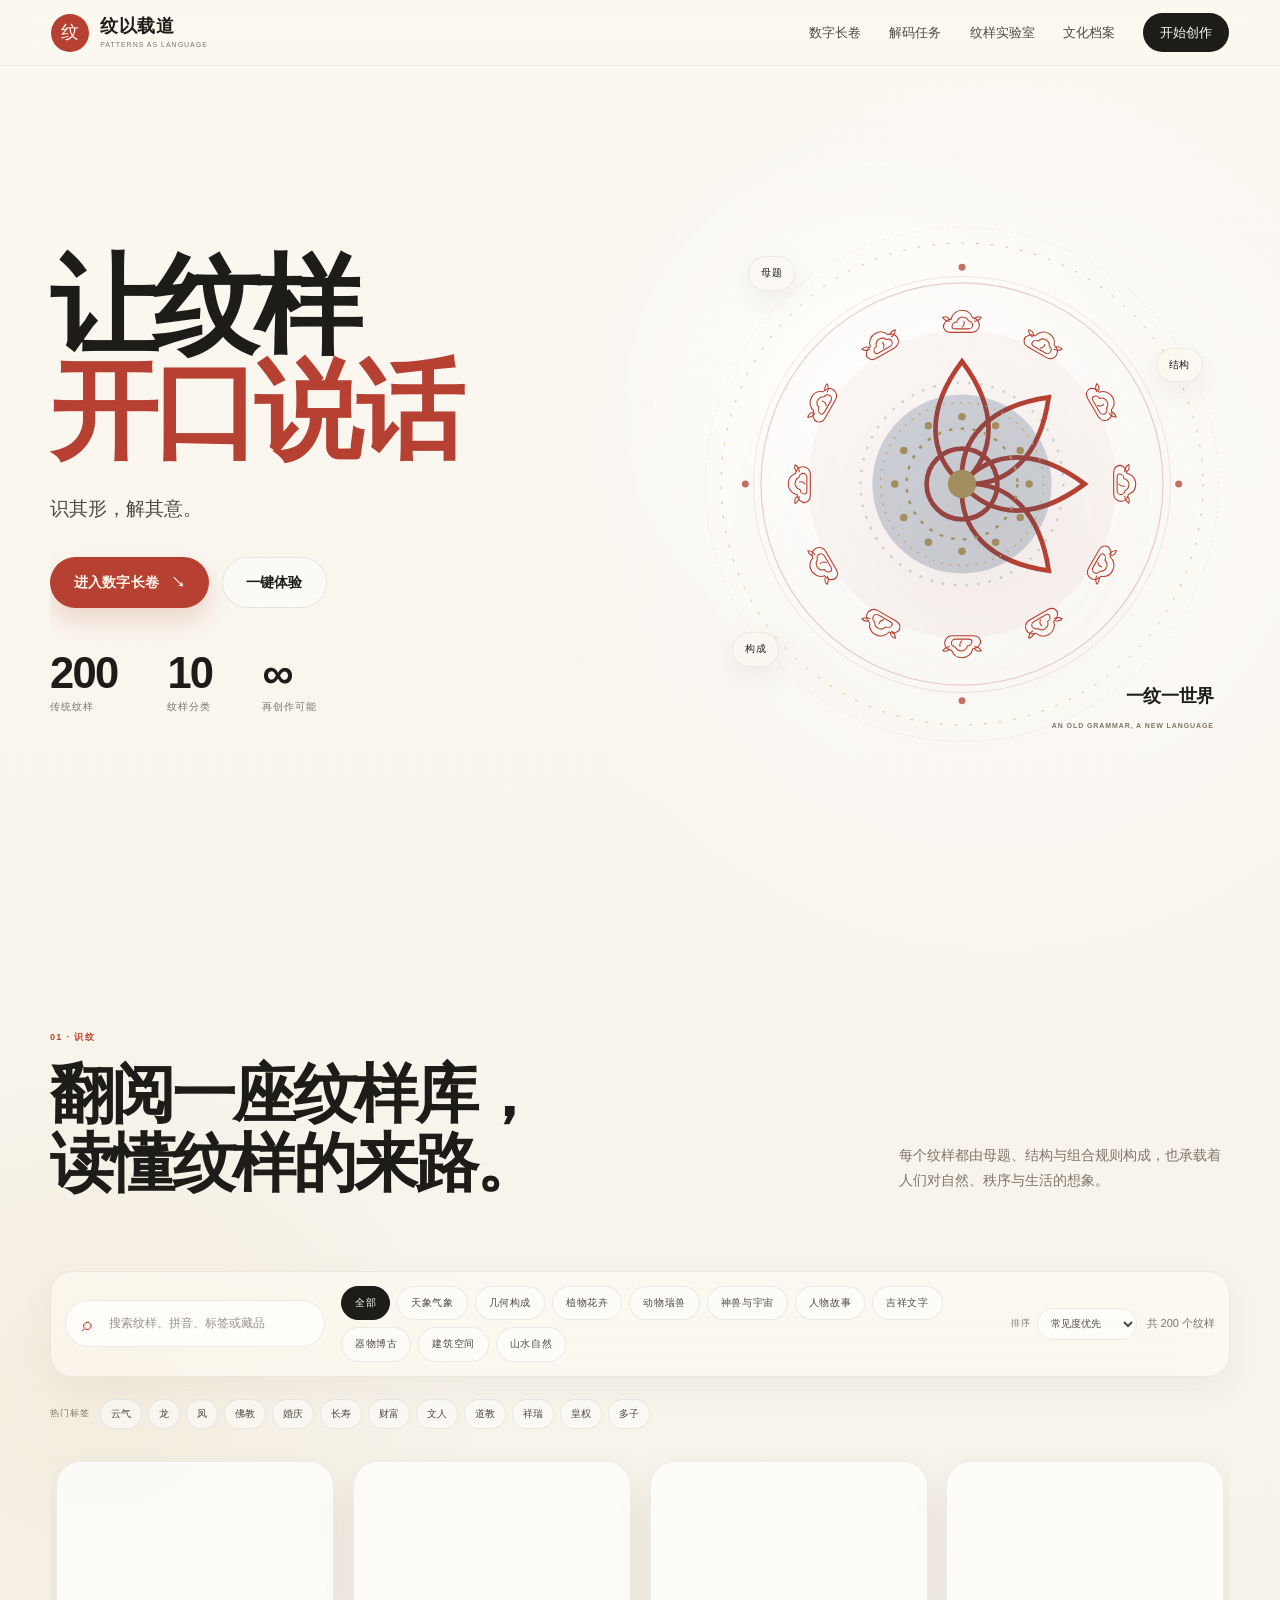
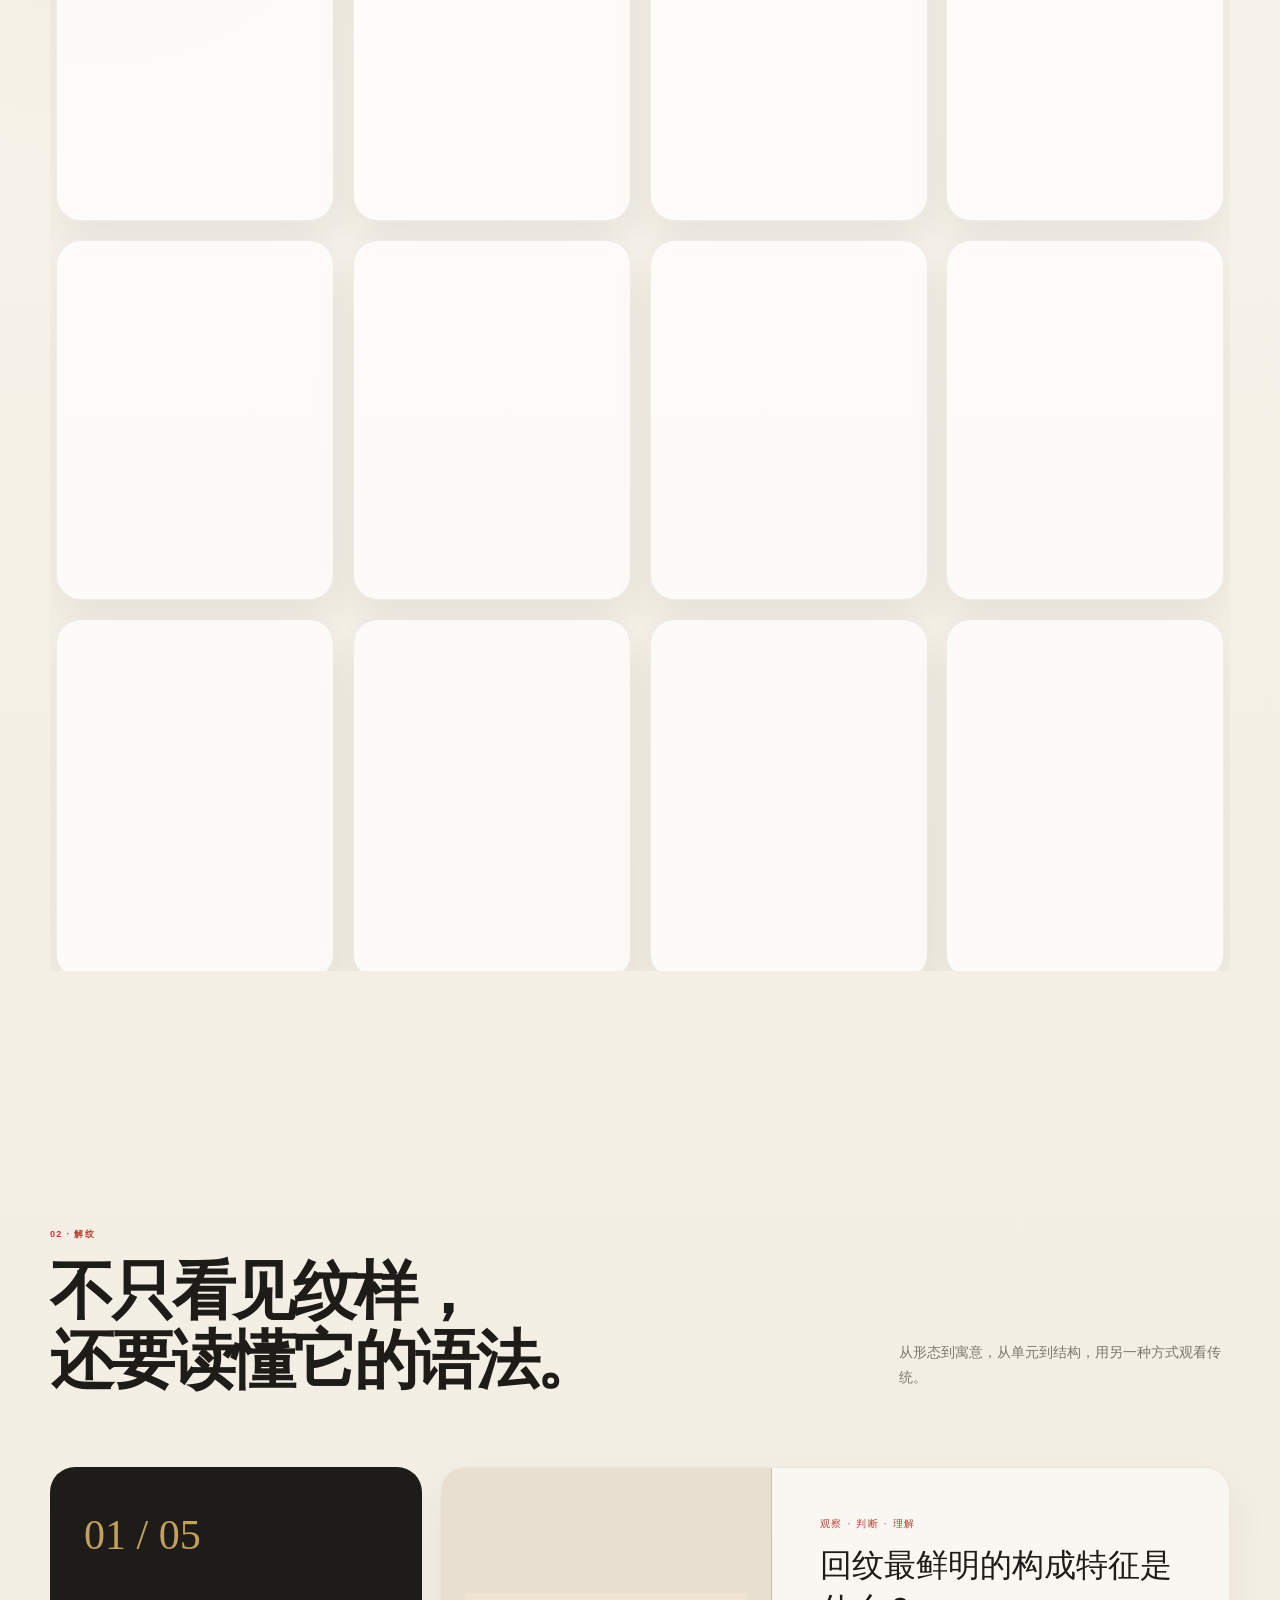
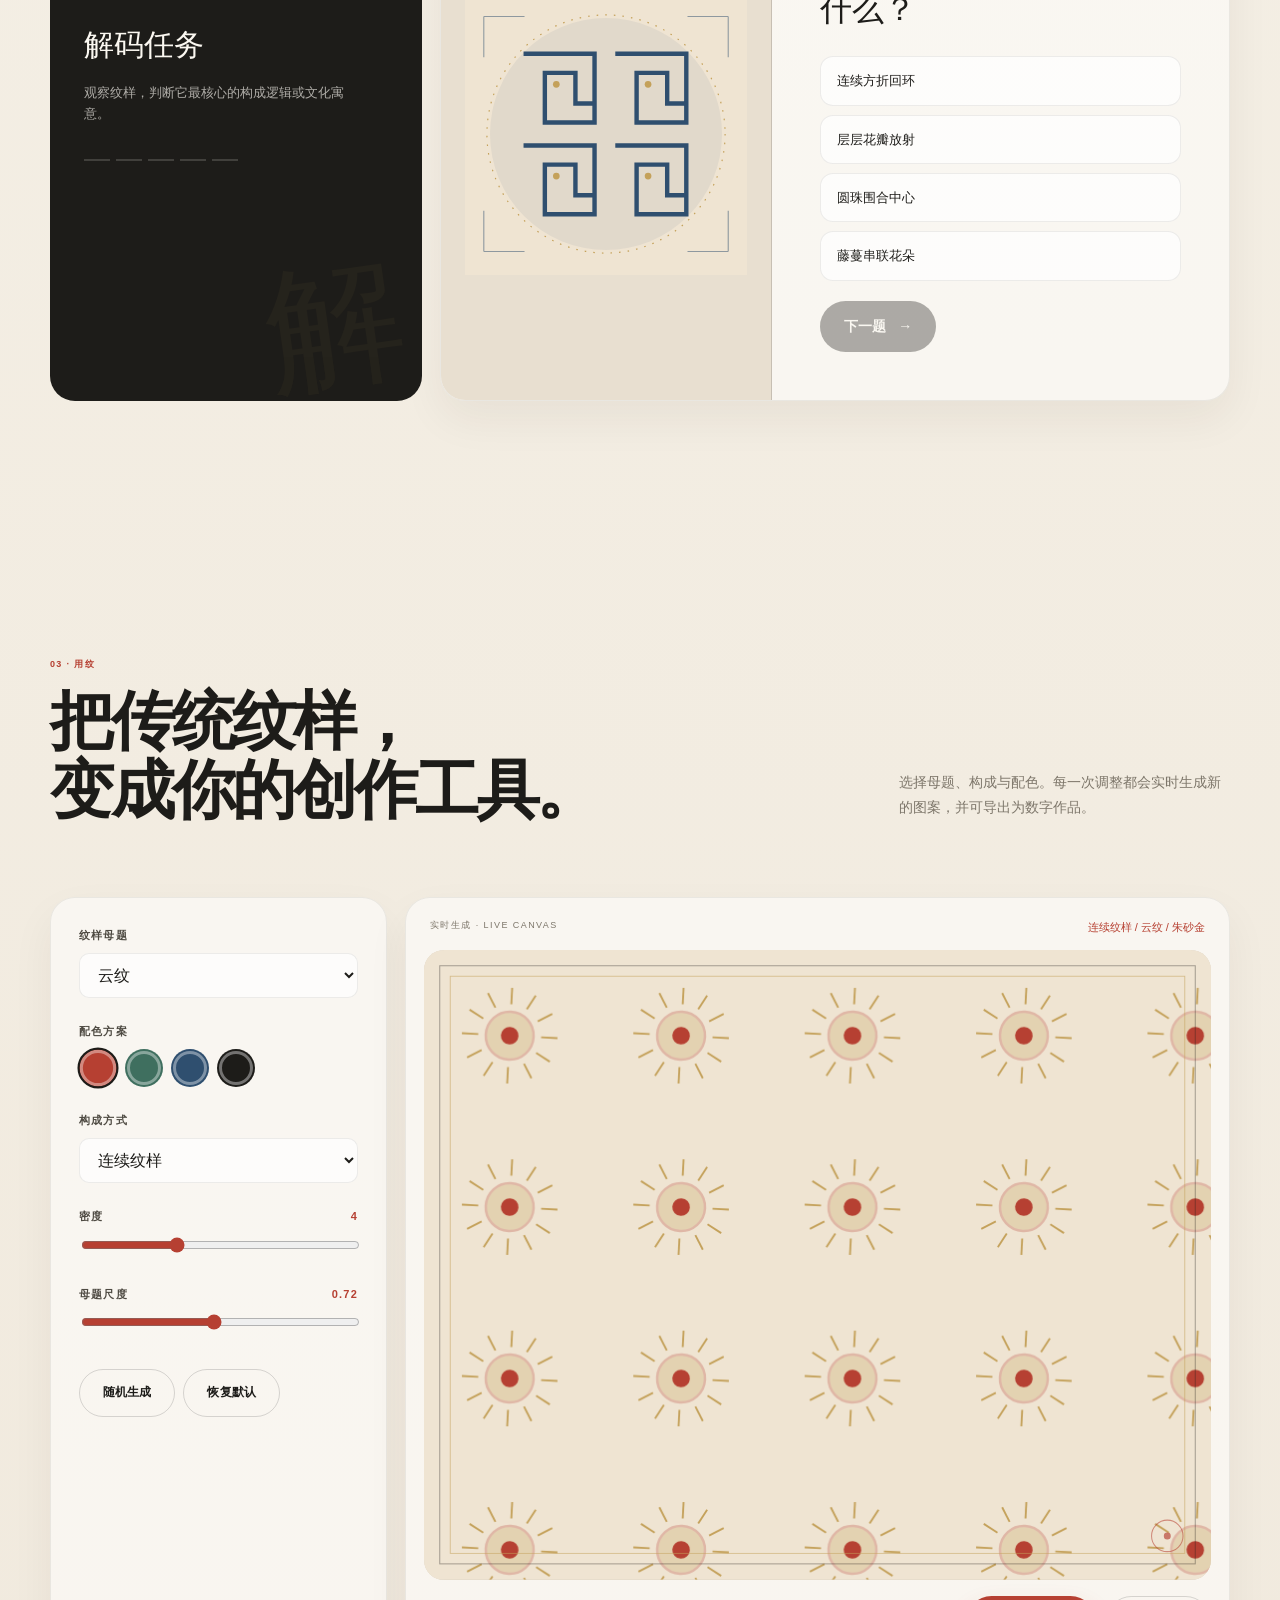
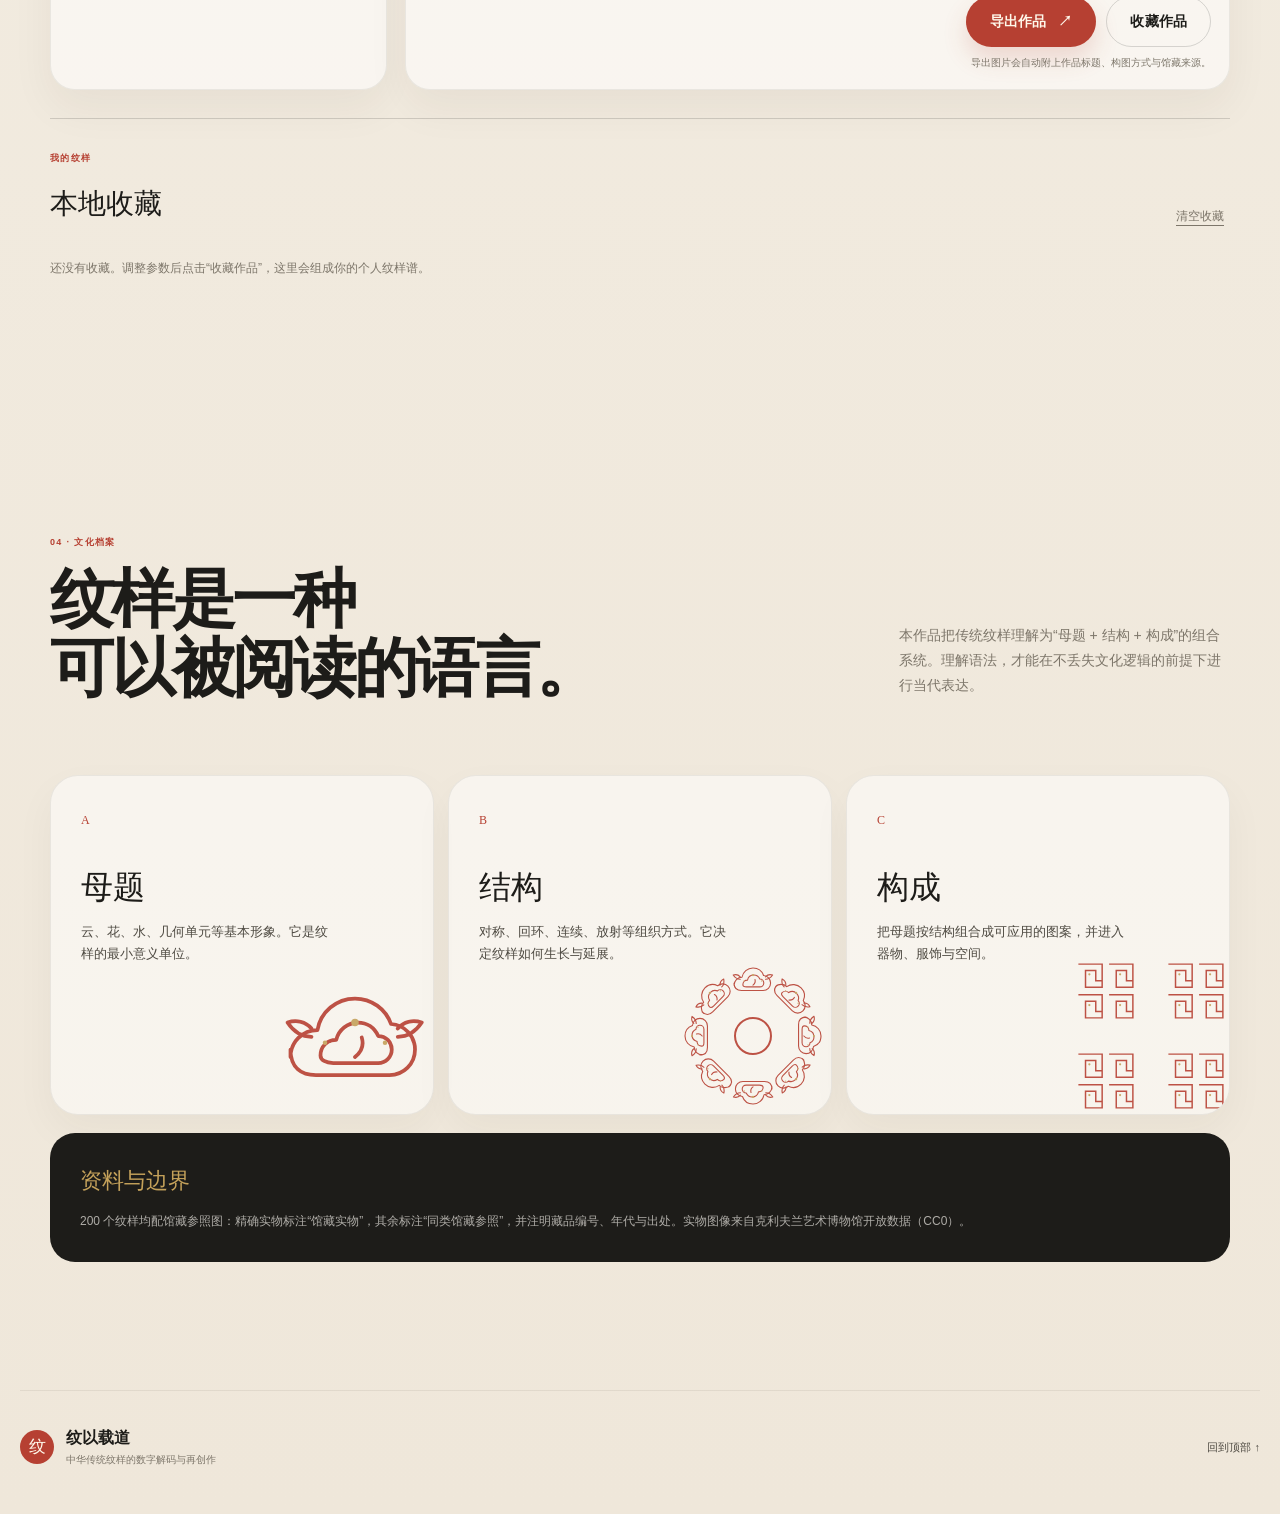
==== commit d9a1796b: "Apply Apple-inspired visual style and simplify hero copy" ====
--- a/index.html
+++ b/index.html
@@ -38,7 +38,6 @@
   <main>
     <section class="hero section" id="home">
       <div class="hero-copy reveal">
-        <div class="eyebrow"><span class="eyebrow-dot"></span> 2026 数媒竞赛 · 移动与网络应用开发</div>
         <h1>让纹样<br><em>开口说话</em></h1>
         <p class="hero-lead">识其形，解其意。</p>
         <div class="hero-actions">
@@ -69,7 +68,7 @@
           <div class="eyebrow">01 · 识纹</div>
           <h2>翻阅一座纹样库，<br>读懂纹样的来路。</h2>
         </div>
-        <p>200 个常见纹样按天象、几何、植物、动物、神兽、人物、文字、器物、建筑与山水分类整理。每个纹样都由母题、结构与组合规则构成，也承载着人们对自然、秩序与生活的想象。</p>
+        <p>每个纹样都由母题、结构与组合规则构成，也承载着人们对自然、秩序与生活的想象。</p>
       </div>
 
       <div class="pattern-toolbar reveal">
@@ -118,7 +117,7 @@
           <div class="eyebrow">02 · 解纹</div>
           <h2>不只看见纹样，<br>还要读懂它的语法。</h2>
         </div>
-        <p>从形态到寓意，从单元到结构。完成一轮解码任务，你会发现自己已经能用另一种方式观看传统。</p>
+        <p>从形态到寓意，从单元到结构，用另一种方式观看传统。</p>
       </div>
 
       <div class="decode-shell reveal">
@@ -149,7 +148,7 @@
           <div class="eyebrow">03 · 用纹</div>
           <h2>把传统纹样，<br>变成你的创作工具。</h2>
         </div>
-        <p>选择母题、构成与配色，像写句子一样组合纹样。每一次调整都会实时生成新的图案，并可导出为数字作品。</p>
+        <p>选择母题、构成与配色。每一次调整都会实时生成新的图案，并可导出为数字作品。</p>
       </div>
 
       <div class="lab-layout reveal">
--- a/styles.css
+++ b/styles.css
@@ -1207,72 +1207,411 @@
 }
 
 .export-note { margin: 8px 0 0; color: var(--muted); font-size: 10px; text-align: right; }
-
-.tag-chip.active {
-  background: var(--ink);
-  border-color: var(--ink);
-  color: var(--paper-light);
-}
-.tag-state {
-  margin-left: 4px;
-  padding: 1px 4px;
-  border-radius: 999px;
-  background: rgba(251, 248, 241, 0.18);
-  color: var(--accent, #c4a15a);
-  font-size: 7px;
-  letter-spacing: 0.04em;
-}
-.clear-all {
-  margin-left: 4px;
-  padding: 6px 10px;
-  border: 1px solid rgba(182, 64, 50, 0.35);
-  border-radius: 999px;
-  background: rgba(182, 64, 50, 0.06);
-  color: var(--cinnabar);
-  cursor: pointer;
-  font-size: 10px;
-}
-.clear-all:hover { background: var(--cinnabar); color: #fff8eb; }
-.empty-tags {
-  display: flex;
-  flex-wrap: wrap;
-  justify-content: center;
-  gap: 6px;
-  margin-top: 8px;
-}
+
+.tag-chip.active {
+  background: var(--ink);
+  border-color: var(--ink);
+  color: var(--paper-light);
+}
+.tag-state {
+  margin-left: 4px;
+  padding: 1px 4px;
+  border-radius: 999px;
+  background: rgba(251, 248, 241, 0.18);
+  color: var(--accent, #c4a15a);
+  font-size: 7px;
+  letter-spacing: 0.04em;
+}
+.clear-all {
+  margin-left: 4px;
+  padding: 6px 10px;
+  border: 1px solid rgba(182, 64, 50, 0.35);
+  border-radius: 999px;
+  background: rgba(182, 64, 50, 0.06);
+  color: var(--cinnabar);
+  cursor: pointer;
+  font-size: 10px;
+}
+.clear-all:hover { background: var(--cinnabar); color: #fff8eb; }
+.empty-tags {
+  display: flex;
+  flex-wrap: wrap;
+  justify-content: center;
+  gap: 6px;
+  margin-top: 8px;
+}
 .empty-tag { font-size: 10px; }
-\nhtml { overflow-x: hidden; }\n@media (max-width: 560px) { .hero-visual { overflow: hidden; } }\n
-\nhtml, body { overflow-x: hidden; }\n.paper-grain { width: 100vw; max-width: 100vw; }\nbody::before { width: 100vw; max-width: 100vw; }\n.hero { overflow: hidden; }\n@media (max-width: 560px) { .hero-visual { overflow: hidden; } }\n
-
-.export-dialog {
-  width: min(820px, calc(100% - 24px));
-  max-height: 92vh;
-  padding: 0;
-  overflow-y: auto;
-  border: 0;
-  border-radius: 26px;
-  background: var(--paper-light);
-  color: var(--ink);
-  box-shadow: 0 40px 120px rgba(25, 20, 14, 0.35);
-}
-.export-dialog::backdrop { background: rgba(20, 18, 15, 0.62); backdrop-filter: blur(8px); }
-.export-shell { padding: clamp(22px, 4vw, 40px); }
-.export-head { display: flex; align-items: flex-start; justify-content: space-between; gap: 20px; }
-.export-head h2 { margin: 0; font-family: var(--serif); font-size: clamp(30px, 4vw, 48px); font-weight: 500; line-height: 1.1; }
-.export-close { position: static; flex-shrink: 0; }
-.export-current { margin: 14px 0 22px; color: var(--cinnabar); font-family: var(--serif); font-size: 16px; }
-.export-options { display: grid; grid-template-columns: 1fr 1fr; gap: 14px; margin-bottom: 18px; }
-.export-options label { display: grid; gap: 7px; color: var(--muted); font-size: 10px; letter-spacing: 0.08em; }
-.export-options select { padding: 12px 13px; border: 1px solid var(--line); border-radius: 10px; background: rgba(255, 255, 255, 0.45); color: var(--ink); font-size: 12px; }
-.export-checks { display: flex; flex-wrap: wrap; gap: 18px; margin-bottom: 20px; }
-.export-checks label { display: inline-flex; align-items: center; gap: 8px; color: var(--ink-soft); font-size: 12px; }
-.export-checks input { accent-color: var(--cinnabar); }
-.export-preview { display: grid; place-items: center; min-height: 190px; max-height: 400px; overflow: hidden; padding: 12px; border-radius: 18px; background: #e8dfd0; }
-.export-preview svg { width: auto; height: auto; max-width: 100%; max-height: 380px; }
-.export-hint { margin: 14px 0 0; color: var(--muted); font-size: 10px; line-height: 1.7; }
-.export-actions { display: flex; justify-content: flex-end; gap: 10px; margin-top: 22px; }
-@media (max-width: 560px) {
-  .export-options { grid-template-columns: 1fr; }
-  .export-preview { max-height: 300px; }
-  .export-actions .button { flex: 1; }
-}
+
+html { overflow-x: hidden; }
+@media (max-width: 560px) { .hero-visual { overflow: hidden; } }
+
+
+html, body { overflow-x: hidden; }
+.paper-grain { width: 100vw; max-width: 100vw; }
+body::before { width: 100vw; max-width: 100vw; }
+.hero { overflow: hidden; }
+@media (max-width: 560px) { .hero-visual { overflow: hidden; } }
+
+
+.export-dialog {
+  width: min(820px, calc(100% - 24px));
+  max-height: 92vh;
+  padding: 0;
+  overflow-y: auto;
+  border: 0;
+  border-radius: 26px;
+  background: var(--paper-light);
+  color: var(--ink);
+  box-shadow: 0 40px 120px rgba(25, 20, 14, 0.35);
+}
+.export-dialog::backdrop { background: rgba(20, 18, 15, 0.62); backdrop-filter: blur(8px); }
+.export-shell { padding: clamp(22px, 4vw, 40px); }
+.export-head { display: flex; align-items: flex-start; justify-content: space-between; gap: 20px; }
+.export-head h2 { margin: 0; font-family: var(--serif); font-size: clamp(30px, 4vw, 48px); font-weight: 500; line-height: 1.1; }
+.export-close { position: static; flex-shrink: 0; }
+.export-current { margin: 14px 0 22px; color: var(--cinnabar); font-family: var(--serif); font-size: 16px; }
+.export-options { display: grid; grid-template-columns: 1fr 1fr; gap: 14px; margin-bottom: 18px; }
+.export-options label { display: grid; gap: 7px; color: var(--muted); font-size: 10px; letter-spacing: 0.08em; }
+.export-options select { padding: 12px 13px; border: 1px solid var(--line); border-radius: 10px; background: rgba(255, 255, 255, 0.45); color: var(--ink); font-size: 12px; }
+.export-checks { display: flex; flex-wrap: wrap; gap: 18px; margin-bottom: 20px; }
+.export-checks label { display: inline-flex; align-items: center; gap: 8px; color: var(--ink-soft); font-size: 12px; }
+.export-checks input { accent-color: var(--cinnabar); }
+.export-preview { display: grid; place-items: center; min-height: 190px; max-height: 400px; overflow: hidden; padding: 12px; border-radius: 18px; background: #e8dfd0; }
+.export-preview svg { width: auto; height: auto; max-width: 100%; max-height: 380px; }
+.export-hint { margin: 14px 0 0; color: var(--muted); font-size: 10px; line-height: 1.7; }
+.export-actions { display: flex; justify-content: flex-end; gap: 10px; margin-top: 22px; }
+@media (max-width: 560px) {
+  .export-options { grid-template-columns: 1fr; }
+  .export-preview { max-height: 300px; }
+  .export-actions .button { flex: 1; }
+}
+
+/* Apple-inspired visual direction, palette preserved */
+:root {
+  --sans: -apple-system, BlinkMacSystemFont, "SF Pro Display", "SF Pro Text", "Segoe UI", "PingFang SC", "Microsoft YaHei", sans-serif;
+  --serif: "Songti SC", "STSong", "SimSun", serif;
+  --shadow: 0 30px 80px rgba(55, 42, 25, 0.12);
+}
+
+html {
+  -webkit-font-smoothing: antialiased;
+  text-rendering: optimizeLegibility;
+}
+
+body {
+  background:
+    radial-gradient(circle at 78% 8%, rgba(255, 255, 255, 0.75), transparent 30rem),
+    radial-gradient(circle at 8% 22%, rgba(196, 161, 90, 0.08), transparent 24rem),
+    linear-gradient(180deg, #fbf8f1 0%, var(--paper) 42%, #efe7da 100%);
+  font-family: var(--sans);
+}
+
+body::before { opacity: 0.045; }
+.paper-grain { display: none; }
+::selection { background: rgba(182, 64, 50, 0.18); color: var(--ink); }
+
+h1, h2, h3, h4,
+.hero-stats dt,
+.brand-copy strong,
+.pattern-card-copy h3,
+.dialog-copy h2,
+.grammar-card h3,
+.gallery-head h3,
+.decode-aside h3,
+.quiz-body h3,
+.hero-caption {
+  font-family: var(--sans);
+}
+
+.site-header {
+  padding: 13px clamp(20px, 4vw, 56px);
+  background: rgba(251, 248, 241, 0.72);
+  border-bottom: 1px solid rgba(29, 28, 25, 0.06);
+  backdrop-filter: saturate(180%) blur(22px);
+  -webkit-backdrop-filter: saturate(180%) blur(22px);
+}
+.brand { gap: 11px; }
+.brand-mark {
+  width: 38px;
+  height: 38px;
+  font-size: 18px;
+  box-shadow: none;
+  background: var(--cinnabar);
+}
+.brand-copy strong { font-weight: 650; letter-spacing: 0.03em; }
+.brand-copy small { margin-top: 5px; font-size: 7px; letter-spacing: 0.14em; }
+.site-nav { gap: clamp(16px, 2.2vw, 30px); font-size: 13px; }
+.site-nav a { color: var(--ink-soft); }
+.site-nav a:hover { color: var(--ink); }
+.site-nav .nav-cta {
+  padding: 9px 17px;
+  border: 0;
+  background: var(--ink);
+  color: var(--paper-light);
+}
+.site-nav .nav-cta:hover { background: var(--cinnabar); }
+
+.hero {
+  position: relative;
+  min-height: calc(100vh - 64px);
+  gap: clamp(34px, 5vw, 76px);
+  overflow: hidden;
+}
+.hero::before {
+  content: "";
+  position: absolute;
+  inset: 4% 4% auto auto;
+  width: 52%;
+  aspect-ratio: 1;
+  border-radius: 50%;
+  background: radial-gradient(circle, rgba(255, 255, 255, 0.82), rgba(255, 255, 255, 0) 68%);
+  filter: blur(8px);
+  pointer-events: none;
+  z-index: -1;
+}
+.hero h1 {
+  font-size: clamp(58px, 8.4vw, 114px);
+  font-weight: 700;
+  line-height: 0.98;
+  letter-spacing: -0.055em;
+}
+.hero h1 em {
+  color: var(--cinnabar);
+  font-weight: 700;
+}
+.hero h1 em::after { display: none; }
+.hero-lead {
+  margin-top: 28px;
+  max-width: 520px;
+  font-size: clamp(17px, 1.5vw, 21px);
+  line-height: 1.72;
+  color: var(--ink-soft);
+}
+.hero-actions { margin-top: 32px; gap: 13px; }
+.button {
+  min-height: 48px;
+  padding: 13px 23px;
+  font-weight: 600;
+  letter-spacing: 0.01em;
+  transition: transform 220ms cubic-bezier(0.2, 0.7, 0.2, 1), box-shadow 220ms ease, background 220ms ease, color 220ms ease;
+}
+.button-primary {
+  background: var(--cinnabar);
+  box-shadow: 0 12px 24px rgba(182, 64, 50, 0.18);
+}
+.button-primary:hover {
+  transform: translateY(-1px);
+  box-shadow: 0 18px 34px rgba(182, 64, 50, 0.24);
+}
+.button-ghost {
+  background: rgba(255, 255, 255, 0.46);
+  border-color: rgba(29, 28, 25, 0.09);
+  backdrop-filter: blur(16px);
+  -webkit-backdrop-filter: blur(16px);
+}
+.button-ghost:hover { background: rgba(255, 255, 255, 0.78); }
+.hero-stats { margin-top: 44px; gap: clamp(22px, 4vw, 50px); }
+.hero-stats dt { font-size: clamp(29px, 3.4vw, 44px); font-weight: 650; letter-spacing: -0.04em; }
+.hero-stats dd { font-size: 10px; letter-spacing: 0.09em; }
+.hero-visual { min-height: 570px; }
+.hero-visual::before {
+  content: "";
+  position: absolute;
+  width: 82%;
+  aspect-ratio: 1;
+  border-radius: 50%;
+  background: radial-gradient(circle, rgba(255, 255, 255, 0.82), rgba(255, 255, 255, 0) 66%);
+  filter: blur(10px);
+  pointer-events: none;
+}
+.hero-art { position: relative; filter: drop-shadow(0 36px 54px rgba(55, 42, 25, 0.14)); }
+.halo { border-color: rgba(182, 64, 50, 0.12); }
+.floating-note {
+  border-color: rgba(29, 28, 25, 0.07);
+  background: rgba(251, 248, 241, 0.7);
+  box-shadow: 0 10px 28px rgba(55, 42, 25, 0.07);
+  font-family: var(--sans);
+  font-size: 10px;
+  letter-spacing: 0.08em;
+}
+.hero-caption { font-weight: 600; letter-spacing: -0.02em; }
+.hero-caption span { font-size: 7px; letter-spacing: 0.13em; }
+
+.section { width: min(1180px, calc(100% - 48px)); padding: clamp(86px, 10vw, 150px) 0; }
+.section-heading { gap: clamp(30px, 6vw, 82px); margin-bottom: clamp(42px, 6vw, 72px); }
+.eyebrow {
+  margin-bottom: 15px;
+  font-size: 9px;
+  font-weight: 650;
+  letter-spacing: 0.15em;
+  color: var(--cinnabar);
+}
+.section-heading h2 {
+  font-size: clamp(38px, 5vw, 66px);
+  font-weight: 700;
+  line-height: 1.08;
+  letter-spacing: -0.05em;
+}
+.section-heading > p {
+  max-width: 400px;
+  font-size: 14px;
+  line-height: 1.8;
+  color: var(--muted);
+}
+
+.pattern-toolbar {
+  padding: 14px;
+  border: 1px solid rgba(29, 28, 25, 0.07);
+  border-radius: 22px;
+  background: rgba(255, 255, 255, 0.42);
+  box-shadow: 0 12px 36px rgba(55, 42, 25, 0.045);
+  backdrop-filter: saturate(160%) blur(20px);
+  -webkit-backdrop-filter: saturate(160%) blur(20px);
+}
+.search-box input {
+  min-height: 46px;
+  border: 0;
+  background: rgba(255, 255, 255, 0.72);
+  box-shadow: inset 0 0 0 1px rgba(29, 28, 25, 0.08);
+  font-size: 12px;
+}
+.search-box input:focus {
+  box-shadow: inset 0 0 0 1px rgba(182, 64, 50, 0.38), 0 0 0 4px rgba(182, 64, 50, 0.08);
+}
+.search-icon { font-size: 19px; }
+.filter-chip, .tag-chip {
+  border-color: rgba(29, 28, 25, 0.08);
+  background: rgba(255, 255, 255, 0.48);
+}
+.filter-chip.active, .tag-chip.active, .tag-chip:hover {
+  background: var(--ink);
+  border-color: var(--ink);
+  color: var(--paper-light);
+}
+.tag-chip.active .tag-state { background: rgba(255, 255, 255, 0.14); color: var(--gold); }
+.sort-box select {
+  min-height: 32px;
+  border-color: rgba(29, 28, 25, 0.08);
+  background: rgba(255, 255, 255, 0.6);
+}
+.tag-suggestions { margin: 14px 0 22px; }
+.clear-all {
+  border-color: rgba(182, 64, 50, 0.22);
+  background: rgba(182, 64, 50, 0.045);
+}
+
+.pattern-track { gap: 19px; padding: 10px 6px 26px 6px; }
+.pattern-card {
+  border-color: rgba(29, 28, 25, 0.07);
+  border-radius: 25px;
+  background: rgba(255, 255, 255, 0.72);
+  box-shadow: 0 18px 44px rgba(55, 42, 25, 0.075);
+  transition: transform 360ms cubic-bezier(0.2, 0.7, 0.2, 1), box-shadow 360ms ease, border-color 360ms ease;
+}
+.pattern-card:hover {
+  transform: translateY(-6px) scale(1.008);
+  border-color: rgba(182, 64, 50, 0.16);
+  box-shadow: 0 28px 62px rgba(55, 42, 25, 0.13);
+}
+.pattern-card-art { padding: 12px; }
+.pattern-card-art::after { background: linear-gradient(180deg, transparent 40%, rgba(29, 28, 25, 0.78) 100%); }
+.pattern-card-copy { padding: 22px; }
+.pattern-card-copy h3 { font-weight: 650; letter-spacing: -0.035em; }
+.pattern-card-copy p { color: rgba(251, 248, 241, 0.76); }
+.pattern-card-tags span { border-color: rgba(255, 255, 255, 0.22); }
+.artifact-badge {
+  background: rgba(29, 28, 25, 0.56);
+  border-color: rgba(255, 255, 255, 0.22);
+  backdrop-filter: blur(14px);
+  -webkit-backdrop-filter: blur(14px);
+}
+.artifact-peek {
+  border-color: rgba(29, 28, 25, 0.08);
+  border-radius: 19px;
+  background: rgba(251, 248, 241, 0.96);
+  box-shadow: 0 26px 60px rgba(55, 42, 25, 0.17);
+}
+
+.decode-aside { border-radius: 25px; }
+.decode-card {
+  border-color: rgba(29, 28, 25, 0.07);
+  background: rgba(255, 255, 255, 0.5);
+  box-shadow: 0 18px 44px rgba(55, 42, 25, 0.06);
+}
+.decode-card { border-radius: 25px; }
+.quiz-option {
+  border-color: rgba(29, 28, 25, 0.08);
+  background: rgba(255, 255, 255, 0.68);
+  border-radius: 13px;
+}
+.quiz-option:hover:not(:disabled) { background: rgba(255, 255, 255, 0.95); }
+.decode-seal { opacity: 0.65; }
+
+.lab-controls, .lab-stage {
+  border-color: rgba(29, 28, 25, 0.07);
+  border-radius: 25px;
+  background: rgba(255, 255, 255, 0.54);
+  box-shadow: 0 18px 44px rgba(55, 42, 25, 0.055);
+}
+.lab-preview {
+  border-radius: 20px;
+  box-shadow: inset 0 0 0 1px rgba(29, 28, 25, 0.06);
+}
+select {
+  border-color: rgba(29, 28, 25, 0.08);
+  background: rgba(255, 255, 255, 0.68);
+}
+.gallery-item {
+  border-color: rgba(29, 28, 25, 0.08);
+  border-radius: 15px;
+  box-shadow: 0 8px 20px rgba(55, 42, 25, 0.05);
+}
+.grammar-card {
+  border-color: rgba(29, 28, 25, 0.07);
+  background: rgba(255, 255, 255, 0.5);
+  box-shadow: 0 16px 40px rgba(55, 42, 25, 0.045);
+}
+.archive-note { border-radius: 25px; }
+.site-footer { border-top-color: rgba(29, 28, 25, 0.07); }
+
+.pattern-dialog, .export-dialog {
+  border-radius: 28px;
+  background: rgba(251, 248, 241, 0.98);
+  box-shadow: 0 45px 130px rgba(25, 20, 14, 0.32);
+}
+.dialog-art, .export-preview { border-radius: 19px; }
+.dialog-close, .export-close {
+  border-color: rgba(29, 28, 25, 0.08);
+  background: rgba(255, 255, 255, 0.76);
+  box-shadow: 0 8px 20px rgba(55, 42, 25, 0.06);
+}
+.toast { background: rgba(29, 28, 25, 0.88); backdrop-filter: blur(18px); }
+
+@media (max-width: 1080px) {
+  .section { width: min(100% - 40px, 1180px); }
+  .hero::before { width: 62%; }
+}
+@media (max-width: 860px) {
+  .hero { gap: 34px; }
+  .section { width: min(100% - 32px, 1180px); padding: 82px 0; }
+  .section-heading { gap: 18px; }
+  .pattern-toolbar { padding: 12px; }
+  .pattern-track { gap: 14px; }
+}
+@media (max-width: 560px) {
+  .site-header { padding: 10px 16px; }
+  .brand-mark { width: 34px; height: 34px; font-size: 16px; }
+  .brand-copy strong { font-size: 16px; }
+  .hero h1 { font-size: clamp(54px, 19vw, 82px); }
+  .hero-lead { margin-top: 22px; font-size: 16px; }
+  .hero-stats { margin-top: 34px; }
+  .section { width: min(100% - 28px, 1180px); padding: 72px 0; }
+  .section-heading h2 { font-size: clamp(34px, 10vw, 48px); }
+  .pattern-toolbar { border-radius: 19px; }
+  .pattern-card { border-radius: 20px; }
+  .pattern-card-copy h3 { font-size: 20px; }
+  .lab-controls, .lab-stage, .decode-card, .decode-aside { border-radius: 21px; }
+}
+
+.hero h1, .section-heading h2 { font-family: var(--sans); }
+
